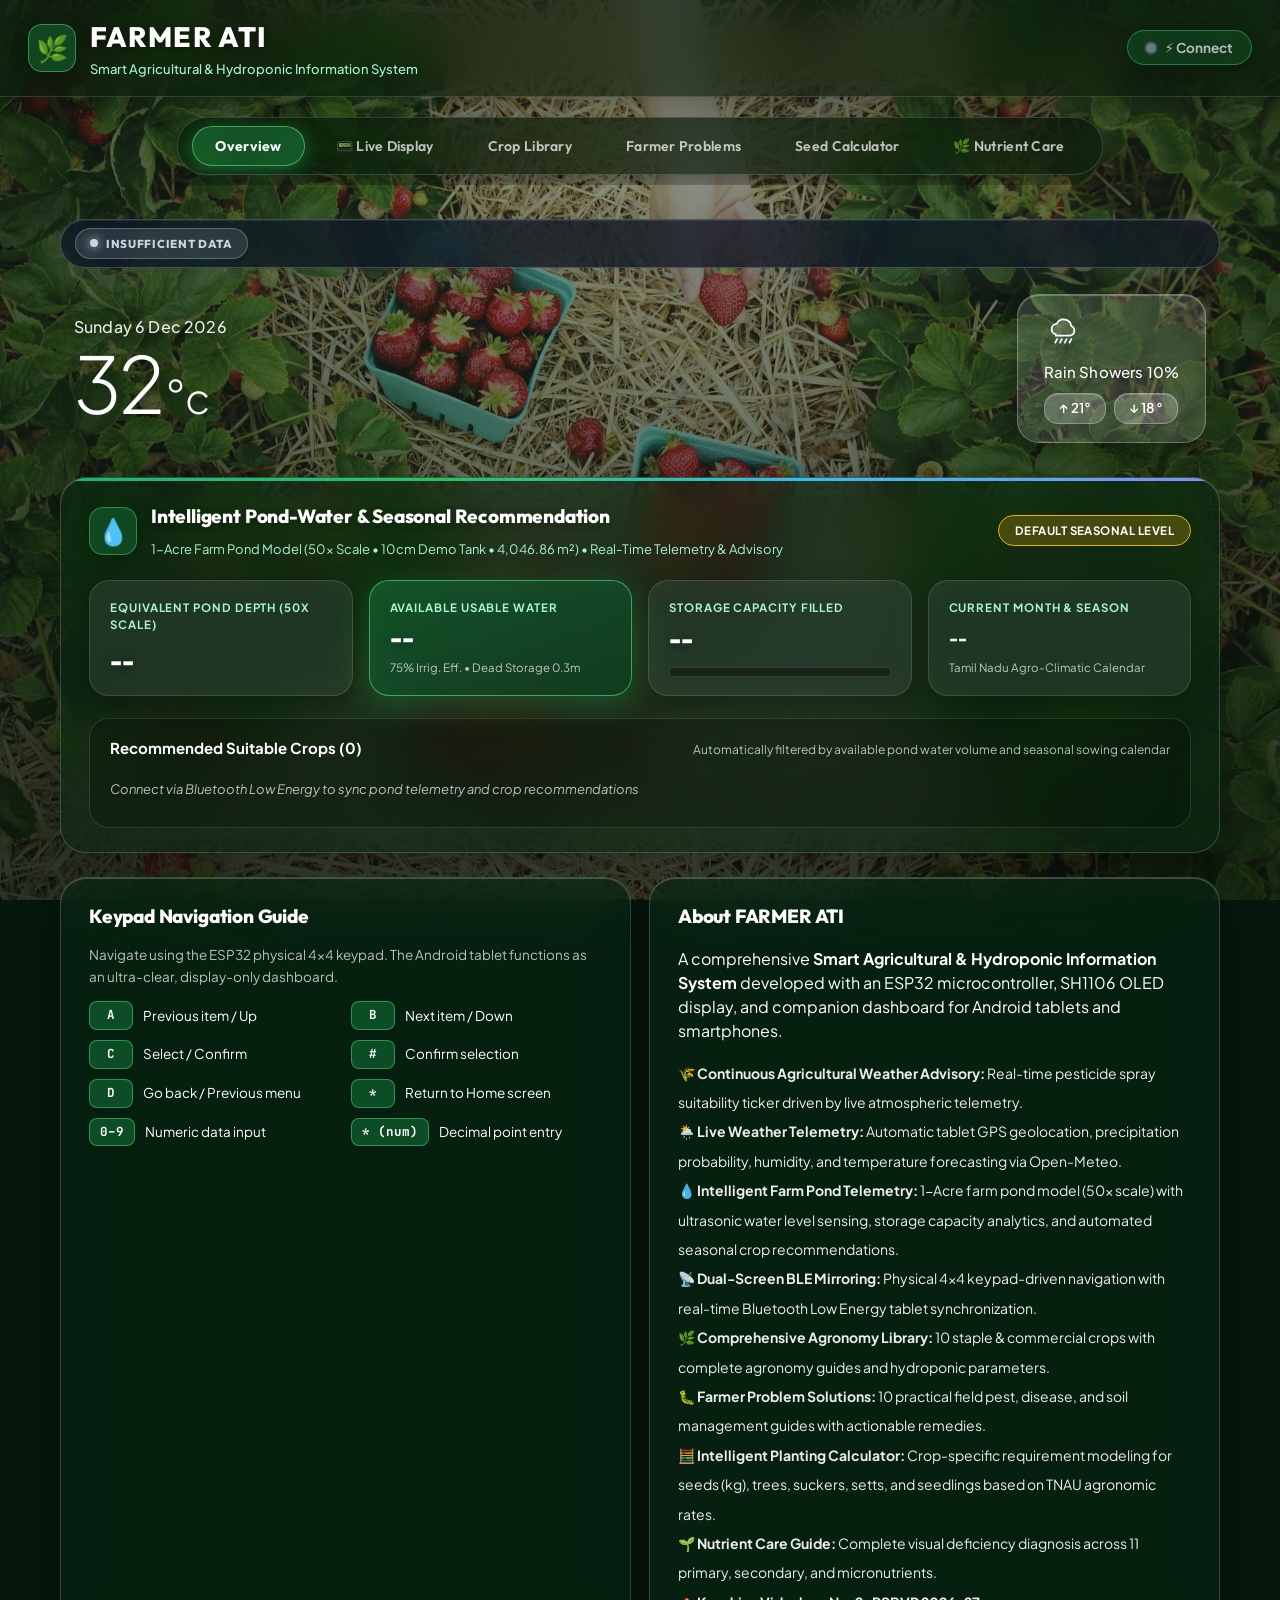
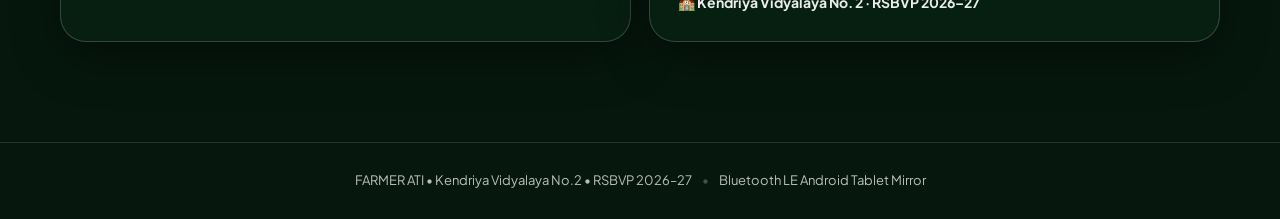
==== index.html @ 7e1e2688 "live display screen updated" ====
<!doctype html>
<html lang="en">
<head>
<meta charset="utf-8">
<meta name="viewport" content="width=device-width, initial-scale=1">
<meta name="theme-color" content="#0d2818">
<title>FARMER ATI – Smart Agricultural Information System</title>
<link rel="stylesheet" href="style.css">
<link rel="preconnect" href="https://fonts.googleapis.com">
<link rel="preconnect" href="https://fonts.gstatic.com" crossorigin>
<link href="https://fonts.googleapis.com/css2?family=Outfit:wght@500;600;700;800&family=Plus+Jakarta+Sans:wght@400;500;600;700;800&family=JetBrains+Mono:wght@400;500;600&display=swap" rel="stylesheet">
</head>
<body>

<!-- ══════════════════════════════════════════════
     TOP NAVIGATION BAR & BRANDING
═══════════════════════════════════════════════ -->
<header class="site-header">
  <div class="header-brand">
    <div class="header-logo" aria-hidden="true">🌿</div>
    <div class="header-titles">
      <h1>FARMER ATI</h1>
      <div class="header-subtitle">Smart Agricultural &amp; Hydroponic Information System</div>
    </div>
  </div>

  <div class="header-actions">
    <button class="header-connect-btn" id="connectButton" title="Connect to FARMER ATI via Bluetooth">
      <span class="status-dot dot-idle" id="connectionDot"></span>
      <span id="connectionStatus">⚡ Connect</span>
    </button>
    <button class="header-connect-btn btn-connected" id="disconnectButton" style="display:none" title="Connected to ESP32. Click to Disconnect">
      <span class="status-dot dot-connected"></span>
      <span class="connected-label">Connected</span>
    </button>
    <span id="connectionMessage" style="display:none"></span>
  </div>
</header>

<!-- ══════════════════════════════════════════════
     TAB SELECTION BAR (SMOOTH HORIZONTAL SCROLL DOCK)
═══════════════════════════════════════════════ -->
<nav class="tab-bar-scroller" id="tabBarScroller" aria-label="Main Navigation">
  <div class="tab-bar">
    <button class="tab-button active" data-tab="tab-overview">Overview</button>
    <button class="tab-button" data-tab="tab-live">📟 Live Display</button>
    <button class="tab-button" data-tab="tab-crops">Crop Library</button>
    <button class="tab-button" data-tab="tab-problems">Farmer Problems</button>
    <button class="tab-button" data-tab="tab-calculator">Seed Calculator</button>
    <button class="tab-button" data-tab="tab-nutrients">🌿 Nutrient Care</button>
  </div>
</nav>

<main class="main-shell">

<!-- ══════════════════════════════════════════════
     TAB 1 — OVERVIEW
═══════════════════════════════════════════════ -->
<section class="tab-page active" id="tab-overview">

  <!-- ══════════════════════════════════════════════
       AGRICULTURAL WEATHER ADVISORY SCROLLING TICKER
  ═══════════════════════════════════════════════ -->
  <div class="advisory-ticker-container status-suitable" id="advisoryTickerContainer" role="region" aria-label="Agricultural Weather Advisory">
    <div class="advisory-ticker-badge" id="advisoryTickerBadge">
      <span class="advisory-badge-dot"></span>
      <span class="advisory-badge-label" id="advisoryBadgeLabel">SUITABLE FOR SPRAYING</span>
    </div>
    <div class="advisory-ticker-track">
      <div class="advisory-ticker-text" id="advisoryTickerText">
        🟢 SUITABLE FOR SPRAYING — 🌱 FARMER ATI ADVISORY: Today's weather conditions are favourable for crop spraying. Check wind speed and ensure crop foliage is dry before application. Always follow recommended dosage and wear PPE.
      </div>
    </div>
  </div>

  <!-- ══════════════════════════════════════════════
       COMPACT LIVE WEATHER WIDGET (MATCHING REFERENCE)
  ═══════════════════════════════════════════════ -->
  <div class="weather-compact-container" id="weatherWidgetCard">
    <div class="weather-compact-left">
      <div class="weather-compact-date" id="weatherCompactDate">Saturday 4 Nov 2025</div>
      <div class="weather-compact-temp">
        <span id="weatherTemp">32</span><span class="temp-deg">°</span><span class="temp-c">c</span>
      </div>
    </div>

    <div class="weather-compact-right">
      <div class="weather-glass-bubble" title="Live Weather (Auto-syncs from tablet)">
        <div class="bubble-icon" id="weatherGraphic">
          <svg viewBox="0 0 64 64" width="38" height="38" fill="none" stroke="currentColor" stroke-width="3" stroke-linecap="round" stroke-linejoin="round">
            <path d="M20 36a9 9 0 0 1 1.5-17.8 13 13 0 0 1 24.5 3.6A8.5 8.5 0 0 1 44 38H20a9 9 0 0 1 0-2z" fill="rgba(255,255,255,0.12)" stroke="#ffffff"/>
            <line x1="22" y1="44" x2="19" y2="50" stroke="#ffffff" stroke-width="3"/>
            <line x1="30" y1="44" x2="27" y2="50" stroke="#ffffff" stroke-width="3"/>
            <line x1="38" y1="44" x2="35" y2="50" stroke="#ffffff" stroke-width="3"/>
            <line x1="46" y1="44" x2="43" y2="50" stroke="#ffffff" stroke-width="3"/>
          </svg>
        </div>
        <div class="bubble-condition">
          <span id="weatherCondition">Rain Showers</span> <span id="weatherRainProb">10%</span>
        </div>
        <div class="bubble-pills">
          <span class="pill-temp">↑ <span id="weatherTempMax">21°</span></span>
          <span class="pill-temp">↓ <span id="weatherTempMin">18°</span></span>
        </div>
      </div>
    </div>
  </div>

  <!-- ══════════════════════════════════════════════
       POND WATER & SEASONAL RECOMMENDATION TELEMETRY
  ═══════════════════════════════════════════════ -->
  <div class="card pond-telemetry-card" id="pondTelemetryCard">
    <div class="pond-header">
      <div class="pond-title-group">
        <div class="pond-icon-bubble">💧</div>
        <div>
          <h2 class="pond-title">Intelligent Pond-Water &amp; Seasonal Recommendation</h2>
          <div class="pond-subtitle">1-Acre Farm Pond Model (50x Scale &bull; 10cm Demo Tank &bull; 4,046.86 m&sup2;) &bull; Real-Time Telemetry &amp; Advisory</div>
        </div>
      </div>
      <div class="pond-mode-badge badge-default" id="pondModeBadge">Default Seasonal Level</div>
    </div>

    <!-- Main Pond Metric Grid -->
    <div class="pond-grid">
      <!-- Water Depth -->
      <div class="pond-card">
        <div class="pond-label">Equivalent Pond Depth (50x Scale)</div>
        <div class="pond-value" id="pondDepth">--</div>
      </div>

      <!-- Usable Water Volume -->
      <div class="pond-card highlight-card">
        <div class="pond-label">Available Usable Water</div>
        <div class="pond-value" id="pondLitres">--</div>
        <div class="pond-subtext" id="pondVolumeM3">75% Irrig. Eff. &bull; Dead Storage 0.3m</div>
      </div>

      <!-- Pond Storage Capacity Gauge -->
      <div class="pond-card">
        <div class="pond-label">Storage Capacity Filled</div>
        <div class="pond-value" id="pondPct">--</div>
        <div class="pond-progress-bar">
          <div class="pond-progress-fill" id="pondFillBar" style="width: 0%"></div>
        </div>
      </div>

      <!-- Month & Season -->
      <div class="pond-card">
        <div class="pond-label">Current Month &amp; Season</div>
        <div class="pond-value-text" id="pondMonthSeason">--</div>
        <div class="pond-subtext">Tamil Nadu Agro-Climatic Calendar</div>
      </div>
    </div>

    <!-- Recommended Crops List / Chips -->
    <div class="pond-rec-section">
      <div class="pond-rec-header">
        <div class="pond-rec-title">Recommended Suitable Crops (<span id="pondCropCount">0</span>)</div>
        <div class="pond-rec-hint">Automatically filtered by available pond water volume and seasonal sowing calendar</div>
      </div>
      <div class="pond-crop-chips" id="pondCropList">
        <span class="chip-empty">Connect via Bluetooth Low Energy to sync pond telemetry and crop recommendations</span>
      </div>
    </div>
  </div>


  <!-- Keypad & Project Info Grid -->
  <div class="info-grid">
    <div class="card">
      <h2>Keypad Navigation Guide</h2>
      <p class="muted">Navigate using the ESP32 physical 4×4 keypad. The Android tablet functions as an ultra-clear, display-only dashboard.</p>
      <div class="key-grid">
        <div class="key-item"><div class="key-badge">A</div><div>Previous item / Up</div></div>
        <div class="key-item"><div class="key-badge">B</div><div>Next item / Down</div></div>
        <div class="key-item"><div class="key-badge">C</div><div>Select / Confirm</div></div>
        <div class="key-item"><div class="key-badge">#</div><div>Confirm selection</div></div>
        <div class="key-item"><div class="key-badge">D</div><div>Go back / Previous menu</div></div>
        <div class="key-item"><div class="key-badge">*</div><div>Return to Home screen</div></div>
        <div class="key-item"><div class="key-badge">0–9</div><div>Numeric data input</div></div>
        <div class="key-item"><div class="key-badge">* (num)</div><div>Decimal point entry</div></div>
      </div>
    </div>

    <div class="card">
      <h2>About FARMER ATI</h2>
      <p>A comprehensive <strong>Smart Agricultural &amp; Hydroponic Information System</strong> developed with an ESP32 microcontroller, SH1106 OLED display, and companion dashboard for Android tablets and smartphones.</p>
      <ul class="about-list">
        <li>🌾 <strong>Continuous Agricultural Weather Advisory:</strong> Real-time pesticide spray suitability ticker driven by live atmospheric telemetry.</li>
        <li>🌦️ <strong>Live Weather Telemetry:</strong> Automatic tablet GPS geolocation, precipitation probability, humidity, and temperature forecasting via Open-Meteo.</li>
        <li>💧 <strong>Intelligent Farm Pond Telemetry:</strong> 1-Acre farm pond model (50× scale) with ultrasonic water level sensing, storage capacity analytics, and automated seasonal crop recommendations.</li>
        <li>📡 <strong>Dual-Screen BLE Mirroring:</strong> Physical 4×4 keypad-driven navigation with real-time Bluetooth Low Energy tablet synchronization.</li>
        <li>🌿 <strong>Comprehensive Agronomy Library:</strong> 10 staple &amp; commercial crops with complete agronomy guides and hydroponic parameters.</li>
        <li>🐛 <strong>Farmer Problem Solutions:</strong> 10 practical field pest, disease, and soil management guides with actionable remedies.</li>
        <li>🧮 <strong>Intelligent Planting Calculator:</strong> Crop-specific requirement modeling for seeds (kg), trees, suckers, setts, and seedlings based on TNAU agronomic rates.</li>
        <li>🌱 <strong>Nutrient Care Guide:</strong> Complete visual deficiency diagnosis across 11 primary, secondary, and micronutrients.</li>
        <li>🏫 <strong>Kendriya Vidyalaya No. 2 · RSBVP 2026–27</strong></li>
      </ul>
    </div>
  </div>

</section>

<!-- ══════════════════════════════════════════════
     TAB 2 — LIVE DISPLAY (8:10 KIOSK REDESIGN)
═══════════════════════════════════════════════ -->
<section class="tab-page" id="tab-live">

  <!-- Main Kiosk Presentation Centerpiece -->
  <div class="kiosk-stage">

    <!-- 10:8 Landscape Tablet Kiosk Container -->
    <div class="kiosk-frame" role="region" aria-label="FARMER ATI Live Display Kiosk">

      <!-- Kiosk Crown Header -->
      <div class="kiosk-crown">
        <div class="kiosk-brand">
          <span class="kiosk-brand-icon">🌿</span>
          <div class="kiosk-brand-text">
            <span class="kiosk-brand-title">FARMER ATI</span>
            <span class="kiosk-brand-tag">AGRICULTURAL KISAK</span>
          </div>
        </div>
        <div class="kiosk-live-badge">
          <span class="live-pulse-dot" aria-hidden="true"></span>
          <span>LIVE MIRROR</span>
        </div>
      </div>

      <!-- Kiosk Subheader with Screen Title & Sync Timestamp -->
      <div class="kiosk-meta-bar">
        <div class="kiosk-title-group">
          <span class="kiosk-label-small">CURRENT SCREEN</span>
          <h2 class="kiosk-screen-heading" id="liveScreenTitle">FARMER ATI</h2>
        </div>
        <div class="kiosk-sync-group">
          <span class="kiosk-label-small">LAST SYNC</span>
          <span class="kiosk-timestamp" id="liveScreenTime">—</span>
        </div>
      </div>

      <!-- Kiosk Display Canvas (Mirrors ESP32 OLED in Modern Web Typography) -->
      <div class="kiosk-screen-viewport">
        <div class="live-screen-frame" id="liveLines">
          <div class="live-empty">
            <div class="live-empty-card">
              <div class="live-empty-icon">📟</div>
              <div class="live-empty-title">Waiting for ESP32 Screen</div>
              <div class="live-empty-subtitle">Connect to FARMER ATI via Bluetooth to view live information.</div>
            </div>
          </div>
        </div>
      </div>

      <!-- Kiosk Baseboard Footer -->
      <div class="kiosk-baseboard">
        <div class="kiosk-base-hint">
          <span class="kiosk-keypad-icon">⌨</span> Physical 4×4 Keypad Controlled &bull; Tablet Display Only
        </div>
        <div class="kiosk-spec-chip">ESP32 &bull; SH1106</div>
      </div>

    </div>

  </div>

  <!-- Collapsible BLE Stream Diagnostics & Technical Information -->
  <div class="diagnostics-wrapper">
    <details class="diagnostics-drawer">
      <summary class="diagnostics-summary">
        <div class="diag-summary-left">
          <span class="diag-icon">🛠️</span>
          <span class="diag-title">BLE Packet Diagnostics &amp; Stream Inspector</span>
        </div>
        <div class="diag-summary-right">
          <span class="diag-pill">Packets: <strong id="debugPackets">0</strong></span>
          <span class="diag-pill">Completed: <strong id="debugMessages">0</strong></span>
          <span class="diag-pill diag-pill-warn">Dropped: <strong id="debugDropped">0</strong></span>
          <span class="diag-pill diag-pill-err">Errors: <strong id="debugErrors">0</strong></span>
          <span class="diag-toggle-arrow" aria-hidden="true">▾</span>
        </div>
      </summary>

      <div class="diagnostics-panel">

        <div class="diagnostics-grid">
          <!-- Raw Packet Hex -->
          <div class="diag-card">
            <div class="diag-card-title">Last Received Packet (Hex)</div>
            <code id="debugHex" class="debug-code">—</code>
          </div>

          <!-- Progress and Status -->
          <div class="diag-card">
            <div class="diag-card-title">Assembly Progress &amp; Parser Status</div>
            <div class="diag-status-row">
              <span class="diag-sublabel">Progress:</span>
              <span id="debugProgress" class="debug-progress-text">Waiting for data...</span>
            </div>
            <div class="diag-status-row">
              <span class="diag-sublabel">Status:</span>
              <span id="debugStatus" class="debug-ok">None</span>
            </div>
          </div>

          <!-- Reconstructed JSON Payload -->
          <div class="diag-card diag-card-full">
            <div class="diag-card-title">Reconstructed JSON Message</div>
            <pre id="debugJson" class="debug-pre">—</pre>
          </div>
        </div>

        <!-- Connection and Hardware Quick Reference -->
        <div class="diag-footer-grid">
          <div class="diag-mini-card">
            <div class="sidebar-status">
              <span class="status-dot dot-idle" id="connectionDot2"></span>
              <span id="connectionStatus2">Not connected</span>
            </div>
            <button class="btn btn-connect btn-full" id="connectButton2" onclick="document.getElementById('connectButton').click()">
              ⚡ Connect via BLE
            </button>
          </div>

          <div class="diag-mini-card">
            <div class="info-row"><span>BLE Device</span><strong>FARMER ATI</strong></div>
            <div class="info-row"><span>Service UUID</span><code>0xA000</code></div>
            <div class="info-row"><span>Characteristic</span><code>0xA001</code></div>
          </div>

          <div class="diag-mini-card">
            <div class="info-row"><span>Protocol Header</span><code>0xFA 0x72 (Framed)</code></div>
            <div class="info-row"><span>Last Sync Time</span><strong id="debugLastSync">—</strong></div>
            <div class="info-row"><span>MicroPython</span><strong>v1.28.0</strong></div>
          </div>
        </div>

      </div>
    </details>
  </div>

</section>

<!-- ══════════════════════════════════════════════
     TAB 3 — CROP LIBRARY
═══════════════════════════════════════════════ -->
<section class="tab-page" id="tab-crops">
  <div class="card">
    <h2>Crop Agronomy Library</h2>
    <p class="muted">All crops in the FARMER ATI agronomy database. The <span class="oled-badge">On OLED</span> badge marks the crop currently active on the ESP32.</p>
        <div class="library-filter-bar">
      <div class="filter-btn-group">
        <button class="filter-btn active" id="btnFilterAllCrops" data-filter="all">All Crops (<span id="countAllCrops">16</span>)</button>
        <button class="filter-btn" id="btnFilterRecCrops" data-filter="rec">🌱 Recommended Only (<span id="countRecCrops">0</span>)</button>
      </div>
      <div class="filter-search-box">
        <span class="search-icon">🔍</span>
        <input type="text" id="cropSearchInput" placeholder="Filter crops by name, season, soil..." class="crop-search-input">
      </div>
    </div>

    <div class="crop-grid" id="cropGrid"></div>
    <div class="crop-detail" id="cropDetail">
      <div class="muted">Select any crop above to view its detailed cultivation and management guide.</div>
    </div>
  </div>
</section>

<!-- ══════════════════════════════════════════════
     TAB 4 — FARMER PROBLEMS
═══════════════════════════════════════════════ -->
<section class="tab-page" id="tab-problems">
  <div class="card">
    <h2>Common Farmer Problems &amp; Practical Solutions</h2>
    <p class="muted">Expert guidance from the FARMER ATI agricultural database, mirroring the ESP32 diagnostic guide.</p>
        <div class="library-filter-bar">
      <div class="filter-btn-group">
        <button class="filter-btn active" id="btnFilterAllProblems" data-filter="all">All 10 Field Problems</button>
        <button class="filter-btn" id="btnFilterRecProblems" data-filter="rec">🐛 Problems for Recommended Crops</button>
      </div>
    </div>

    <div class="problem-grid" id="problemGrid"></div>
  </div>
</section>

<!-- ══════════════════════════════════════════════
     TAB 5 — SEED RATE CALCULATOR
═══════════════════════════════════════════════ -->
<section class="tab-page" id="tab-calculator">
  <div class="card calc-card">
    <div class="calc-header">
      <div>
        <h2>Crop Seed &amp; Planting Material Calculator</h2>
        <p class="muted">Intelligent, crop-specific calculator determining exact seed weight, seedlings, trees, or suckers based on TNAU/ICAR agricultural standards.</p>
      </div>
      <div class="calc-badge-pill" id="calcModeBadge">🌾 Seed Weight Mode</div>
    </div>

    <div class="calc-form">
      <!-- 1. Select Target Crop -->
      <div class="form-group">
        <label for="calcCrop">Select Target Crop</label>
        <select id="calcCrop" class="form-control">
          <option value="" disabled selected>Select crop…</option>
        </select>
      </div>

      <!-- Dynamic Context Banner showing calculation mode and standard spacing -->
      <div class="calc-crop-banner" id="calcCropBanner"></div>

      <!-- 2. Cultivation / Planting Method (Shown when relevant) -->
      <div class="form-group" id="calcMethodGroup" style="display:none;">
        <label for="calcMethod" id="calcMethodLabel">Cultivation / Planting Method</label>
        <select id="calcMethod" class="form-control"></select>
      </div>

      <!-- 3. Field Area (Acres) with Quick Preset Chips -->
      <div class="form-group">
        <div class="area-label-row">
          <label for="calcArea">Field Area (Acres)</label>
          <div class="area-quick-chips" id="areaChips">
            <button type="button" class="area-chip" data-area="0.25">¼ Acre</button>
            <button type="button" class="area-chip" data-area="0.5">½ Acre</button>
            <button type="button" class="area-chip active" data-area="1.0">1 Acre</button>
            <button type="button" class="area-chip" data-area="2.0">2 Acres</button>
            <button type="button" class="area-chip" data-area="5.0">5 Acres</button>
          </div>
        </div>
        <input id="calcArea" type="number" class="form-control" placeholder="1.0" value="1.0" min="0.01" step="0.01">
      </div>

      <!-- 4. Optional Advanced Setting for Custom Spacing / Rate -->
      <details class="calc-advanced-details" id="calcAdvancedDetails">
        <summary>⚙ Adjust Standard Spacing / Rate (Optional)</summary>
        <div class="calc-advanced-body">
          <label for="calcCustomRate" id="calcCustomRateLabel">Standard Rate / Density per Acre</label>
          <input id="calcCustomRate" type="number" class="form-control" min="0.01" step="0.01">
          <span class="calc-advanced-hint" id="calcCustomRateHint">Leave as default to use ICAR / TNAU recommended agronomic rates.</span>
        </div>
      </details>

      <button class="btn btn-connect calc-submit-btn" id="calcBtn">
        <span>🧮</span> Compute Requirement
      </button>
    </div>

    <!-- Results Section -->
    <div id="calcResult" class="calc-result"></div>
  </div>
</section>

<!-- ══════════════════════════════════════════════
     TAB 6 — NUTRIENT CARE & DEFICIENCY GUIDE
═══════════════════════════════════════════════ -->
<section class="tab-page" id="tab-nutrients">
  <div class="card">
    <div class="nutrient-page-header">
      <div>
        <h2>Crop Nutrient Care &amp; Deficiency Guide</h2>
        <p class="muted">Visual identification guide for plant nutrient deficiencies, leaf symptoms, and affected plant organs.</p>
      </div>
      <div class="golden-rule-pill">
        <span>💡 Balanced Nutrition = Healthy, Disease-Resilient Crop</span>
      </div>
    </div>

    <!-- One-by-One Vertical Scroll Nutrient Feed -->
    <div class="nutrient-feed" id="nutrientFeed"></div>

    <!-- Golden Rules Callout Box -->
    <div class="nutrient-rules-card">
      <div class="rules-card-icon">💡</div>
      <div class="rules-card-content">
        <h3>Remember — Golden Agronomic Rules for Farm Nutrition</h3>
        <ul class="rules-list">
          <li><strong>Balanced Nutrition = Healthy Plant:</strong> Nitrogen builds the vegetative frame, Phosphorus drives root and flower vigor, and Potassium guards against drought, pests, and disease.</li>
          <li><strong>Law of the Minimum (Liebig's Law):</strong> Plant growth is dictated by the scarcest nutrient (limiting factor). Adding excess Urea cannot compensate for a Zinc or Boron deficiency.</li>
          <li><strong>Too Little or Too Much is Harmful:</strong> Over-application of Nitrogen invites succulent stems and fungal pests; excessive Potassium can lock out Magnesium and Calcium.</li>
          <li><strong>Soil Testing &amp; Targeted Foliar Feeding:</strong> Conduct routine soil tests to know your baseline. When quick correction is required during peak vegetative or fruit development, foliar micronutrient sprays give rapid results.</li>
        </ul>
      </div>
    </div>
  </div>
</section>

</main>

<!-- ══════════════════════════════════════════════
     SITE FOOTER
═══════════════════════════════════════════════ -->
<footer class="site-footer">
  <div class="footer-content">
    <span>FARMER ATI &bull; Kendriya Vidyalaya No.2 &bull; RSBVP 2026–27</span>
    <span class="footer-divider">&bull;</span>
    <span>Bluetooth LE Android Tablet Mirror</span>
  </div>
</footer>

<script src="script.js"></script>
</body>
</html>
---- style.css ----
﻿/* ============================================================
   FARMER ATI — Modern AgroTech Glassmorphism Interface
   Lush Scenic Greenery Landscape & Translucent Frosted Glass
   ============================================================ */

:root {
  /* Lush Agricultural Forest & Emerald Palette */
  --forest-black:    #05150c;
  --forest-dark:     #092415;
  --forest-deep:     #0f3520;
  --forest-mid:      #174d2f;
  --forest-soft:     #226841;

  --emerald-bright:  #22c55e;
  --emerald-vibrant: #10b981;
  --emerald-glow:    #34d399;
  --emerald-mint:    #a7f3d0;
  --emerald-light:   #6ee7b7;
  --emerald-tint:    rgba(34, 197, 94, 0.16);

  /* Glassmorphism Surface Tokens */
  --glass-card:        rgba(10, 36, 22, 0.62);
  --glass-card-border: rgba(255, 255, 255, 0.18);
  --glass-card-shadow: 0 16px 48px rgba(0, 0, 0, 0.42), inset 0 1px 0 rgba(255, 255, 255, 0.22);

  --glass-inner:       rgba(255, 255, 255, 0.08);
  --glass-inner-border:rgba(255, 255, 255, 0.13);
  --glass-inner-hover: rgba(255, 255, 255, 0.14);

  --glass-rec-bg:      linear-gradient(145deg, rgba(34, 197, 94, 0.28) 0%, rgba(16, 85, 46, 0.42) 100%);
  --glass-rec-border:  rgba(74, 222, 128, 0.65);

  /* Typography Colors */
  --text-pure:         #ffffff;
  --text-body:         rgba(255, 255, 255, 0.92);
  --text-muted:        rgba(255, 255, 255, 0.72);
  --text-dim:          rgba(255, 255, 255, 0.52);
  --text-cream:        #fbf9f4;
  --text-gold:         #fbbf24;

  /* Elevations and Corners */
  --radius-xs:         8px;
  --radius-sm:         14px;
  --radius-md:         20px;
  --radius-lg:         26px;
  --radius-kiosk:      32px;
  --radius-pill:       50px;

  --kiosk-shadow:      0 24px 64px -12px rgba(0, 0, 0, 0.55), 0 8px 24px -6px rgba(0, 0, 0, 0.35);
  --card-shadow:       0 16px 48px rgba(0, 0, 0, 0.38), inset 0 1px 0 rgba(255, 255, 255, 0.18);
  --pop-shadow:        0 14px 36px rgba(0, 0, 0, 0.35);

  /* Fonts */
  --font-display:      'Outfit', 'Plus Jakarta Sans', system-ui, sans-serif;
  --font-sans:         'Plus Jakarta Sans', 'Inter', system-ui, -apple-system, sans-serif;
  --font-mono:         'JetBrains Mono', 'Courier New', monospace;
}

*, *::before, *::after {
  box-sizing: border-box;
}

html, body {
  margin: 0;
  padding: 0;
  min-height: 100vh;
  font-family: var(--font-sans);
  color: var(--text-body);
  background-color: #06180e;
  background-image:
    radial-gradient(circle at 50% 12%, rgba(10, 38, 22, 0.40) 0%, rgba(4, 16, 9, 0.82) 100%),
    url('bg_tea_terrace.jpg');
  background-size: cover;
  background-position: center top;
  background-attachment: fixed;
  background-repeat: no-repeat;
  line-height: 1.5;
  -webkit-font-smoothing: antialiased;
}

a {
  color: var(--emerald-mint);
  text-decoration: none;
}

/* ══════════════════════════════════════════════
   SITE HEADER & BRANDING (FROSTED GLASS)
═══════════════════════════════════════════════ */
.site-header {
  background: rgba(8, 26, 16, 0.65);
  backdrop-filter: blur(24px) saturate(180%);
  -webkit-backdrop-filter: blur(24px) saturate(180%);
  color: #ffffff;
  padding: 16px 28px;
  display: flex;
  align-items: center;
  justify-content: space-between;
  gap: 16px;
  border-bottom: 1px solid rgba(255, 255, 255, 0.14);
  box-shadow: 0 8px 32px rgba(0, 0, 0, 0.35);
  flex-wrap: wrap;
  position: sticky;
  top: 0;
  z-index: 100;
}

.header-brand {
  display: flex;
  align-items: center;
  gap: 14px;
}

.header-logo {
  width: 48px;
  height: 48px;
  border-radius: var(--radius-sm);
  background: rgba(34, 197, 94, 0.25);
  border: 1.5px solid rgba(74, 222, 128, 0.5);
  display: grid;
  place-items: center;
  font-size: 26px;
  box-shadow: 0 4px 16px rgba(0, 0, 0, 0.3);
  backdrop-filter: blur(10px);
  flex-shrink: 0;
}

.header-titles h1 {
  margin: 0;
  font-family: var(--font-display);
  font-size: clamp(22px, 3.2vw, 28px);
  font-weight: 800;
  letter-spacing: 0.04em;
  color: #ffffff;
  text-shadow: 0 2px 10px rgba(0, 0, 0, 0.4);
}

.header-subtitle {
  color: var(--emerald-mint);
  font-size: 13px;
  font-weight: 500;
  margin-top: 2px;
}

.header-actions {
  display: flex;
  align-items: center;
  gap: 12px;
}

.header-connect-btn {
  display: inline-flex;
  align-items: center;
  gap: 9px;
  background: rgba(34, 197, 94, 0.24);
  border: 1px solid rgba(74, 222, 128, 0.60);
  border-radius: var(--radius-pill);
  padding: 8px 18px;
  font-family: var(--font-sans);
  font-size: 13.5px;
  font-weight: 700;
  color: #ffffff;
  cursor: pointer;
  transition: all 0.22s cubic-bezier(0.16, 1, 0.3, 1);
  box-shadow: 0 4px 16px rgba(0, 0, 0, 0.28);
  user-select: none;
  white-space: nowrap;
  backdrop-filter: blur(12px);
  -webkit-backdrop-filter: blur(12px);
}

.header-connect-btn:hover {
  background: rgba(34, 197, 94, 0.38);
  border-color: rgba(74, 222, 128, 0.90);
  box-shadow: 0 6px 22px rgba(34, 197, 94, 0.40);
  transform: translateY(-1px);
}

.header-connect-btn:active {
  transform: translateY(0);
}

.header-connect-btn:disabled {
  opacity: 0.70;
  cursor: not-allowed;
  transform: none;
}

/* Connected State Button */
.header-connect-btn.btn-connected {
  background: rgba(8, 38, 20, 0.75);
  border-color: rgba(74, 222, 128, 0.50);
  color: #4ade80;
}

.header-connect-btn.btn-connected:hover {
  background: rgba(45, 15, 15, 0.85);
  border-color: rgba(248, 113, 113, 0.70);
  color: #fca5a5;
  box-shadow: 0 4px 18px rgba(239, 68, 68, 0.35);
}

.header-connect-btn.btn-connected:hover .connected-label::after {
  content: ' · Disconnect';
  font-size: 11.5px;
  opacity: 0.9;
}

.header-status {
  display: flex;
  align-items: center;
  gap: 10px;
  background: rgba(255, 255, 255, 0.10);
  border: 1px solid rgba(255, 255, 255, 0.20);
  border-radius: var(--radius-pill);
  padding: 8px 18px;
  font-size: 13px;
  font-weight: 600;
  color: #ffffff;
  backdrop-filter: blur(12px);
  white-space: nowrap;
}

/* Status Dot Indicator */
.status-dot {
  display: inline-block;
  width: 10px;
  height: 10px;
  border-radius: 50%;
  flex-shrink: 0;
}
.dot-idle        { background: #94a3b8; box-shadow: 0 0 0 2px rgba(148, 163, 184, 0.3); }
.dot-connecting  { background: #facc15; box-shadow: 0 0 12px #facc15; animation: dotPulse 1.2s infinite; }
.dot-connected   { background: var(--emerald-bright); box-shadow: 0 0 12px var(--emerald-bright); }
.dot-error       { background: #ef4444; box-shadow: 0 0 10px #ef4444; }

@keyframes dotPulse {
  0%, 100% { opacity: 1; transform: scale(1); }
  50%      { opacity: 0.4; transform: scale(0.9); }
}

/* ══════════════════════════════════════════════
   NAVIGATION TAB BAR (FLOATING GLASS PILL DOCK & SCROLLER)
═══════════════════════════════════════════════ */
.tab-bar-scroller {
  width: 100%;
  max-width: 100%;
  overflow-x: auto;
  overflow-y: hidden;
  -webkit-overflow-scrolling: touch;
  touch-action: pan-x pan-y;
  scroll-behavior: smooth;
  overscroll-behavior-x: contain;
  padding: 20px 16px 10px;
  text-align: center;
  white-space: nowrap;
  position: relative;
  z-index: 10;
  scrollbar-width: thin;
  scrollbar-color: rgba(74, 222, 128, 0.45) transparent;
}
.tab-bar-scroller::-webkit-scrollbar {
  height: 5px;
}
.tab-bar-scroller::-webkit-scrollbar-track {
  background: rgba(255, 255, 255, 0.05);
  border-radius: 4px;
  margin: 0 24px;
}
.tab-bar-scroller::-webkit-scrollbar-thumb {
  background: rgba(74, 222, 128, 0.45);
  border-radius: 4px;
}
.tab-bar-scroller::-webkit-scrollbar-thumb:hover {
  background: rgba(74, 222, 128, 0.75);
}

.tab-bar {
  display: inline-flex;
  align-items: center;
  gap: 8px;
  padding: 8px 14px;
  background: rgba(8, 26, 16, 0.68);
  backdrop-filter: blur(24px) saturate(180%);
  -webkit-backdrop-filter: blur(24px) saturate(180%);
  border: 1px solid rgba(255, 255, 255, 0.16);
  border-radius: var(--radius-pill);
  box-shadow: 0 12px 36px rgba(0, 0, 0, 0.42);
  vertical-align: middle;
  flex-shrink: 0;
}

.tab-button {
  border: 1px solid transparent;
  background: transparent;
  color: rgba(255, 255, 255, 0.72);
  border-radius: var(--radius-pill);
  padding: 10px 22px;
  font-family: var(--font-display);
  font-size: 14px;
  font-weight: 600;
  cursor: pointer;
  transition: all 0.22s cubic-bezier(0.16, 1, 0.3, 1);
  white-space: nowrap;
  letter-spacing: 0.02em;
  flex-shrink: 0;
  user-select: none;
  -webkit-user-select: none;
}

.tab-button:hover {
  background: rgba(255, 255, 255, 0.12);
  color: #ffffff;
}

.tab-button.active {
  background: rgba(34, 197, 94, 0.32);
  border: 1px solid rgba(74, 222, 128, 0.65);
  color: #ffffff;
  box-shadow: 0 4px 18px rgba(34, 197, 94, 0.4);
  font-weight: 700;
}
.tab-button.active::after { display: none; }

/* ══════════════════════════════════════════════
   MAIN CONTAINER
═══════════════════════════════════════════════ */
.main-shell {
  max-width: 1200px;
  margin: 0 auto;
  padding: 24px 20px 48px;
  position: relative;
  z-index: 1;
}

.tab-page {
  display: none;
  animation: pageFadeIn 0.25s ease-out;
}
.tab-page.active {
  display: block;
}

@keyframes pageFadeIn {
  from { opacity: 0; transform: translateY(6px); }
  to   { opacity: 1; transform: translateY(0); }
}

/* ══════════════════════════════════════════════
   CARDS & CONTAINERS (FROSTED GLASS)
═══════════════════════════════════════════════ */
.card {
  background: var(--glass-card);
  backdrop-filter: blur(24px) saturate(180%);
  -webkit-backdrop-filter: blur(24px) saturate(180%);
  border: 1px solid var(--glass-card-border);
  border-radius: var(--radius-lg);
  padding: 24px 28px;
  box-shadow: var(--glass-card-shadow);
  margin-bottom: 22px;
  position: relative;
  color: #ffffff;
}

.card h2 {
  margin: 0 0 10px;
  font-family: var(--font-display);
  font-size: 19px;
  font-weight: 800;
  color: #ffffff;
  letter-spacing: -0.01em;
}

.muted {
  color: var(--text-muted);
  font-size: 13.5px;
  line-height: 1.6;
}

/* ── BUTTONS ────────────────────────────────── */
.btn {
  display: inline-flex;
  align-items: center;
  justify-content: center;
  gap: 8px;
  padding: 12px 24px;
  border-radius: var(--radius-pill);
  border: none;
  font-family: var(--font-display);
  font-size: 14.5px;
  font-weight: 700;
  cursor: pointer;
  transition: all 0.2s ease;
  box-shadow: 0 4px 12px rgba(0, 0, 0, 0.2);
}
.btn:active   { transform: translateY(1px) scale(0.98); }
.btn:disabled { opacity: 0.55; cursor: not-allowed; }
.btn-full     { width: 100%; }

.btn-connect {
  background: linear-gradient(135deg, rgba(34, 197, 94, 0.88) 0%, rgba(16, 149, 70, 0.95) 100%);
  color: #ffffff;
  border: 1px solid rgba(255, 255, 255, 0.35);
  box-shadow: 0 6px 20px rgba(34, 197, 94, 0.4);
  backdrop-filter: blur(10px);
}
.btn-connect:hover {
  background: linear-gradient(135deg, rgba(74, 222, 128, 0.95) 0%, rgba(34, 197, 94, 1) 100%);
  box-shadow: 0 8px 26px rgba(34, 197, 94, 0.55);
  transform: translateY(-1px);
}

.btn-disconnect {
  background: linear-gradient(135deg, rgba(239, 68, 68, 0.88) 0%, rgba(185, 28, 28, 0.95) 100%);
  color: #ffffff;
  border: 1px solid rgba(255, 255, 255, 0.35);
  box-shadow: 0 6px 20px rgba(239, 68, 68, 0.35);
  backdrop-filter: blur(10px);
}
.btn-disconnect:hover {
  background: linear-gradient(135deg, rgba(248, 113, 113, 0.95) 0%, rgba(220, 38, 38, 1) 100%);
  box-shadow: 0 8px 24px rgba(239, 68, 68, 0.45);
  transform: translateY(-1px);
}

/* ══════════════════════════════════════════════
   TAB 1: OVERVIEW PAGE ELEMENTS
═══════════════════════════════════════════════ */
.connect-bar-wrapper {
  display: flex;
  justify-content: flex-end;
  align-items: center;
  margin-bottom: 14px;
}
.connect-bar-wrapper .btn {
  padding: 10px 22px;
  font-size: 13.5px;
  font-weight: 700;
  border-radius: var(--radius-pill);
  display: inline-flex;
  align-items: center;
  gap: 8px;
}

.stat-grid {
  display: grid;
  grid-template-columns: repeat(auto-fit, minmax(170px, 1fr));
  gap: 14px;
  margin-bottom: 20px;
}
.stat-card {
  background: var(--glass-inner);
  backdrop-filter: blur(14px);
  -webkit-backdrop-filter: blur(14px);
  border: 1px solid var(--glass-inner-border);
  border-radius: var(--radius-md);
  padding: 16px 18px;
  box-shadow: 0 8px 24px rgba(0, 0, 0, 0.25);
  transition: transform 0.2s ease;
  color: #ffffff;
}
.stat-card:hover { transform: translateY(-2px); }
.stat-label { font-size: 11px; font-weight: 700; color: var(--emerald-mint); text-transform: uppercase; letter-spacing: 0.08em; }
.stat-value { font-family: var(--font-display); font-size: 22px; font-weight: 800; color: #ffffff; margin-top: 6px; }

.info-grid {
  display: grid;
  grid-template-columns: 1fr 1fr;
  gap: 18px;
}

.key-grid {
  display: grid;
  grid-template-columns: 1fr 1fr;
  gap: 10px;
  margin-top: 14px;
}
.key-item {
  display: flex;
  align-items: center;
  gap: 10px;
  font-size: 13.5px;
  color: #ffffff;
}
.key-badge {
  background: rgba(34, 197, 94, 0.28);
  border: 1px solid rgba(74, 222, 128, 0.5);
  color: #ffffff;
  border-radius: 8px;
  padding: 4px 10px;
  font-family: var(--font-mono);
  font-size: 12.5px;
  font-weight: 700;
  min-width: 44px;
  text-align: center;
  box-shadow: 0 2px 4px rgba(0, 0, 0, 0.15);
  flex-shrink: 0;
}

.about-list {
  padding-left: 0;
  list-style: none;
  margin: 12px 0 0;
  font-size: 14px;
  line-height: 2.1;
  color: var(--text-body);
}

/* ══════════════════════════════════════════════
   TAB 2: REDESIGNED LIVE DISPLAY (10:8 KIOSK)
═══════════════════════════════════════════════ */
.kiosk-stage {
  display: flex;
  justify-content: center;
  align-items: center;
  width: 100%;
  padding: 6px 0 20px;
  position: relative;
  z-index: 2;
}

/* 10:8 Aspect Ratio Landscape Tablet Kiosk Container */
.kiosk-frame {
  width: 100%;
  max-width: 820px;
  aspect-ratio: 10 / 8;
  min-height: 520px;
  display: flex;
  flex-direction: column;
  background: rgba(8, 28, 16, 0.72);
  backdrop-filter: blur(28px) saturate(180%);
  -webkit-backdrop-filter: blur(28px) saturate(180%);
  border: 6px solid rgba(255, 255, 255, 0.18);
  border-radius: var(--radius-kiosk);
  box-shadow: var(--kiosk-shadow);
  overflow: hidden;
  position: relative;
  transition: all 0.3s cubic-bezier(0.16, 1, 0.3, 1);
}

/* Kiosk Top Crown Bezel */
.kiosk-crown {
  background: rgba(4, 16, 9, 0.85);
  color: var(--text-cream);
  padding: 14px 22px;
  display: flex;
  align-items: center;
  justify-content: space-between;
  border-bottom: 1px solid rgba(255, 255, 255, 0.14);
  flex-shrink: 0;
  z-index: 3;
}

.kiosk-brand {
  display: flex;
  align-items: center;
  gap: 12px;
}
.kiosk-brand-icon {
  font-size: 26px;
  filter: drop-shadow(0 2px 4px rgba(0, 0, 0, 0.3));
}
.kiosk-brand-text {
  display: flex;
  flex-direction: column;
}
.kiosk-brand-title {
  font-family: var(--font-display);
  font-size: 19px;
  font-weight: 800;
  letter-spacing: 0.06em;
  color: #ffffff;
  line-height: 1.15;
}
.kiosk-brand-tag {
  font-size: 10.5px;
  font-weight: 700;
  letter-spacing: 0.12em;
  color: var(--emerald-light);
  text-transform: uppercase;
}

.kiosk-live-badge {
  display: flex;
  align-items: center;
  gap: 8px;
  background: rgba(34, 197, 94, 0.25);
  border: 1px solid var(--emerald-bright);
  color: #ffffff;
  padding: 6px 14px;
  border-radius: 20px;
  font-size: 11.5px;
  font-weight: 800;
  letter-spacing: 0.08em;
  box-shadow: 0 0 14px rgba(34, 197, 94, 0.35);
}

.live-pulse-dot {
  width: 9px;
  height: 9px;
  border-radius: 50%;
  background: var(--emerald-bright);
  box-shadow: 0 0 8px var(--emerald-bright);
  animation: kioskPulse 1.4s infinite;
}

@keyframes kioskPulse {
  0%, 100% { opacity: 1; transform: scale(1); }
  50%      { opacity: 0.35; transform: scale(0.75); }
}

/* Kiosk Screen Metadata Ribbon */
.kiosk-meta-bar {
  background: rgba(0, 0, 0, 0.40);
  border-bottom: 1px solid rgba(255, 255, 255, 0.12);
  padding: 12px 24px;
  display: flex;
  justify-content: space-between;
  align-items: center;
  gap: 16px;
  flex-shrink: 0;
  z-index: 3;
}

.kiosk-title-group {
  display: flex;
  flex-direction: column;
  min-width: 0;
}
.kiosk-label-small {
  font-size: 10px;
  font-weight: 800;
  text-transform: uppercase;
  letter-spacing: 0.1em;
  color: var(--emerald-mint);
}
.kiosk-screen-heading {
  margin: 2px 0 0;
  font-family: var(--font-display);
  font-size: 20px;
  font-weight: 800;
  color: #ffffff;
  letter-spacing: -0.01em;
  white-space: nowrap;
  overflow: hidden;
  text-overflow: ellipsis;
}

.kiosk-sync-group {
  display: flex;
  flex-direction: column;
  align-items: flex-end;
  flex-shrink: 0;
}
.kiosk-timestamp {
  font-family: var(--font-mono);
  font-size: 12.5px;
  font-weight: 600;
  color: var(--emerald-mint);
  margin-top: 2px;
}

/* Kiosk Screen Viewport (Clean, High-Contrast OLED Display Canvas) */
.kiosk-screen-viewport {
  flex: 1;
  display: flex;
  flex-direction: column;
  overflow: hidden;
  position: relative;
  background: rgba(6, 20, 12, 0.65);
}

.live-screen-frame {
  flex: 1;
  padding: 24px 30px;
  overflow-y: auto;
  display: flex;
  flex-direction: column;
  gap: 12px;
  scrollbar-width: thin;
  scrollbar-color: var(--emerald-glow) rgba(0, 0, 0, 0.3);
}
.live-screen-frame::-webkit-scrollbar {
  width: 6px;
}
.live-screen-frame::-webkit-scrollbar-track {
  background: rgba(0, 0, 0, 0.3);
}
.live-screen-frame::-webkit-scrollbar-thumb {
  background: var(--forest-soft);
  border-radius: 4px;
}

/* Empty State (Waiting for ESP32 with Farmer Background) */
.live-empty {
  display: flex;
  flex-direction: column;
  align-items: center;
  justify-content: center;
  text-align: center;
  height: 100%;
  min-height: 420px;
  padding: 30px 24px;
  border: 2px dashed rgba(74, 222, 128, 0.40);
  border-radius: var(--radius-md);
  background: 
    linear-gradient(180deg, rgba(4, 18, 10, 0.35) 0%, rgba(4, 18, 10, 0.70) 100%),
    url('farmer_bg.jpg') center center / cover no-repeat;
  color: #ffffff;
  position: relative;
  overflow: hidden;
  box-shadow: inset 0 0 60px rgba(0, 0, 0, 0.55);
}

.live-empty-card {
  display: flex;
  flex-direction: column;
  align-items: center;
  background: rgba(8, 26, 16, 0.78);
  backdrop-filter: blur(16px);
  -webkit-backdrop-filter: blur(16px);
  border: 1px solid rgba(255, 255, 255, 0.24);
  border-radius: 22px;
  padding: 24px 34px;
  box-shadow: 0 16px 40px rgba(0, 0, 0, 0.55);
  max-width: 440px;
  z-index: 2;
  transition: transform 0.25s ease;
}

.live-empty-icon {
  font-size: 42px;
  margin-bottom: 10px;
  opacity: 0.95;
  filter: drop-shadow(0 2px 8px rgba(0, 0, 0, 0.45));
}

.live-empty-title {
  font-family: var(--font-display);
  font-size: 20px;
  font-weight: 800;
  color: #ffffff;
  margin-bottom: 6px;
  letter-spacing: 0.02em;
  text-shadow: 0 2px 10px rgba(0, 0, 0, 0.5);
}

.live-empty-subtitle {
  font-size: 14px;
  color: rgba(255, 255, 255, 0.85);
  max-width: 340px;
  line-height: 1.45;
  text-shadow: 0 1px 6px rgba(0, 0, 0, 0.6);
}

/* ── KIOSK LINES TYPOGRAPHY & CARDS ─────────────────── */
.live-line {
  font-family: var(--font-sans);
  font-size: 1.25rem;
  font-weight: 600;
  line-height: 1.45;
  color: #ffffff;
  background: rgba(255, 255, 255, 0.08);
  border: 1px solid rgba(255, 255, 255, 0.14);
  border-radius: var(--radius-sm);
  padding: 15px 22px;
  box-shadow: 0 4px 14px rgba(0, 0, 0, 0.25);
  transition: all 0.24s cubic-bezier(0.16, 1, 0.3, 1);
  display: flex;
  align-items: center;
  animation: kioskCardEnter 0.28s cubic-bezier(0.16, 1, 0.3, 1) both;
  overflow-wrap: anywhere;
}

/* Subtle staggered entry animation for smooth screen changes */
@keyframes kioskCardEnter {
  from {
    opacity: 0;
    transform: translateY(8px);
  }
  to {
    opacity: 1;
    transform: translateY(0);
  }
}

/* Top Screen Heading Line */
.live-line.live-heading {
  font-family: var(--font-display);
  font-size: 1.65rem; /* ~26px */
  font-weight: 800;
  color: var(--forest-black);
  background: transparent;
  border: none;
  border-bottom: 3px solid var(--emerald-bright);
  border-radius: 0;
  box-shadow: none;
  justify-content: center;
  text-align: center;
  padding: 8px 0 16px;
  margin-bottom: 8px;
  letter-spacing: -0.01em;
}

/* Currently Selected Menu Item */
.live-line.live-selected {
  font-size: 1.35rem; /* ~22px */
  font-weight: 800;
  color: #ffffff;
  background: linear-gradient(135deg, var(--forest-black) 0%, var(--forest-dark) 40%, var(--forest-mid) 100%);
  border: 2.5px solid var(--emerald-bright);
  border-radius: var(--radius-md);
  padding: 17px 24px;
  box-shadow: 0 10px 28px -4px rgba(7, 25, 15, 0.35), 0 0 18px rgba(34, 197, 94, 0.3);
  position: relative;
  transform: scale(1.015);
}

/* Modern Pill Accent on Selected Item */
.live-line.live-selected::after {
  content: 'SELECTED';
  margin-left: auto;
  font-size: 11px;
  font-weight: 800;
  letter-spacing: 0.1em;
  background: rgba(34, 197, 94, 0.24);
  border: 1px solid var(--emerald-bright);
  color: var(--emerald-light);
  padding: 4px 10px;
  border-radius: 20px;
  text-transform: uppercase;
  flex-shrink: 0;
}

/* Category or Parameter Label (e.g. "SEASON:", "SPACING:") */
.live-line.live-label {
  font-size: 1rem;
  font-weight: 800;
  text-transform: uppercase;
  letter-spacing: 0.08em;
  color: var(--forest-soft);
  background: var(--emerald-tint);
  border: 1.5px solid rgba(34, 197, 94, 0.3);
  border-radius: var(--radius-xs);
  padding: 8px 14px;
  margin-top: 6px;
  align-self: flex-start;
  box-shadow: none;
}

/* Kiosk Baseboard Footer */
.kiosk-baseboard {
  background: var(--forest-dark);
  color: rgba(251, 249, 244, 0.85);
  padding: 12px 22px;
  display: flex;
  align-items: center;
  justify-content: space-between;
  border-top: 2px solid rgba(34, 197, 94, 0.25);
  font-size: 12.5px;
  font-weight: 600;
  flex-shrink: 0;
  z-index: 3;
}
.kiosk-base-hint {
  display: flex;
  align-items: center;
  gap: 8px;
}
.kiosk-keypad-icon {
  font-size: 15px;
  color: var(--emerald-bright);
}
.kiosk-spec-chip {
  background: rgba(255, 255, 255, 0.1);
  padding: 3px 10px;
  border-radius: 12px;
  font-family: var(--font-mono);
  font-size: 11px;
  color: var(--emerald-light);
}

/* ══════════════════════════════════════════════
   COLLAPSIBLE BLE PACKET DIAGNOSTICS SECTION
═══════════════════════════════════════════════ */
.diagnostics-wrapper {
  max-width: 860px;
  margin: 12px auto 0;
  position: relative;
  z-index: 2;
}

.diagnostics-drawer {
  background: var(--glass-card);
  backdrop-filter: blur(24px) saturate(180%);
  -webkit-backdrop-filter: blur(24px) saturate(180%);
  border: 1px solid var(--glass-card-border);
  border-radius: var(--radius-lg);
  box-shadow: var(--glass-card-shadow);
  overflow: hidden;
  transition: all 0.25s ease;
  color: #ffffff;
}
.diagnostics-drawer[open] {
  border-color: rgba(74, 222, 128, 0.5);
  box-shadow: var(--pop-shadow);
}

.diagnostics-summary {
  list-style: none;
  padding: 16px 22px;
  display: flex;
  align-items: center;
  justify-content: space-between;
  cursor: pointer;
  background: rgba(0, 0, 0, 0.35);
  user-select: none;
  gap: 12px;
  flex-wrap: wrap;
}
.diagnostics-summary::-webkit-details-marker { display: none; }

.diag-summary-left {
  display: flex;
  align-items: center;
  gap: 10px;
}
.diag-icon { font-size: 18px; }
.diag-title {
  font-family: var(--font-display);
  font-size: 15px;
  font-weight: 700;
  color: #ffffff;
}

.diag-summary-right {
  display: flex;
  align-items: center;
  gap: 8px;
  flex-wrap: wrap;
}
.diag-pill {
  background: rgba(255, 255, 255, 0.10);
  border: 1px solid rgba(255, 255, 255, 0.18);
  color: #ffffff;
  font-size: 12px;
  padding: 4px 10px;
  border-radius: 14px;
}
.diag-pill strong { font-weight: 700; }
.diag-pill-warn strong { color: #facc15; }
.diag-pill-err strong  { color: #f87171; }

.diag-toggle-arrow {
  font-size: 14px;
  color: var(--text-muted);
  transition: transform 0.2s ease;
}
.diagnostics-drawer[open] .diag-toggle-arrow {
  transform: rotate(180deg);
}

.diagnostics-panel {
  padding: 20px;
  background: rgba(6, 20, 12, 0.88);
  border-top: 1px solid rgba(255, 255, 255, 0.14);
}

.diagnostics-grid {
  display: grid;
  grid-template-columns: 1fr 1fr;
  gap: 14px;
}
.diag-card-full {
  grid-column: 1 / -1;
}

.diag-card {
  background: var(--glass-inner);
  border: 1px solid var(--glass-inner-border);
  border-radius: var(--radius-sm);
  padding: 14px;
  color: #ffffff;
}
.diag-card-title {
  font-size: 11.5px;
  font-weight: 700;
  text-transform: uppercase;
  letter-spacing: 0.08em;
  color: var(--emerald-mint);
  margin-bottom: 8px;
}

.debug-code {
  display: block;
  background: rgba(0, 0, 0, 0.45);
  border: 1px solid rgba(255, 255, 255, 0.14);
  border-radius: var(--radius-xs);
  padding: 8px 12px;
  font-family: var(--font-mono);
  font-size: 12px;
  color: #6ee7b7;
  overflow-x: auto;
  word-break: break-all;
}

.debug-progress-text {
  font-family: var(--font-mono);
  font-size: 12.5px;
  font-weight: 600;
  color: #ffffff;
}

.diag-status-row {
  display: flex;
  align-items: center;
  gap: 8px;
  margin-top: 6px;
  font-size: 13px;
}
.diag-sublabel {
  color: var(--text-muted);
  font-weight: 600;
  min-width: 65px;
}

.debug-pre {
  background: rgba(0, 0, 0, 0.65);
  color: var(--emerald-bright);
  border: 1px solid rgba(255, 255, 255, 0.12);
  border-radius: var(--radius-xs);
  padding: 12px 14px;
  font-family: var(--font-mono);
  font-size: 12.5px;
  margin: 0;
  overflow-x: auto;
  white-space: pre-wrap;
  word-break: break-all;
  max-height: 120px;
}

.debug-ok {
  color: #34d399;
  font-weight: 700;
  font-family: var(--font-mono);
  font-size: 12.5px;
}
.debug-error {
  color: #f87171;
  font-weight: 700;
  font-family: var(--font-mono);
  font-size: 12.5px;
}

.diag-footer-grid {
  display: grid;
  grid-template-columns: repeat(auto-fit, minmax(220px, 1fr));
  gap: 14px;
  margin-top: 14px;
}

.diag-mini-card {
  background: var(--glass-inner);
  border: 1px solid var(--glass-inner-border);
  border-radius: var(--radius-sm);
  padding: 14px;
  color: #ffffff;
}

.sidebar-status {
  display: flex;
  align-items: center;
  gap: 8px;
  font-weight: 700;
  font-size: 14px;
  color: #ffffff;
  margin-bottom: 12px;
}

.info-row {
  display: flex;
  justify-content: space-between;
  align-items: center;
  font-size: 13px;
  padding: 6px 0;
  border-bottom: 1px solid rgba(255, 255, 255, 0.10);
}
.info-row:last-child { border-bottom: none; }
.info-row span { color: var(--text-muted); }
.info-row strong { color: #ffffff; }
.info-row code { font-family: var(--font-mono); font-size: 12px; color: var(--emerald-mint); }

/* ══════════════════════════════════════════════
   TAB 3: CROP LIBRARY (FROSTED GLASS)
═══════════════════════════════════════════════ */
.library-filter-bar {
  display: flex;
  align-items: center;
  justify-content: space-between;
  gap: 14px;
  flex-wrap: wrap;
  margin-top: 14px;
}
.filter-btn-group {
  display: inline-flex;
  background: rgba(0, 0, 0, 0.35);
  border: 1px solid rgba(255, 255, 255, 0.12);
  border-radius: var(--radius-pill);
  padding: 4px;
  gap: 4px;
}
.filter-btn {
  background: transparent;
  border: none;
  border-radius: var(--radius-pill);
  color: rgba(255, 255, 255, 0.72);
  font-family: var(--font-display);
  font-size: 13px;
  font-weight: 600;
  padding: 8px 18px;
  cursor: pointer;
  transition: all 0.2s ease;
}
.filter-btn:hover {
  color: #ffffff;
}
.filter-btn.active {
  background: rgba(34, 197, 94, 0.38);
  border: 1px solid rgba(74, 222, 128, 0.55);
  color: #ffffff;
  box-shadow: 0 2px 10px rgba(34, 197, 94, 0.35);
}
.filter-search-box {
  background: rgba(0, 0, 0, 0.35);
  border: 1px solid rgba(255, 255, 255, 0.14);
  border-radius: var(--radius-pill);
  padding: 6px 16px;
  display: flex;
  align-items: center;
  gap: 10px;
}
.crop-search-input {
  background: transparent;
  border: none;
  outline: none;
  color: #ffffff;
  font-family: var(--font-sans);
  font-size: 13.5px;
  width: 200px;
}
.crop-search-input::placeholder {
  color: rgba(255, 255, 255, 0.50);
}

.crop-grid {
  display: grid;
  grid-template-columns: repeat(auto-fill, minmax(150px, 1fr));
  gap: 12px;
  margin: 16px 0;
}

.crop-btn {
  background: var(--glass-inner);
  backdrop-filter: blur(14px);
  -webkit-backdrop-filter: blur(14px);
  border: 1px solid var(--glass-inner-border);
  border-radius: var(--radius-md);
  padding: 16px 14px;
  text-align: left;
  cursor: pointer;
  transition: all 0.2s ease;
  color: #ffffff;
}
.crop-btn:hover {
  background: var(--glass-inner-hover);
  border-color: rgba(74, 222, 128, 0.45);
  transform: translateY(-2px);
  box-shadow: 0 8px 24px rgba(0, 0, 0, 0.3);
}
.crop-btn.selected {
  border-color: #6ee7b7;
  box-shadow: 0 0 24px rgba(110, 231, 183, 0.45);
  background: rgba(34, 197, 94, 0.35);
}
.crop-btn.oled-active {
  border-color: var(--emerald-bright);
  background: rgba(34, 197, 94, 0.25);
  box-shadow: 0 0 16px rgba(34, 197, 94, 0.4);
}

.crop-name {
  display: block;
  font-family: var(--font-display);
  font-weight: 800;
  font-size: 15px;
  color: #ffffff;
}
.crop-hint {
  display: block;
  font-size: 11.5px;
  color: var(--text-muted);
  margin-top: 4px;
}

.oled-badge {
  display: inline-block;
  background: var(--emerald-bright);
  color: #062312;
  font-size: 11px;
  font-weight: 800;
  padding: 3px 10px;
  border-radius: 20px;
  letter-spacing: 0.04em;
}

.crop-detail {
  margin-top: 14px;
  padding: 22px;
  background: rgba(0, 0, 0, 0.28);
  border-radius: var(--radius-md);
  border: 1px solid rgba(255, 255, 255, 0.14);
  color: #ffffff;
}
.detail-crop-title {
  margin: 0 0 16px;
  font-family: var(--font-display);
  font-size: 22px;
  font-weight: 800;
  color: #ffffff;
}
.detail-section { margin-bottom: 16px; }
.detail-label {
  font-size: 11.5px;
  font-weight: 800;
  color: var(--emerald-mint);
  text-transform: uppercase;
  letter-spacing: 0.08em;
  margin-bottom: 6px;
}
.detail-section ul {
  margin: 0;
  padding-left: 20px;
  font-size: 14px;
  line-height: 1.85;
  color: var(--text-body);
}

/* ══════════════════════════════════════════════
   TAB 4: FARMER PROBLEMS (FROSTED GLASS)
═══════════════════════════════════════════════ */
.problem-grid {
  display: grid;
  grid-template-columns: repeat(auto-fill, minmax(240px, 1fr));
  gap: 16px;
  margin-top: 16px;
}

.problem-card {
  background: var(--glass-inner);
  backdrop-filter: blur(14px);
  -webkit-backdrop-filter: blur(14px);
  border: 1px solid var(--glass-inner-border);
  border-radius: var(--radius-md);
  padding: 18px;
  box-shadow: 0 8px 24px rgba(0, 0, 0, 0.25);
  transition: transform 0.2s ease;
  color: #ffffff;
}
.problem-card:hover {
  transform: translateY(-2px);
  border-color: rgba(74, 222, 128, 0.5);
  background: var(--glass-inner-hover);
  box-shadow: 0 12px 30px rgba(0, 0, 0, 0.35);
}
.problem-title {
  font-family: var(--font-display);
  font-weight: 800;
  font-size: 15.5px;
  color: #ffffff;
  margin-bottom: 10px;
  border-bottom: 1px solid rgba(255, 255, 255, 0.12);
  padding-bottom: 6px;
}
.problem-card ul {
  margin: 0;
  padding-left: 18px;
  font-size: 13px;
  line-height: 1.8;
  color: var(--text-muted);
}

/* ══════════════════════════════════════════════
   TAB 5: SEED & PLANTING MATERIAL CALCULATOR
═══════════════════════════════════════════════ */
.calc-card {
  max-width: 640px;
  margin: 0 auto;
}

.calc-header {
  display: flex;
  align-items: flex-start;
  justify-content: space-between;
  gap: 16px;
  flex-wrap: wrap;
  margin-bottom: 20px;
  padding-bottom: 16px;
  border-bottom: 1px solid rgba(255, 255, 255, 0.08);
}

.calc-header h2 {
  margin: 0 0 6px;
  font-family: var(--font-display);
  font-size: 22px;
  font-weight: 800;
  color: #ffffff;
}

.calc-badge-pill {
  background: rgba(34, 197, 94, 0.15);
  border: 1px solid rgba(34, 197, 94, 0.40);
  border-radius: var(--radius-pill);
  padding: 6px 14px;
  font-size: 12px;
  font-weight: 700;
  color: #86efac;
  white-space: nowrap;
}

.badge-weight     { background: rgba(34, 197, 94, 0.15); border-color: rgba(34, 197, 94, 0.40); color: #86efac; }
.badge-trees      { background: rgba(234, 179, 8, 0.16); border-color: rgba(234, 179, 8, 0.45); color: #fef08a; }
.badge-suckers    { background: rgba(249, 115, 22, 0.16); border-color: rgba(249, 115, 22, 0.45); color: #fed7aa; }
.badge-seedling   { background: rgba(14, 165, 233, 0.16); border-color: rgba(14, 165, 233, 0.45); color: #bae6fd; }

.calc-form {
  display: flex;
  flex-direction: column;
  gap: 16px;
  margin-bottom: 22px;
}

.calc-crop-banner {
  background: rgba(255, 255, 255, 0.04);
  border: 1px solid rgba(255, 255, 255, 0.10);
  border-radius: 10px;
  padding: 11px 14px;
  font-size: 13px;
  line-height: 1.5;
  color: rgba(255, 255, 255, 0.85);
}

.calc-crop-banner .banner-title {
  font-weight: 700;
  color: #ffffff;
  margin-bottom: 4px;
}

.calc-crop-banner .banner-details {
  color: var(--text-muted);
  font-size: 12.5px;
}

.calc-crop-banner .banner-details strong {
  color: #ffffff;
}

.area-label-row {
  display: flex;
  align-items: center;
  justify-content: space-between;
  gap: 10px;
  flex-wrap: wrap;
}

.area-quick-chips {
  display: flex;
  gap: 6px;
  flex-wrap: wrap;
}

.area-chip {
  background: rgba(255, 255, 255, 0.06);
  border: 1px solid rgba(255, 255, 255, 0.16);
  border-radius: 14px;
  padding: 4px 10px;
  font-size: 11.5px;
  font-weight: 600;
  color: rgba(255, 255, 255, 0.85);
  cursor: pointer;
  transition: all 0.2s ease;
}

.area-chip:hover {
  background: rgba(34, 197, 94, 0.20);
  border-color: rgba(34, 197, 94, 0.40);
  color: #ffffff;
}

.area-chip.active {
  background: var(--emerald-bright);
  border-color: var(--emerald-bright);
  color: #ffffff;
  box-shadow: 0 0 10px rgba(34, 197, 94, 0.35);
}

.calc-advanced-details {
  background: rgba(0, 0, 0, 0.20);
  border: 1px dashed rgba(255, 255, 255, 0.14);
  border-radius: 8px;
  padding: 8px 12px;
}

.calc-advanced-details summary {
  font-size: 12.5px;
  font-weight: 600;
  color: var(--text-muted);
  cursor: pointer;
  outline: none;
  user-select: none;
}

.calc-advanced-details summary:hover {
  color: #ffffff;
}

.calc-advanced-body {
  margin-top: 10px;
  display: flex;
  flex-direction: column;
  gap: 6px;
}

.calc-advanced-body label {
  font-size: 12.5px;
  color: rgba(255, 255, 255, 0.80);
}

.calc-advanced-hint {
  font-size: 11.5px;
  color: rgba(255, 255, 255, 0.50);
}

.calc-submit-btn {
  width: 100%;
  justify-content: center;
  padding: 13px 20px;
  font-size: 15px;
  font-weight: 700;
  margin-top: 6px;
}

/* ── Result Presentation Card ── */
.calc-result { margin-top: 12px; }

.calc-answer-card {
  background: rgba(0, 0, 0, 0.38);
  border: 1px solid rgba(34, 197, 94, 0.35);
  border-radius: var(--radius-md);
  padding: 22px;
  color: #ffffff;
  box-shadow: 0 10px 30px rgba(0, 0, 0, 0.35);
  display: flex;
  flex-direction: column;
  gap: 16px;
}

.calc-result-header {
  display: flex;
  align-items: center;
  gap: 14px;
  padding-bottom: 14px;
  border-bottom: 1px solid rgba(255, 255, 255, 0.10);
}

.calc-result-icon {
  font-size: 32px;
  line-height: 1;
}

.calc-result-title {
  margin: 0;
  font-family: var(--font-display);
  font-size: 17.5px;
  font-weight: 800;
  color: #ffffff;
  letter-spacing: 0.03em;
}

.calc-result-subtitle {
  font-size: 12.5px;
  color: var(--emerald-mint);
  font-weight: 600;
  margin-top: 2px;
}

.calc-highlight-box {
  padding: 16px 20px;
  text-align: center;
  background: linear-gradient(135deg, rgba(34, 197, 94, 0.18) 0%, rgba(16, 185, 129, 0.08) 100%);
  border: 1px solid rgba(34, 197, 94, 0.35);
  border-radius: 12px;
}

.highlight-label {
  font-size: 11.5px;
  font-weight: 700;
  text-transform: uppercase;
  letter-spacing: 0.08em;
  color: rgba(255, 255, 255, 0.70);
}

.highlight-number {
  font-family: var(--font-display);
  font-size: 34px;
  font-weight: 800;
  color: #4ade80;
  margin: 6px 0;
  line-height: 1.1;
}

.highlight-unit {
  font-size: 20px;
  font-weight: 600;
  color: #ffffff;
}

.highlight-caption {
  font-size: 11.5px;
  color: rgba(255, 255, 255, 0.50);
}

.calc-breakdown-grid {
  display: flex;
  flex-direction: column;
  gap: 0;
  border: 1px solid rgba(255, 255, 255, 0.09);
  border-radius: 10px;
  overflow: hidden;
  background: rgba(255, 255, 255, 0.02);
}

.calc-detail-row {
  display: flex;
  justify-content: space-between;
  align-items: center;
  padding: 10px 14px;
  font-size: 13.5px;
  border-bottom: 1px solid rgba(255, 255, 255, 0.07);
}

.calc-detail-row:last-child {
  border-bottom: none;
}

.calc-detail-row span {
  color: var(--text-muted);
}

.calc-detail-row strong {
  color: #ffffff;
  font-weight: 600;
  text-align: right;
}

.formula-row {
  background: rgba(34, 197, 94, 0.05);
}

.formula-row strong {
  color: var(--emerald-mint);
}

.calc-tip-box {
  padding: 12px 14px;
  background: rgba(234, 179, 8, 0.08);
  border: 1px solid rgba(234, 179, 8, 0.25);
  border-radius: 10px;
  display: flex;
  gap: 10px;
  align-items: flex-start;
}

.tip-icon {
  font-size: 18px;
  line-height: 1;
}

.tip-text {
  font-size: 12.5px;
  line-height: 1.5;
  color: rgba(255, 255, 255, 0.85);
}

.tip-text strong {
  color: #fef08a;
}

.form-group {
  display: flex;
  flex-direction: column;
  gap: 6px;
}

.form-group label {
  font-size: 13.5px;
  font-weight: 700;
  color: #ffffff;
}

.form-control {
  border: 1px solid rgba(255, 255, 255, 0.18);
  border-radius: var(--radius-sm);
  padding: 12px 16px;
  font-family: var(--font-sans);
  font-size: 15px;
  color: #ffffff;
  background: rgba(0, 0, 0, 0.40);
  outline: none;
  transition: border-color 0.2s, box-shadow 0.2s;
}

.form-control:focus {
  border-color: var(--emerald-bright);
  box-shadow: 0 0 0 3px rgba(34, 197, 94, 0.25);
}

.form-control option {
  background: #092415;
  color: #ffffff;
}

.calc-error {
  color: #ef4444;
  font-size: 14px;
  font-weight: 600;
  padding: 12px;
  background: rgba(239, 68, 68, 0.10);
  border: 1px solid rgba(239, 68, 68, 0.30);
  border-radius: 8px;
}

/* ══════════════════════════════════════════════
   TAB 6: NUTRIENT CARE & DEFICIENCY GUIDE
═══════════════════════════════════════════════ */

.nutrient-page-header {
  display: flex;
  align-items: center;
  justify-content: space-between;
  gap: 16px;
  flex-wrap: wrap;
  margin-bottom: 24px;
  padding-bottom: 20px;
  border-bottom: 1px solid rgba(255, 255, 255, 0.07);
}

.golden-rule-pill {
  background: rgba(234, 179, 8, 0.14);
  border: 1px solid rgba(234, 179, 8, 0.38);
  border-radius: var(--radius-pill);
  padding: 7px 16px;
  font-size: 12.5px;
  font-weight: 700;
  color: #fef08a;
}

/* ── Vertical feed of nutrient sections ── */
.nutrient-feed {
  display: flex;
  flex-direction: column;
  gap: 0;
  margin-bottom: 8px;
}

/* ── Individual nutrient section card ── */
.nutrient-card {
  display: grid;
  grid-template-columns: 290px 1fr;
  gap: 44px;
  padding: 38px 4px;
  border-bottom: 1px solid rgba(255, 255, 255, 0.07);
  align-items: center;
}

.nutrient-card:last-child {
  border-bottom: none;
  padding-bottom: 12px;
}

/* ── Left column ── */
.nutrient-media {
  /* intentionally empty — acts as column container */
}

.nutrient-image-frame {
  border-radius: 14px;
  overflow: hidden;
  border: 1px solid rgba(255, 255, 255, 0.11);
  box-shadow: 0 10px 36px rgba(0, 0, 0, 0.38);
  background: rgba(0, 0, 0, 0.30);
}

.nutrient-img {
  width: 100%;
  height: 230px;
  display: block;
  object-fit: cover;
  transition: transform 0.45s ease;
}

.nutrient-card:hover .nutrient-img {
  transform: scale(1.04);
}

/* ── Right column ── */
.nutrient-details {
  display: flex;
  flex-direction: column;
  gap: 22px;
}

/* Identity: coloured symbol + name + function subtitle */
.nutrient-identity {
  display: flex;
  align-items: flex-start;
  gap: 16px;
}

.nutrient-symbol {
  width: 52px;
  height: 52px;
  border-radius: 12px;
  display: grid;
  place-items: center;
  font-family: var(--font-display);
  font-weight: 800;
  font-size: 19px;
  color: #fff;
  flex-shrink: 0;
  box-shadow: 0 4px 16px rgba(0, 0, 0, 0.32);
  letter-spacing: -0.02em;
}

.nutrient-name-block {
  display: flex;
  flex-direction: column;
  gap: 4px;
  padding-top: 2px;
}

.nutrient-name {
  font-family: var(--font-display);
  font-size: 23px;
  font-weight: 800;
  color: #ffffff;
  margin: 0;
  line-height: 1.1;
}

.chem-paren {
  font-weight: 600;
  color: rgba(255, 255, 255, 0.65);
  font-size: 0.88em;
  margin-left: 4px;
}

.nutrient-function {
  font-size: 12.5px;
  font-weight: 700;
  color: var(--emerald-mint);
  text-transform: uppercase;
  letter-spacing: 0.065em;
  opacity: 0.9;
}

/* What Happens block */
.nutrient-info-block {
  display: flex;
  flex-direction: column;
  gap: 10px;
}

.info-heading {
  font-size: 11px;
  font-weight: 800;
  text-transform: uppercase;
  letter-spacing: 0.09em;
  color: rgba(255, 255, 255, 0.45);
}

.symptoms-list {
  margin: 0;
  padding-left: 18px;
  display: flex;
  flex-direction: column;
  gap: 7px;
}

.symptoms-list li {
  font-size: 14.5px;
  line-height: 1.6;
  color: rgba(255, 255, 255, 0.88);
}

/* Where It Shows block */
.nutrient-where-block {
  display: flex;
  flex-direction: column;
  gap: 8px;
}

.where-highlight {
  display: inline-flex;
  align-items: center;
  padding: 9px 16px;
  background: rgba(255, 255, 255, 0.045);
  border: 1px solid rgba(255, 255, 255, 0.12);
  border-radius: 9px;
  font-size: 14px;
  font-weight: 600;
  color: #ffffff;
  align-self: flex-start;
}

/* Chemical symbol background gradients by element */
.chem-n  { background: linear-gradient(135deg, #15803d 0%, #22c55e 100%); }
.chem-p  { background: linear-gradient(135deg, #6d28d9 0%, #a855f7 100%); }
.chem-k  { background: linear-gradient(135deg, #b91c1c 0%, #ef4444 100%); }
.chem-ca { background: linear-gradient(135deg, #0369a1 0%, #38bdf8 100%); }
.chem-mg { background: linear-gradient(135deg, #0f766e 0%, #2dd4bf 100%); }
.chem-s  { background: linear-gradient(135deg, #92400e 0%, #f59e0b 100%); }
.chem-fe { background: linear-gradient(135deg, #064e3b 0%, #10b981 100%); }
.chem-zn { background: linear-gradient(135deg, #1e40af 0%, #60a5fa 100%); }
.chem-b  { background: linear-gradient(135deg, #9a3412 0%, #fb923c 100%); }
.chem-mn { background: linear-gradient(135deg, #374151 0%, #9ca3af 100%); }
.chem-cu { background: linear-gradient(135deg, #0e7490 0%, #22d3ee 100%); }

/* ── Bottom golden rules card ── */
.nutrient-rules-card {
  margin-top: 30px;
  background: rgba(234, 179, 8, 0.06);
  border: 1px solid rgba(234, 179, 8, 0.28);
  border-radius: 16px;
  padding: 26px 30px;
  display: flex;
  gap: 20px;
  align-items: flex-start;
}

.rules-card-icon {
  font-size: 30px;
  flex-shrink: 0;
  line-height: 1;
  margin-top: 2px;
}

.rules-card-content h3 {
  margin: 0 0 10px;
  font-family: var(--font-display);
  font-size: 16.5px;
  font-weight: 800;
  color: #fef08a;
}

.rules-list {
  margin: 0;
  padding-left: 18px;
  font-size: 13.5px;
  line-height: 1.8;
  color: rgba(255, 255, 255, 0.82);
}

.rules-list li { margin-bottom: 4px; }
.rules-list strong { color: #ffffff; }

/* ── Responsive ── */
@media (max-width: 860px) {
  .nutrient-card {
    grid-template-columns: 1fr;
    gap: 22px;
    padding: 30px 0;
  }
  .nutrient-img {
    height: 210px;
  }
  .where-highlight {
    align-self: stretch;
  }
  .nutrient-rules-card {
    flex-direction: column;
    gap: 10px;
  }
}

@media (max-width: 480px) {
  .nutrient-name { font-size: 20px; }
  .nutrient-symbol { width: 44px; height: 44px; font-size: 16px; border-radius: 10px; }
  .nutrient-card { gap: 18px; padding: 24px 0; }
  .symptoms-list li { font-size: 13.5px; }
}
/* ══════════════════════════════════════════════
   SITE FOOTER
═══════════════════════════════════════════════ */
.site-footer {
  text-align: center;
  color: var(--text-muted);
  font-size: 13px;
  padding: 28px 20px;
  border-top: 1px solid rgba(255, 255, 255, 0.12);
  margin-top: 30px;
}
.footer-content {
  display: flex;
  justify-content: center;
  align-items: center;
  gap: 10px;
  flex-wrap: wrap;
}
.footer-divider {
  color: rgba(255, 255, 255, 0.25);
}

/* ══════════════════════════════════════════════
   RESPONSIVE LAYOUT OPTIMIZATIONS
═══════════════════════════════════════════════ */

/* Tablet Optimization (768px to 1024px) */
@media (max-width: 1024px) {
  .kiosk-frame {
    max-width: 740px;
    aspect-ratio: 10 / 8;
  }
}

/* Mobile & Small Tablet (< 768px) */
@media (max-width: 768px) {
  .info-grid {
    grid-template-columns: 1fr;
  }
  .connect-bar-wrapper {
    justify-content: flex-end;
  }
  .diagnostics-grid {
    grid-template-columns: 1fr;
  }
  .kiosk-frame {
    max-width: 100%;
    aspect-ratio: 10 / 8;
    min-height: 420px;
    border-width: 6px;
    border-radius: var(--radius-lg);
  }
  .live-line {
    font-size: 1.12rem;
    padding: 12px 16px;
  }
  .live-line.live-heading {
    font-size: 1.35rem;
  }
  .live-line.live-selected {
    font-size: 1.22rem;
    padding: 14px 18px;
  }
}

/* Tablet Optimization (<= 900px) */
@media (max-width: 900px) {
  .tab-bar-scroller {
    text-align: left;
    padding: 14px 12px 8px;
  }
  .tab-bar {
    padding: 6px 10px;
    gap: 6px;
  }
  .tab-button {
    padding: 9px 16px;
    font-size: 13.5px;
  }
}

/* Ultra Small Screens (< 480px) */
@media (max-width: 480px) {
  .site-header { padding: 12px 16px; }
  .tab-bar-scroller {
    text-align: left;
    padding: 12px 10px 6px;
  }
  .tab-bar {
    padding: 6px 8px;
    gap: 5px;
  }
  .tab-button {
    padding: 8px 12px;
    font-size: 12.5px;
  }
  .main-shell { padding: 14px 12px 32px; }
  .stat-grid { grid-template-columns: 1fr 1fr; }
  .crop-grid { grid-template-columns: repeat(2, 1fr); }
  .diagnostics-summary { padding: 12px 14px; }
}


/* ══════════════════════════════════════════════
   AGRICULTURAL WEATHER ADVISORY SCROLLING TICKER
═══════════════════════════════════════════════ */
.advisory-ticker-container {
  display: flex;
  align-items: center;
  gap: 14px;
  width: 100%;
  margin: 10px 0 16px 0;
  padding: 8px 14px;
  background: rgba(8, 26, 16, 0.72);
  backdrop-filter: blur(20px) saturate(180%);
  -webkit-backdrop-filter: blur(20px) saturate(180%);
  border: 1px solid rgba(74, 222, 128, 0.40);
  border-radius: var(--radius-pill);
  box-shadow: 0 8px 32px rgba(0, 0, 0, 0.42);
  overflow: hidden;
  position: relative;
  transition: all 0.35s cubic-bezier(0.16, 1, 0.3, 1);
  box-sizing: border-box;
}

/* Status variants */
.advisory-ticker-container.status-suitable {
  border-color: rgba(74, 222, 128, 0.50);
  box-shadow: 0 8px 28px rgba(34, 197, 94, 0.22), inset 0 1px 0 rgba(255, 255, 255, 0.12);
  background: rgba(8, 26, 16, 0.75);
}
.advisory-ticker-container.status-caution {
  border-color: rgba(251, 191, 36, 0.55);
  box-shadow: 0 8px 28px rgba(245, 158, 11, 0.22), inset 0 1px 0 rgba(255, 255, 255, 0.12);
  background: rgba(28, 22, 8, 0.75);
}
.advisory-ticker-container.status-warning {
  border-color: rgba(248, 113, 113, 0.60);
  box-shadow: 0 8px 28px rgba(239, 68, 68, 0.25), inset 0 1px 0 rgba(255, 255, 255, 0.12);
  background: rgba(32, 10, 10, 0.78);
}
.advisory-ticker-container.status-unknown {
  border-color: rgba(148, 163, 184, 0.35);
  box-shadow: 0 8px 28px rgba(100, 116, 139, 0.15), inset 0 1px 0 rgba(255, 255, 255, 0.08);
  background: rgba(15, 23, 42, 0.75);
}

/* Status Pill / Badge */
.advisory-ticker-badge {
  display: inline-flex;
  align-items: center;
  gap: 8px;
  padding: 6px 14px;
  border-radius: var(--radius-pill);
  font-family: var(--font-display);
  font-size: 11.5px;
  font-weight: 800;
  letter-spacing: 0.06em;
  text-transform: uppercase;
  white-space: nowrap;
  flex-shrink: 0;
  transition: all 0.3s ease;
}

.status-suitable .advisory-ticker-badge {
  background: rgba(34, 197, 94, 0.22);
  border: 1px solid rgba(74, 222, 128, 0.65);
  color: #4ade80;
}
.status-caution .advisory-ticker-badge {
  background: rgba(245, 158, 11, 0.22);
  border: 1px solid rgba(251, 191, 36, 0.65);
  color: #fbbf24;
}
.status-warning .advisory-ticker-badge {
  background: rgba(239, 68, 68, 0.22);
  border: 1px solid rgba(248, 113, 113, 0.65);
  color: #f87171;
}
.status-unknown .advisory-ticker-badge {
  background: rgba(148, 163, 184, 0.20);
  border: 1px solid rgba(148, 163, 184, 0.45);
  color: #cbd5e1;
}

.advisory-badge-dot {
  width: 8px;
  height: 8px;
  border-radius: 50%;
  background: currentColor;
  box-shadow: 0 0 10px currentColor;
  animation: badgeDotPulse 2s ease-in-out infinite;
}

@keyframes badgeDotPulse {
  0%, 100% { opacity: 1; }
  50% { opacity: 0.35; }
}

/* Marquee Track - Isolated compositor layout for pure 60fps/120fps motion */
.advisory-ticker-track {
  flex: 1;
  min-width: 0;
  overflow: hidden;
  position: relative;
  white-space: nowrap;
  contain: paint layout;
}

/* Continuous Marquee Text: Pure GPU accelerated linear scroll with zero micro-stutter */
.advisory-ticker-text {
  display: inline-block;
  white-space: nowrap;
  padding-left: 100%;
  animation: tickerMarquee 26s linear infinite;
  font-family: var(--font-sans);
  font-size: 13.5px;
  font-weight: 600;
  color: rgba(255, 255, 255, 0.95);
  letter-spacing: 0.02em;
  will-change: transform;
  transform: translate3d(0, 0, 0);
  -webkit-transform: translate3d(0, 0, 0);
  backface-visibility: hidden;
  -webkit-backface-visibility: hidden;
  transform-style: preserve-3d;
  -webkit-transform-style: preserve-3d;
}

@keyframes tickerMarquee {
  0% {
    transform: translate3d(0, 0, 0);
    -webkit-transform: translate3d(0, 0, 0);
  }
  100% {
    transform: translate3d(-100%, 0, 0);
    -webkit-transform: translate3d(-100%, 0, 0);
  }
}

/* Tablet & Mobile Responsiveness for Ticker */
@media (max-width: 768px) {
  .advisory-ticker-container {
    padding: 6px 10px;
    gap: 10px;
    margin: 8px 0 14px 0;
  }
  .advisory-ticker-badge {
    padding: 5px 10px;
    font-size: 10.5px;
  }
  .advisory-ticker-text {
    font-size: 12.5px;
  }
}

@media (max-width: 480px) {
  .advisory-ticker-container {
    padding: 5px 8px;
    gap: 8px;
    margin: 6px 0 12px 0;
  }
  .advisory-ticker-badge {
    padding: 4px 8px;
    font-size: 9.5px;
    gap: 6px;
  }
  .advisory-badge-dot {
    width: 6px;
    height: 6px;
  }
  .advisory-ticker-text {
    font-size: 11.5px;
  }
}

/* ══════════════════════════════════════════════
   COMPACT LIVE WEATHER WIDGET (MATCHING REFERENCE)
═══════════════════════════════════════════════ */
.weather-compact-container {
  display: flex;
  align-items: center;
  justify-content: space-between;
  gap: 24px;
  margin-bottom: 24px;
  padding: 10px 14px;
  color: #ffffff;
}

.weather-compact-left {
  display: flex;
  flex-direction: column;
  gap: 4px;
}

.weather-compact-date {
  font-family: var(--font-sans);
  font-size: 16px;
  font-weight: 500;
  color: rgba(255, 255, 255, 0.90);
  letter-spacing: 0.01em;
  text-shadow: 0 2px 8px rgba(0, 0, 0, 0.45);
}

.weather-compact-temp {
  font-family: var(--font-sans);
  font-size: 78px;
  font-weight: 300;
  line-height: 1;
  color: #ffffff;
  letter-spacing: -2px;
  display: inline-flex;
  align-items: baseline;
  text-shadow: 0 4px 16px rgba(0, 0, 0, 0.45);
}

.weather-compact-temp .temp-deg {
  font-size: 46px;
  font-weight: 300;
  vertical-align: top;
  margin-left: 2px;
}

.weather-compact-temp .temp-c {
  font-size: 42px;
  font-weight: 300;
  margin-left: 1px;
}

/* Right floating frosted glass capsule */
.weather-compact-right {
  display: flex;
  align-items: center;
}

.weather-glass-bubble {
  background: rgba(255, 255, 255, 0.12);
  border: 1px solid rgba(255, 255, 255, 0.28);
  border-radius: 22px;
  padding: 18px 26px;
  display: flex;
  flex-direction: column;
  gap: 10px;
  box-shadow: 0 10px 30px rgba(0, 0, 0, 0.22), inset 0 1px 1px rgba(255, 255, 255, 0.30);
  transition: transform 0.25s ease, background 0.25s ease, border-color 0.25s ease;
  user-select: none;
}

.weather-glass-bubble:hover {
  transform: translateY(-2px);
  background: rgba(255, 255, 255, 0.18);
  border-color: rgba(255, 255, 255, 0.40);
}

.bubble-icon {
  line-height: 1;
  display: inline-flex;
  color: #ffffff;
}

.bubble-icon svg {
  display: block;
  stroke: #ffffff;
}

.bubble-condition {
  font-family: var(--font-sans);
  font-size: 15px;
  font-weight: 500;
  color: #ffffff;
  letter-spacing: 0.01em;
  white-space: nowrap;
  text-shadow: 0 1px 4px rgba(0, 0, 0, 0.35);
}

.bubble-pills {
  display: flex;
  align-items: center;
  gap: 8px;
}

.pill-temp {
  background: rgba(255, 255, 255, 0.20);
  border: 1px solid rgba(255, 255, 255, 0.28);
  border-radius: 14px;
  padding: 4px 14px;
  font-size: 13.5px;
  font-weight: 600;
  color: #ffffff;
  display: inline-flex;
  align-items: center;
  gap: 3px;
  letter-spacing: 0.01em;
  box-shadow: inset 0 1px 0 rgba(255, 255, 255, 0.22);
}

/* Maintain Side-by-Side Weather on Phones (identical to Tablet layout) */
@media (max-width: 600px) {
  .weather-compact-container {
    flex-direction: row;
    justify-content: space-between;
    align-items: center;
    gap: 12px;
    padding: 4px 2px;
    margin-bottom: 18px;
  }
  .weather-compact-left {
    gap: 2px;
    flex-shrink: 0;
  }
  .weather-compact-date {
    font-size: 13px;
  }
  .weather-compact-temp {
    font-size: clamp(40px, 12vw, 54px);
    letter-spacing: -1.5px;
  }
  .weather-compact-temp .temp-deg {
    font-size: 30px;
  }
  .weather-compact-temp .temp-c {
    font-size: 26px;
  }
  .weather-glass-bubble {
    width: auto;
    padding: 12px 16px;
    gap: 6px;
    border-radius: 18px;
    flex-shrink: 0;
  }
  .bubble-icon svg {
    width: 28px;
    height: 28px;
  }
  .bubble-condition {
    font-size: 13px;
  }
  .bubble-pills {
    gap: 6px;
  }
  .pill-temp {
    padding: 3px 10px;
    font-size: 11.5px;
  }
}

/* ══════════════════════════════════════════════
   INTELLIGENT POND TELEMETRY & SEASONAL RECOMMENDATIONS
═══════════════════════════════════════════════ */

.pond-telemetry-card {
  background: var(--glass-card);
  backdrop-filter: blur(24px) saturate(180%);
  -webkit-backdrop-filter: blur(24px) saturate(180%);
  border: 1px solid var(--glass-card-border);
  border-radius: var(--radius-lg);
  box-shadow: var(--glass-card-shadow);
  margin-bottom: 24px;
  position: relative;
  overflow: hidden;
  color: #ffffff;
}

.pond-telemetry-card::before {
  content: "";
  position: absolute;
  top: 0;
  left: 0;
  right: 0;
  height: 3px;
  background: linear-gradient(90deg, #10b981, #22c55e, #38bdf8, #818cf8);
}

.pond-header {
  display: flex;
  align-items: center;
  justify-content: space-between;
  gap: 16px;
  margin-bottom: 20px;
  flex-wrap: wrap;
}

.pond-title-group {
  display: flex;
  align-items: center;
  gap: 14px;
}

.pond-icon-bubble {
  width: 48px;
  height: 48px;
  border-radius: var(--radius-sm);
  background: rgba(34, 197, 94, 0.22);
  border: 1px solid rgba(74, 222, 128, 0.45);
  display: grid;
  place-items: center;
  font-size: 26px;
  box-shadow: 0 4px 16px rgba(0, 0, 0, 0.25);
  backdrop-filter: blur(10px);
  flex-shrink: 0;
}

.pond-title {
  margin: 0;
  font-family: var(--font-display);
  font-size: 1.35rem;
  font-weight: 700;
  color: #ffffff;
  text-shadow: 0 2px 8px rgba(0, 0, 0, 0.3);
}

.pond-subtitle {
  font-size: 13px;
  color: var(--emerald-mint);
  margin-top: 3px;
}

.pond-mode-badge {
  padding: 6px 16px;
  border-radius: var(--radius-pill);
  font-size: 11.5px;
  font-weight: 700;
  letter-spacing: 0.04em;
  text-transform: uppercase;
  display: inline-flex;
  align-items: center;
  gap: 6px;
  transition: all 0.25s ease;
  backdrop-filter: blur(10px);
}

.badge-pond {
  background: rgba(16, 185, 129, 0.28);
  color: #ffffff;
  border: 1.5px solid #10b981;
  box-shadow: 0 0 16px rgba(16, 185, 129, 0.35);
}

.badge-default {
  background: rgba(234, 179, 8, 0.25);
  color: #ffffff;
  border: 1.5px solid #eab308;
}

/* Metric Grid */
.pond-grid {
  display: grid;
  grid-template-columns: repeat(auto-fit, minmax(220px, 1fr));
  gap: 16px;
  margin-bottom: 22px;
}

.pond-card {
  background: var(--glass-inner);
  backdrop-filter: blur(14px);
  -webkit-backdrop-filter: blur(14px);
  border: 1px solid var(--glass-inner-border);
  border-radius: var(--radius-md);
  padding: 18px 20px;
  display: flex;
  flex-direction: column;
  justify-content: space-between;
  box-shadow: 0 8px 24px rgba(0, 0, 0, 0.25);
  transition: transform 0.2s ease, box-shadow 0.2s ease;
  color: #ffffff;
}

.pond-card:hover {
  transform: translateY(-2px);
  background: var(--glass-inner-hover);
  border-color: rgba(74, 222, 128, 0.45);
  box-shadow: 0 12px 30px rgba(0, 0, 0, 0.35);
}

.pond-card.highlight-card {
  background: var(--glass-rec-bg);
  border-color: var(--glass-rec-border);
  box-shadow: 0 10px 32px rgba(34, 197, 94, 0.25);
}

.pond-label {
  font-size: 11.5px;
  font-weight: 700;
  text-transform: uppercase;
  letter-spacing: 0.08em;
  color: var(--emerald-mint);
  margin-bottom: 6px;
}

.pond-value {
  font-family: var(--font-display);
  font-size: 1.65rem;
  font-weight: 800;
  color: #ffffff;
  line-height: 1.2;
  text-shadow: 0 2px 10px rgba(0, 0, 0, 0.4);
}

.pond-value-text {
  font-family: var(--font-display);
  font-size: 1.22rem;
  font-weight: 700;
  color: #e6f7ec;
  line-height: 1.3;
}

.pond-subtext {
  font-size: 11.5px;
  color: var(--text-muted);
  margin-top: 6px;
}

/* Water Level Bar */
.pond-progress-bar {
  width: 100%;
  height: 10px;
  background: rgba(0, 0, 0, 0.40);
  border: 1px solid rgba(255, 255, 255, 0.12);
  border-radius: var(--radius-pill);
  overflow: hidden;
  margin-top: 10px;
}

.pond-progress-fill {
  height: 100%;
  background: linear-gradient(90deg, #10b981 0%, #34d399 50%, #6ee7b7 100%);
  box-shadow: 0 0 14px rgba(52, 211, 153, 0.6);
  border-radius: var(--radius-pill);
  transition: width 0.6s cubic-bezier(0.4, 0, 0.2, 1);
}

/* Recommended Crops Section */
.pond-rec-section {
  background: rgba(0, 0, 0, 0.22);
  border: 1px solid rgba(255, 255, 255, 0.12);
  border-radius: var(--radius-md);
  padding: 18px 20px;
}

.pond-rec-header {
  display: flex;
  align-items: baseline;
  justify-content: space-between;
  gap: 12px;
  margin-bottom: 12px;
  flex-wrap: wrap;
}

.pond-rec-title {
  font-weight: 700;
  font-size: 15px;
  color: #ffffff;
}

.pond-rec-hint {
  font-size: 12px;
  color: var(--text-muted);
}

.pond-crop-chips {
  display: flex;
  flex-wrap: wrap;
  gap: 10px;
  min-height: 38px;
  align-items: center;
}

.crop-chip {
  background: rgba(34, 197, 94, 0.22);
  border: 1px solid rgba(74, 222, 128, 0.50);
  color: #ffffff;
  padding: 8px 18px;
  border-radius: var(--radius-pill);
  font-size: 13.5px;
  font-weight: 600;
  display: inline-flex;
  align-items: center;
  gap: 8px;
  cursor: pointer;
  box-shadow: 0 4px 14px rgba(0, 0, 0, 0.25);
  backdrop-filter: blur(10px);
  transition: all 0.2s ease;
}

.crop-chip:hover {
  transform: translateY(-2px);
  box-shadow: 0 6px 20px rgba(34, 197, 94, 0.4);
  background: rgba(34, 197, 94, 0.40);
  border-color: #6ee7b7;
}

.crop-chip .chip-water {
  font-size: 11px;
  background: rgba(0, 0, 0, 0.35);
  padding: 2px 8px;
  border-radius: var(--radius-pill);
  color: var(--emerald-mint);
}

.chip-empty {
  color: var(--text-muted);
  font-size: 13px;
  font-style: italic;
}

/* Crop Card Recommended Ribbon */
.crop-btn.is-recommended {
  border: 1.5px solid var(--glass-rec-border);
  background: var(--glass-rec-bg);
  box-shadow: 0 8px 24px rgba(34, 197, 94, 0.25);
}

.crop-water-pill {
  font-size: 11px;
  color: var(--emerald-mint);
  font-weight: 600;
  margin-top: 3px;
  display: block;
}
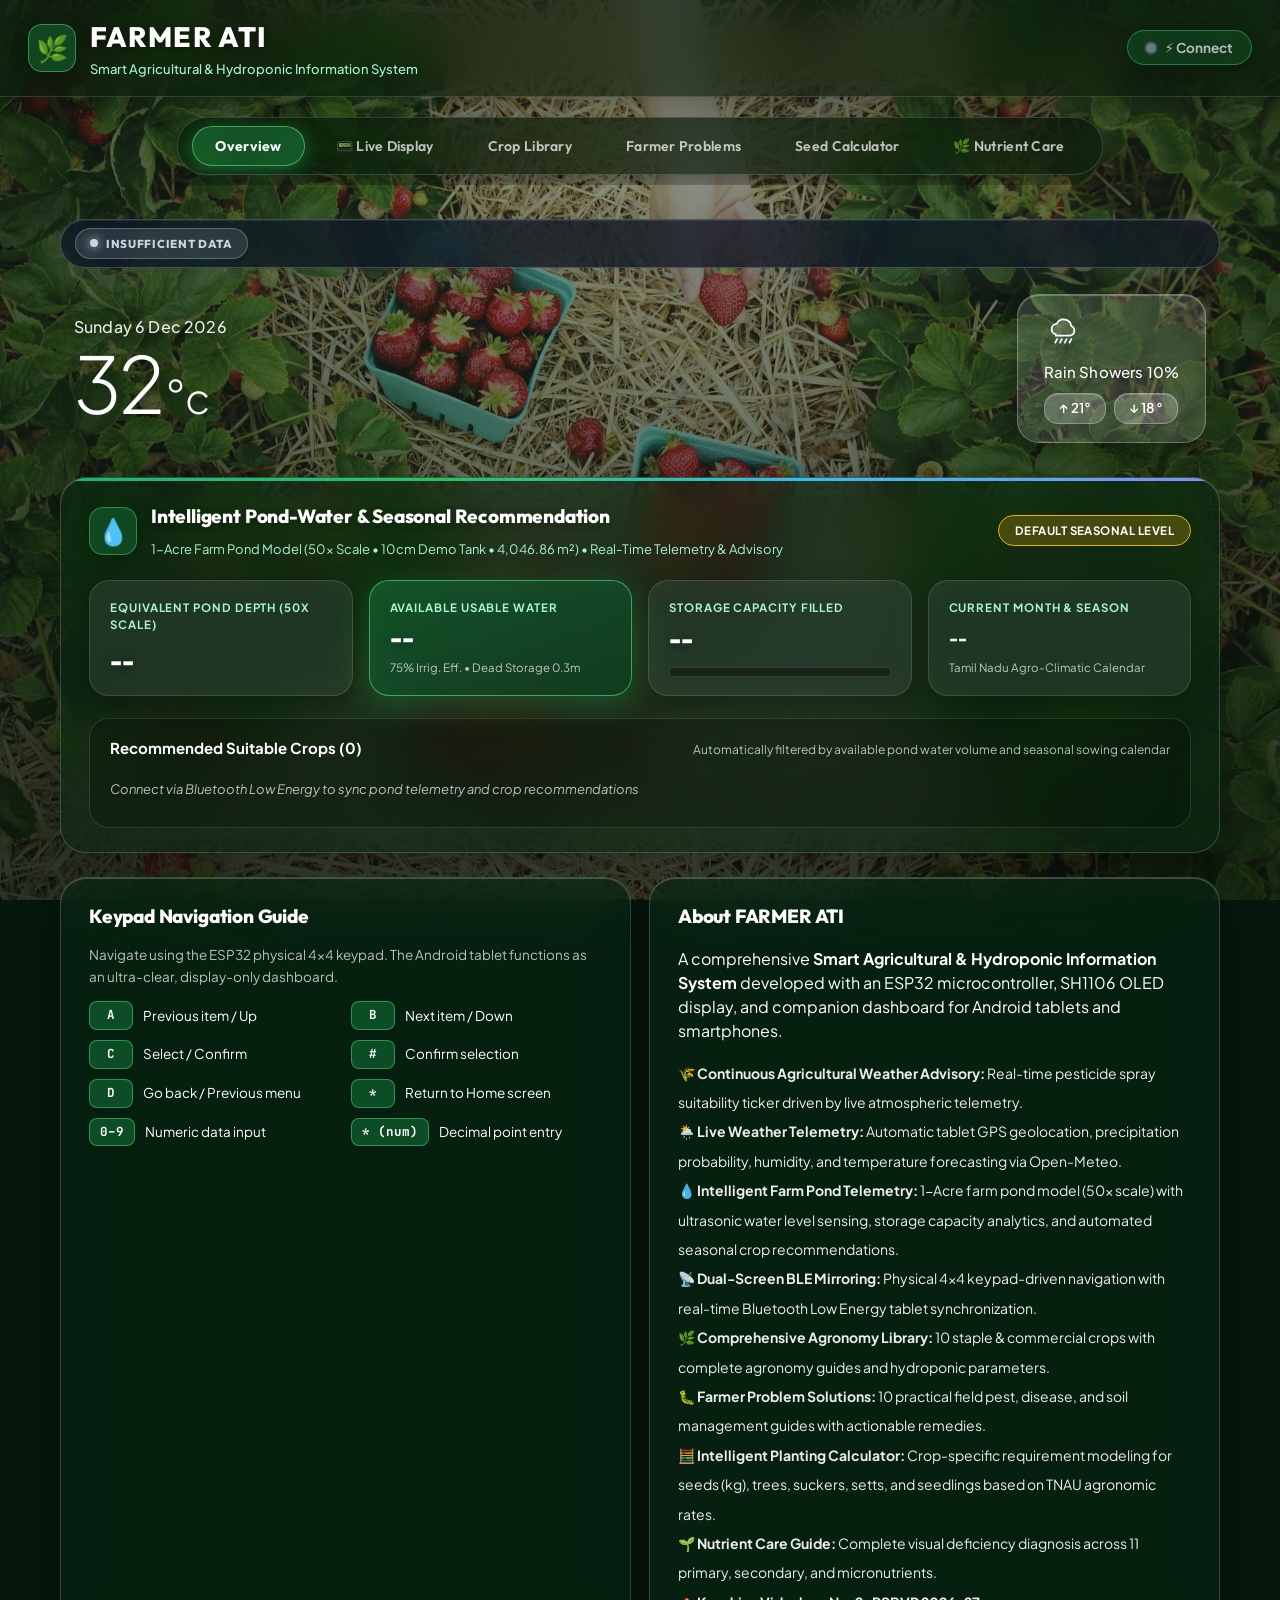
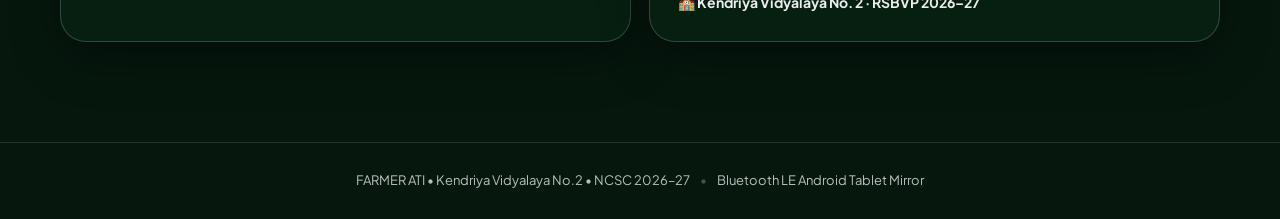
==== commit 9bf86df2: "Updated UI of live Display" ====
--- a/index.html
+++ b/index.html
@@ -256,7 +256,7 @@
       <!-- Kiosk Baseboard Footer -->
       <div class="kiosk-baseboard">
         <div class="kiosk-base-hint">
-          <span class="kiosk-keypad-icon">⌨</span> Physical 4×4 Keypad Controlled &bull; Tablet Display Only
+          <span class="kiosk-keypad-icon">⌨</span> Physical 4×4 Keypad Controlled &bull; Tablet Display
         </div>
         <div class="kiosk-spec-chip">ESP32 &bull; SH1106</div>
       </div>
@@ -492,7 +492,7 @@
 ═══════════════════════════════════════════════ -->
 <footer class="site-footer">
   <div class="footer-content">
-    <span>FARMER ATI &bull; Kendriya Vidyalaya No.2 &bull; RSBVP 2026–27</span>
+    <span>FARMER ATI &bull; Kendriya Vidyalaya No.2 &bull; NCSC 2026–27</span>
     <span class="footer-divider">&bull;</span>
     <span>Bluetooth LE Android Tablet Mirror</span>
   </div>
--- a/style.css
+++ b/style.css
@@ -518,12 +518,11 @@
   z-index: 2;
 }
 
-/* 10:8 Aspect Ratio Landscape Tablet Kiosk Container */
+/* Generous High-Visibility Tablet/Desktop Kiosk Container */
 .kiosk-frame {
   width: 100%;
-  max-width: 820px;
-  aspect-ratio: 10 / 8;
-  min-height: 520px;
+  max-width: 1060px;
+  min-height: 580px;
   display: flex;
   flex-direction: column;
   background: rgba(8, 28, 16, 0.72);
@@ -659,25 +658,78 @@
   margin-top: 2px;
 }
 
-/* Kiosk Screen Viewport (Clean, High-Contrast OLED Display Canvas) */
+/* ── AUTHENTIC PHYSICAL OLED SCREEN DISPLAY (SH1106 128x64 MIRROR) ── */
 .kiosk-screen-viewport {
   flex: 1;
   display: flex;
   flex-direction: column;
   overflow: hidden;
   position: relative;
-  background: rgba(6, 20, 12, 0.65);
+  background: #000000;
+  border-top: 2px solid rgba(0, 240, 255, 0.25);
+  border-bottom: 2px solid rgba(0, 240, 255, 0.25);
+  box-shadow: inset 0 0 60px rgba(0, 0, 0, 0.95);
+  min-height: 480px;
+}
+
+/* Subtle OLED scanline grid matching physical hardware */
+.kiosk-screen-viewport::after {
+  content: '';
+  position: absolute;
+  inset: 0;
+  pointer-events: none;
+  background: linear-gradient(rgba(0, 240, 255, 0.015) 50%, transparent 50%);
+  background-size: 100% 4px;
+  z-index: 1;
+  opacity: 0.65;
 }
 
 .live-screen-frame {
   flex: 1;
-  padding: 24px 30px;
+  padding: 24px 20px;
   overflow-y: auto;
   display: flex;
   flex-direction: column;
-  gap: 12px;
+  justify-content: center;
+  align-items: center;
+  min-height: 480px;
+  background: 
+    linear-gradient(180deg, rgba(4, 18, 10, 0.25) 0%, rgba(0, 0, 0, 0.35) 50%, rgba(0, 0, 0, 0.65) 100%),
+    url('farmer_bg.jpg') center 26% / cover no-repeat;
+  font-family: 'JetBrains Mono', 'Consolas', 'Courier New', monospace;
   scrollbar-width: thin;
-  scrollbar-color: var(--emerald-glow) rgba(0, 0, 0, 0.3);
+  scrollbar-color: #00f0ff rgba(0, 0, 0, 0.5);
+  position: relative;
+  z-index: 2;
+  box-shadow: inset 0 0 60px rgba(0, 0, 0, 0.75);
+}
+
+/* OLED Hardware Terminal Display Box (Centered on Screen) */
+.oled-display-box {
+  width: 100%;
+  max-width: 520px;
+  min-height: 290px;
+  margin: auto;
+  display: flex;
+  flex-direction: column;
+  gap: 10px;
+  padding: 22px 26px;
+  background: rgba(0, 5, 8, 0.94);
+  backdrop-filter: blur(16px);
+  -webkit-backdrop-filter: blur(16px);
+  border: 2px solid rgba(0, 240, 255, 0.65);
+  border-radius: 14px;
+  box-shadow: 0 0 32px rgba(0, 240, 255, 0.22), 0 10px 40px rgba(0, 0, 0, 0.8), inset 0 0 20px rgba(0, 240, 255, 0.05);
+  box-sizing: border-box;
+  position: relative;
+  z-index: 3;
+}
+
+.oled-display-box.oled-box-splash {
+  border: 2px solid rgba(0, 240, 255, 0.65);
+  background: rgba(0, 5, 8, 0.94);
+  box-shadow: 0 0 32px rgba(0, 240, 255, 0.22), 0 10px 40px rgba(0, 0, 0, 0.8), inset 0 0 20px rgba(0, 240, 255, 0.05);
+  max-width: 520px;
 }
 .live-screen-frame::-webkit-scrollbar {
   width: 6px;
@@ -697,30 +749,29 @@
   align-items: center;
   justify-content: center;
   text-align: center;
-  height: 100%;
-  min-height: 420px;
-  padding: 30px 24px;
-  border: 2px dashed rgba(74, 222, 128, 0.40);
+  flex: 1;
+  width: 100%;
+  min-height: 440px;
+  box-sizing: border-box;
+  padding: 20px 24px;
+  border: 2px dashed rgba(74, 222, 128, 0.45);
   border-radius: var(--radius-md);
-  background: 
-    linear-gradient(180deg, rgba(4, 18, 10, 0.35) 0%, rgba(4, 18, 10, 0.70) 100%),
-    url('farmer_bg.jpg') center center / cover no-repeat;
+  background: transparent;
   color: #ffffff;
   position: relative;
   overflow: hidden;
-  box-shadow: inset 0 0 60px rgba(0, 0, 0, 0.55);
 }
 
 .live-empty-card {
   display: flex;
   flex-direction: column;
   align-items: center;
-  background: rgba(8, 26, 16, 0.78);
+  background: rgba(8, 26, 16, 0.85);
   backdrop-filter: blur(16px);
   -webkit-backdrop-filter: blur(16px);
   border: 1px solid rgba(255, 255, 255, 0.24);
-  border-radius: 22px;
-  padding: 24px 34px;
+  border-radius: 20px;
+  padding: 20px 32px;
   box-shadow: 0 16px 40px rgba(0, 0, 0, 0.55);
   max-width: 440px;
   z-index: 2;
@@ -752,98 +803,132 @@
   text-shadow: 0 1px 6px rgba(0, 0, 0, 0.6);
 }
 
-/* ── KIOSK LINES TYPOGRAPHY & CARDS ─────────────────── */
+/* ── AUTHENTIC PHYSICAL OLED SCREEN LINES ─────────────────── */
 .live-line {
-  font-family: var(--font-sans);
-  font-size: 1.25rem;
-  font-weight: 600;
-  line-height: 1.45;
-  color: #ffffff;
-  background: rgba(255, 255, 255, 0.08);
-  border: 1px solid rgba(255, 255, 255, 0.14);
-  border-radius: var(--radius-sm);
-  padding: 15px 22px;
-  box-shadow: 0 4px 14px rgba(0, 0, 0, 0.25);
-  transition: all 0.24s cubic-bezier(0.16, 1, 0.3, 1);
-  display: flex;
-  align-items: center;
-  animation: kioskCardEnter 0.28s cubic-bezier(0.16, 1, 0.3, 1) both;
-  overflow-wrap: anywhere;
-}
-
-/* Subtle staggered entry animation for smooth screen changes */
-@keyframes kioskCardEnter {
-  from {
-    opacity: 0;
-    transform: translateY(8px);
-  }
-  to {
-    opacity: 1;
-    transform: translateY(0);
-  }
-}
-
-/* Top Screen Heading Line */
-.live-line.live-heading {
-  font-family: var(--font-display);
-  font-size: 1.65rem; /* ~26px */
-  font-weight: 800;
-  color: var(--forest-black);
+  font-family: 'JetBrains Mono', 'Consolas', 'Courier New', monospace;
+  font-size: 1.7rem;
+  font-weight: 700;
+  line-height: 1.55;
+  letter-spacing: 0.05em;
+  color: #00f0ff;
+  text-shadow: 0 0 8px rgba(0, 240, 255, 0.85), 0 0 18px rgba(0, 240, 255, 0.5);
   background: transparent;
   border: none;
-  border-bottom: 3px solid var(--emerald-bright);
+  border-radius: 6px;
+  padding: 6px 14px;
+  margin: 0;
+  white-space: pre-wrap;
+  word-break: break-word;
+  display: flex;
+  align-items: center;
+  box-shadow: none;
+}
+
+/* Huge Startup Splash Screen ("FARMER" / "ATI" matching physical OLED photo) */
+.live-line.live-splash {
+  font-family: 'JetBrains Mono', 'Consolas', 'Courier New', monospace;
+  font-size: 3.5rem;
+  font-weight: 900;
+  letter-spacing: 0.18em;
+  color: #00f0ff;
+  text-shadow: 0 0 14px rgba(0, 240, 255, 0.95), 0 0 36px rgba(0, 240, 255, 0.75);
+  justify-content: center;
+  text-align: center;
+  padding: 22px 0;
+  margin: 12px 0;
+}
+
+/* Screen Title Header Line */
+.live-line.live-heading {
+  font-family: 'JetBrains Mono', 'Consolas', 'Courier New', monospace;
+  font-size: 2.1rem;
+  font-weight: 900;
+  letter-spacing: 0.1em;
+  color: #00f0ff;
+  text-shadow: 0 0 10px rgba(0, 240, 255, 0.95), 0 0 24px rgba(0, 240, 255, 0.6);
+  background: transparent;
+  border: none;
+  border-bottom: 2px dashed rgba(0, 240, 255, 0.5);
   border-radius: 0;
   box-shadow: none;
   justify-content: center;
   text-align: center;
-  padding: 8px 0 16px;
+  padding: 4px 0 12px;
   margin-bottom: 8px;
-  letter-spacing: -0.01em;
-}
-
-/* Currently Selected Menu Item */
+}
+
+/* Screen Subheading Line (e.g. "POND LEVEL" centered) */
+.live-line.live-subheading {
+  font-family: 'JetBrains Mono', 'Consolas', 'Courier New', monospace;
+  font-size: 1.7rem;
+  font-weight: 800;
+  letter-spacing: 0.08em;
+  color: #00f0ff;
+  text-shadow: 0 0 8px rgba(0, 240, 255, 0.9), 0 0 20px rgba(0, 240, 255, 0.55);
+  background: transparent;
+  border: none;
+  border-radius: 0;
+  box-shadow: none;
+  justify-content: center;
+  text-align: center;
+  padding: 2px 0 8px;
+  margin-bottom: 6px;
+}
+
+/* True Inverted Video Bar for Selected Item (Hardware OLED Standard) */
 .live-line.live-selected {
-  font-size: 1.35rem; /* ~22px */
-  font-weight: 800;
-  color: #ffffff;
-  background: linear-gradient(135deg, var(--forest-black) 0%, var(--forest-dark) 40%, var(--forest-mid) 100%);
-  border: 2.5px solid var(--emerald-bright);
-  border-radius: var(--radius-md);
-  padding: 17px 24px;
-  box-shadow: 0 10px 28px -4px rgba(7, 25, 15, 0.35), 0 0 18px rgba(34, 197, 94, 0.3);
-  position: relative;
-  transform: scale(1.015);
-}
-
-/* Modern Pill Accent on Selected Item */
+  font-family: 'JetBrains Mono', 'Consolas', 'Courier New', monospace;
+  font-size: 1.7rem;
+  font-weight: 900;
+  letter-spacing: 0.05em;
+  color: #000000 !important;
+  background: #00f0ff !important;
+  text-shadow: none !important;
+  box-shadow: 0 0 20px rgba(0, 240, 255, 0.85);
+  border-radius: 6px;
+  padding: 8px 16px;
+}
+
 .live-line.live-selected::after {
-  content: 'SELECTED';
-  margin-left: auto;
-  font-size: 11px;
-  font-weight: 800;
-  letter-spacing: 0.1em;
-  background: rgba(34, 197, 94, 0.24);
-  border: 1px solid var(--emerald-bright);
-  color: var(--emerald-light);
-  padding: 4px 10px;
-  border-radius: 20px;
-  text-transform: uppercase;
-  flex-shrink: 0;
+  display: none !important;
+}
+
+/* OLED Navigation Footer (e.g. "D BACK" on left boundary, "* HOME" on right boundary) */
+.live-line.live-footer {
+  font-family: 'JetBrains Mono', 'Consolas', 'Courier New', monospace;
+  font-size: 1.55rem;
+  font-weight: 700;
+  letter-spacing: 0.06em;
+  color: #00f0ff;
+  text-shadow: 0 0 8px rgba(0, 240, 255, 0.85), 0 0 18px rgba(0, 240, 255, 0.5);
+  background: transparent;
+  display: flex;
+  justify-content: space-between;
+  align-items: center;
+  width: 100%;
+  box-sizing: border-box;
+  margin-top: auto;
+  padding: 10px 4px 2px;
 }
 
 /* Category or Parameter Label (e.g. "SEASON:", "SPACING:") */
 .live-line.live-label {
-  font-size: 1rem;
+  font-family: 'JetBrains Mono', 'Consolas', 'Courier New', monospace;
+  font-size: 1.45rem;
   font-weight: 800;
-  text-transform: uppercase;
   letter-spacing: 0.08em;
-  color: var(--forest-soft);
-  background: var(--emerald-tint);
-  border: 1.5px solid rgba(34, 197, 94, 0.3);
-  border-radius: var(--radius-xs);
-  padding: 8px 14px;
+  color: #38bdf8;
+  text-shadow: 0 0 8px rgba(56, 189, 248, 0.75);
+  background: transparent;
+  border: none;
+  border-left: 4px solid #00f0ff;
+  border-radius: 0;
+  padding: 4px 12px;
   margin-top: 6px;
-  align-self: flex-start;
+  box-shadow: none;
+}
+  padding: 2px 10px;
+  margin-top: 8px;
   box-shadow: none;
 }
 
@@ -1694,16 +1779,20 @@
 .nutrient-image-frame {
   border-radius: 14px;
   overflow: hidden;
-  border: 1px solid rgba(255, 255, 255, 0.11);
+  border: 1px solid rgba(255, 255, 255, 0.14);
   box-shadow: 0 10px 36px rgba(0, 0, 0, 0.38);
-  background: rgba(0, 0, 0, 0.30);
+  background: #06150c;
+  display: flex;
+  align-items: center;
+  justify-content: center;
 }
 
 .nutrient-img {
   width: 100%;
-  height: 230px;
+  height: auto;
+  aspect-ratio: 760 / 656;
   display: block;
-  object-fit: cover;
+  object-fit: contain;
   transition: transform 0.45s ease;
 }
 
@@ -1873,15 +1962,33 @@
 .rules-list strong { color: #ffffff; }
 
 /* ── Responsive ── */
-@media (max-width: 860px) {
+@media (max-width: 900px) and (min-width: 561px) {
+  .nutrient-card {
+    grid-template-columns: 240px 1fr;
+    gap: 24px;
+    padding: 28px 0;
+  }
+  .nutrient-name {
+    font-size: 21px;
+  }
+  .nutrient-symbol {
+    width: 48px;
+    height: 48px;
+    font-size: 17px;
+  }
+  .symptoms-list li {
+    font-size: 14px;
+  }
+}
+
+@media (max-width: 560px) {
   .nutrient-card {
     grid-template-columns: 1fr;
-    gap: 22px;
-    padding: 30px 0;
-  }
-  .nutrient-img {
-    height: 210px;
-  }
+    gap: 18px;
+    padding: 22px 0;
+  }
+  .nutrient-name { font-size: 20px; }
+  .nutrient-symbol { width: 44px; height: 44px; font-size: 16px; border-radius: 10px; }
   .where-highlight {
     align-self: stretch;
   }
@@ -1889,12 +1996,6 @@
     flex-direction: column;
     gap: 10px;
   }
-}
-
-@media (max-width: 480px) {
-  .nutrient-name { font-size: 20px; }
-  .nutrient-symbol { width: 44px; height: 44px; font-size: 16px; border-radius: 10px; }
-  .nutrient-card { gap: 18px; padding: 24px 0; }
   .symptoms-list li { font-size: 13.5px; }
 }
 /* ══════════════════════════════════════════════
@@ -1926,8 +2027,8 @@
 /* Tablet Optimization (768px to 1024px) */
 @media (max-width: 1024px) {
   .kiosk-frame {
-    max-width: 740px;
-    aspect-ratio: 10 / 8;
+    max-width: 100%;
+    min-height: 540px;
   }
 }
 
@@ -1944,21 +2045,51 @@
   }
   .kiosk-frame {
     max-width: 100%;
-    aspect-ratio: 10 / 8;
-    min-height: 420px;
+    min-height: 480px;
     border-width: 6px;
     border-radius: var(--radius-lg);
   }
+  .live-screen-frame {
+    padding: 16px 12px;
+    min-height: 440px;
+    background-position: center 26%;
+  }
+  .oled-display-box {
+    max-width: 95%;
+    width: 100%;
+    padding: 20px 22px;
+    border-width: 2px;
+    gap: 10px;
+  }
+  .live-empty {
+    min-height: 440px;
+    padding: 14px 16px 14px;
+    background-position: center 26%;
+  }
   .live-line {
-    font-size: 1.12rem;
-    padding: 12px 16px;
+    font-size: 1.45rem;
+    padding: 5px 10px;
+  }
+  .live-line.live-splash {
+    font-size: 2.8rem;
   }
   .live-line.live-heading {
+    font-size: 1.75rem;
+    padding-bottom: 8px;
+    margin-bottom: 8px;
+  }
+  .live-line.live-subheading {
+    font-size: 1.45rem;
+    padding-bottom: 4px;
+    margin-bottom: 6px;
+  }
+  .live-line.live-footer {
     font-size: 1.35rem;
+    padding-top: 8px;
   }
   .live-line.live-selected {
-    font-size: 1.22rem;
-    padding: 14px 18px;
+    font-size: 1.45rem;
+    padding: 6px 12px;
   }
 }
 
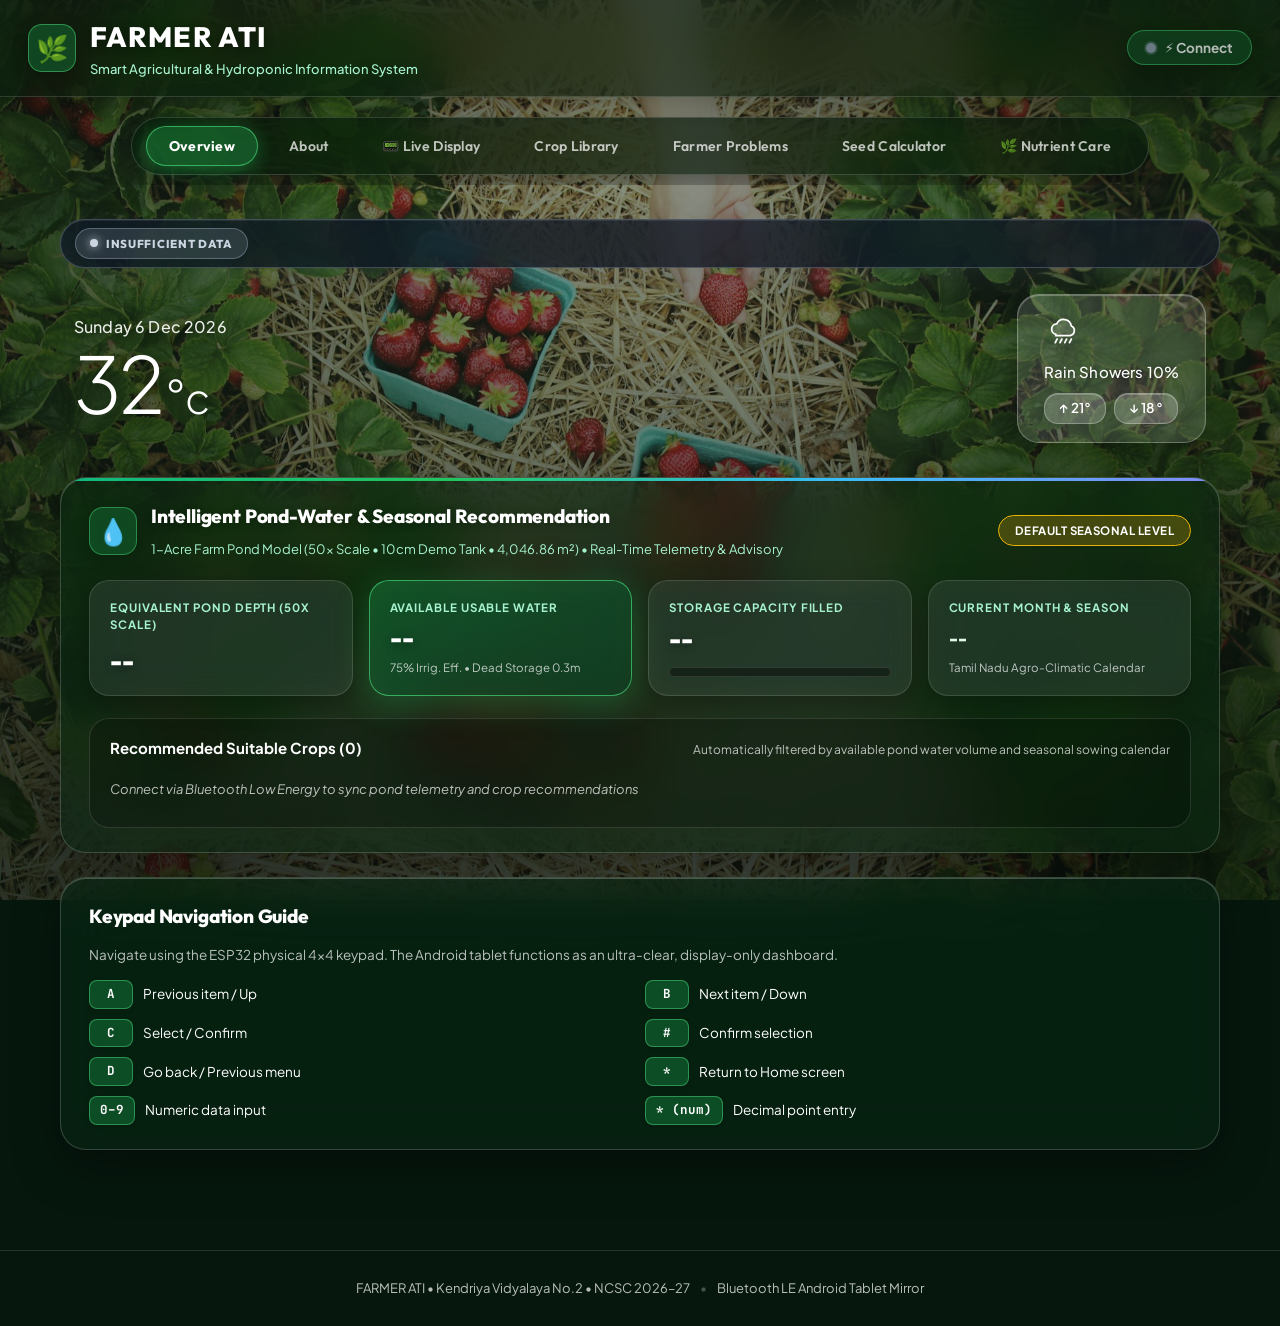
==== commit a4e839cb: "Allignement changed for live display" ====
--- a/index.html
+++ b/index.html
@@ -43,6 +43,7 @@
 <nav class="tab-bar-scroller" id="tabBarScroller" aria-label="Main Navigation">
   <div class="tab-bar">
     <button class="tab-button active" data-tab="tab-overview">Overview</button>
+    <button class="tab-button" data-tab="tab-about">About</button>
     <button class="tab-button" data-tab="tab-live">📟 Live Display</button>
     <button class="tab-button" data-tab="tab-crops">Crop Library</button>
     <button class="tab-button" data-tab="tab-problems">Farmer Problems</button>
@@ -166,26 +167,39 @@
   </div>
 
 
-  <!-- Keypad & Project Info Grid -->
-  <div class="info-grid">
-    <div class="card">
-      <h2>Keypad Navigation Guide</h2>
-      <p class="muted">Navigate using the ESP32 physical 4×4 keypad. The Android tablet functions as an ultra-clear, display-only dashboard.</p>
-      <div class="key-grid">
-        <div class="key-item"><div class="key-badge">A</div><div>Previous item / Up</div></div>
-        <div class="key-item"><div class="key-badge">B</div><div>Next item / Down</div></div>
-        <div class="key-item"><div class="key-badge">C</div><div>Select / Confirm</div></div>
-        <div class="key-item"><div class="key-badge">#</div><div>Confirm selection</div></div>
-        <div class="key-item"><div class="key-badge">D</div><div>Go back / Previous menu</div></div>
-        <div class="key-item"><div class="key-badge">*</div><div>Return to Home screen</div></div>
-        <div class="key-item"><div class="key-badge">0–9</div><div>Numeric data input</div></div>
-        <div class="key-item"><div class="key-badge">* (num)</div><div>Decimal point entry</div></div>
-      </div>
-    </div>
-
-    <div class="card">
+  <!-- Keypad Navigation Guide -->
+  <div class="card">
+    <h2>Keypad Navigation Guide</h2>
+    <p class="muted">Navigate using the ESP32 physical 4×4 keypad. The Android tablet functions as an ultra-clear, display-only dashboard.</p>
+    <div class="key-grid">
+      <div class="key-item"><div class="key-badge">A</div><div>Previous item / Up</div></div>
+      <div class="key-item"><div class="key-badge">B</div><div>Next item / Down</div></div>
+      <div class="key-item"><div class="key-badge">C</div><div>Select / Confirm</div></div>
+      <div class="key-item"><div class="key-badge">#</div><div>Confirm selection</div></div>
+      <div class="key-item"><div class="key-badge">D</div><div>Go back / Previous menu</div></div>
+      <div class="key-item"><div class="key-badge">*</div><div>Return to Home screen</div></div>
+      <div class="key-item"><div class="key-badge">0–9</div><div>Numeric data input</div></div>
+      <div class="key-item"><div class="key-badge">* (num)</div><div>Decimal point entry</div></div>
+    </div>
+  </div>
+
+</section>
+
+<!-- ══════════════════════════════════════════════
+     TAB 2 — ABOUT FARMER ATI
+═══════════════════════════════════════════════ -->
+<section class="tab-page" id="tab-about">
+  <div class="card about-page-card">
+    <div class="about-hero">
+      <div class="about-badge">🌿 Agricultural Telemetry &amp; Decision Support</div>
       <h2>About FARMER ATI</h2>
-      <p>A comprehensive <strong>Smart Agricultural &amp; Hydroponic Information System</strong> developed with an ESP32 microcontroller, SH1106 OLED display, and companion dashboard for Android tablets and smartphones.</p>
+      <p class="about-lead">A comprehensive <strong>Smart Agricultural &amp; Hydroponic Information System</strong> developed with an ESP32 microcontroller, SH1106 OLED display, and companion dashboard for Android tablets and smartphones.</p>
+    </div>
+
+    <div class="about-section-divider"></div>
+
+    <div class="about-content-body">
+      <h3>Key System Capabilities &amp; Features</h3>
       <ul class="about-list">
         <li>🌾 <strong>Continuous Agricultural Weather Advisory:</strong> Real-time pesticide spray suitability ticker driven by live atmospheric telemetry.</li>
         <li>🌦️ <strong>Live Weather Telemetry:</strong> Automatic tablet GPS geolocation, precipitation probability, humidity, and temperature forecasting via Open-Meteo.</li>
@@ -195,11 +209,16 @@
         <li>🐛 <strong>Farmer Problem Solutions:</strong> 10 practical field pest, disease, and soil management guides with actionable remedies.</li>
         <li>🧮 <strong>Intelligent Planting Calculator:</strong> Crop-specific requirement modeling for seeds (kg), trees, suckers, setts, and seedlings based on TNAU agronomic rates.</li>
         <li>🌱 <strong>Nutrient Care Guide:</strong> Complete visual deficiency diagnosis across 11 primary, secondary, and micronutrients.</li>
-        <li>🏫 <strong>Kendriya Vidyalaya No. 2 · RSBVP 2026–27</strong></li>
       </ul>
     </div>
-  </div>
-
+
+    <div class="about-footer-card">
+      <div class="about-school-badge">🏫 Kendriya Vidyalaya No. 2 · RSBVP 2026–27</div>
+      <div class="about-guide-text">
+        <span>Project Guides / Teachers: <strong>Sumathi</strong> &bull; <strong>Lakshmi</strong></span>
+      </div>
+    </div>
+  </div>
 </section>
 
 <!-- ══════════════════════════════════════════════
--- a/style.css
+++ b/style.css
@@ -505,6 +505,57 @@
   color: var(--text-body);
 }
 
+/* Dedicated About Tab Styling */
+.about-page-card {
+  max-width: 960px;
+  margin: 0 auto;
+}
+.about-hero {
+  margin-bottom: 20px;
+}
+.about-badge {
+  display: inline-block;
+  background: rgba(74, 222, 128, 0.15);
+  color: var(--emerald-mint);
+  border: 1px solid rgba(74, 222, 128, 0.35);
+  border-radius: 20px;
+  padding: 4px 14px;
+  font-size: 13px;
+  font-weight: 700;
+  margin-bottom: 12px;
+}
+.about-lead {
+  font-size: 16px;
+  line-height: 1.65;
+  color: var(--text-body);
+}
+.about-section-divider {
+  height: 1px;
+  background: linear-gradient(90deg, rgba(74, 222, 128, 0.35), transparent);
+  margin: 20px 0;
+}
+.about-footer-card {
+  margin-top: 26px;
+  padding: 16px 20px;
+  background: rgba(4, 24, 12, 0.65);
+  border: 1px solid rgba(74, 222, 128, 0.3);
+  border-radius: var(--radius-sm);
+  display: flex;
+  flex-wrap: wrap;
+  justify-content: space-between;
+  align-items: center;
+  gap: 12px;
+}
+.about-school-badge {
+  font-weight: 800;
+  color: #86efac;
+  font-size: 14.5px;
+}
+.about-guide-text {
+  font-size: 14px;
+  color: rgba(255, 255, 255, 0.85);
+}
+
 /* ══════════════════════════════════════════════
    TAB 2: REDESIGNED LIVE DISPLAY (10:8 KIOSK)
 ═══════════════════════════════════════════════ */
@@ -666,19 +717,19 @@
   overflow: hidden;
   position: relative;
   background: #000000;
-  border-top: 2px solid rgba(0, 240, 255, 0.25);
-  border-bottom: 2px solid rgba(0, 240, 255, 0.25);
+  border-top: 2px solid rgba(74, 222, 128, 0.35);
+  border-bottom: 2px solid rgba(74, 222, 128, 0.35);
   box-shadow: inset 0 0 60px rgba(0, 0, 0, 0.95);
   min-height: 480px;
 }
 
-/* Subtle OLED scanline grid matching physical hardware */
+/* Subtle OLED scanline grid matching physical hardware with greenery luminescence */
 .kiosk-screen-viewport::after {
   content: '';
   position: absolute;
   inset: 0;
   pointer-events: none;
-  background: linear-gradient(rgba(0, 240, 255, 0.015) 50%, transparent 50%);
+  background: linear-gradient(rgba(74, 222, 128, 0.02) 50%, transparent 50%);
   background-size: 100% 4px;
   z-index: 1;
   opacity: 0.65;
@@ -694,17 +745,17 @@
   align-items: center;
   min-height: 480px;
   background: 
-    linear-gradient(180deg, rgba(4, 18, 10, 0.25) 0%, rgba(0, 0, 0, 0.35) 50%, rgba(0, 0, 0, 0.65) 100%),
+    linear-gradient(180deg, rgba(4, 24, 12, 0.30) 0%, rgba(2, 16, 8, 0.45) 50%, rgba(0, 8, 4, 0.75) 100%),
     url('farmer_bg.jpg') center 26% / cover no-repeat;
   font-family: 'JetBrains Mono', 'Consolas', 'Courier New', monospace;
   scrollbar-width: thin;
-  scrollbar-color: #00f0ff rgba(0, 0, 0, 0.5);
+  scrollbar-color: #22c55e rgba(0, 0, 0, 0.5);
   position: relative;
   z-index: 2;
   box-shadow: inset 0 0 60px rgba(0, 0, 0, 0.75);
 }
 
-/* OLED Hardware Terminal Display Box (Centered on Screen) */
+/* Greenery OLED Terminal Display Box (Centered on Screen) */
 .oled-display-box {
   width: 100%;
   max-width: 520px;
@@ -714,21 +765,21 @@
   flex-direction: column;
   gap: 10px;
   padding: 22px 26px;
-  background: rgba(0, 5, 8, 0.94);
+  background: rgba(3, 20, 10, 0.94);
   backdrop-filter: blur(16px);
   -webkit-backdrop-filter: blur(16px);
-  border: 2px solid rgba(0, 240, 255, 0.65);
+  border: 2px solid rgba(74, 222, 128, 0.65);
   border-radius: 14px;
-  box-shadow: 0 0 32px rgba(0, 240, 255, 0.22), 0 10px 40px rgba(0, 0, 0, 0.8), inset 0 0 20px rgba(0, 240, 255, 0.05);
+  box-shadow: 0 0 32px rgba(74, 222, 128, 0.25), 0 10px 40px rgba(0, 0, 0, 0.85), inset 0 0 20px rgba(74, 222, 128, 0.08);
   box-sizing: border-box;
   position: relative;
   z-index: 3;
 }
 
 .oled-display-box.oled-box-splash {
-  border: 2px solid rgba(0, 240, 255, 0.65);
-  background: rgba(0, 5, 8, 0.94);
-  box-shadow: 0 0 32px rgba(0, 240, 255, 0.22), 0 10px 40px rgba(0, 0, 0, 0.8), inset 0 0 20px rgba(0, 240, 255, 0.05);
+  border: 2px solid rgba(74, 222, 128, 0.65);
+  background: rgba(3, 20, 10, 0.94);
+  box-shadow: 0 0 32px rgba(74, 222, 128, 0.25), 0 10px 40px rgba(0, 0, 0, 0.85), inset 0 0 20px rgba(74, 222, 128, 0.08);
   max-width: 520px;
 }
 .live-screen-frame::-webkit-scrollbar {
@@ -803,15 +854,15 @@
   text-shadow: 0 1px 6px rgba(0, 0, 0, 0.6);
 }
 
-/* ── AUTHENTIC PHYSICAL OLED SCREEN LINES ─────────────────── */
+/* ── AUTHENTIC PHYSICAL OLED SCREEN LINES (GREENERY AGRICULTURAL UI) ── */
 .live-line {
   font-family: 'JetBrains Mono', 'Consolas', 'Courier New', monospace;
   font-size: 1.7rem;
   font-weight: 700;
   line-height: 1.55;
   letter-spacing: 0.05em;
-  color: #00f0ff;
-  text-shadow: 0 0 8px rgba(0, 240, 255, 0.85), 0 0 18px rgba(0, 240, 255, 0.5);
+  color: #4ade80;
+  text-shadow: 0 0 8px rgba(74, 222, 128, 0.85), 0 0 18px rgba(34, 197, 94, 0.5);
   background: transparent;
   border: none;
   border-radius: 6px;
@@ -830,8 +881,8 @@
   font-size: 3.5rem;
   font-weight: 900;
   letter-spacing: 0.18em;
-  color: #00f0ff;
-  text-shadow: 0 0 14px rgba(0, 240, 255, 0.95), 0 0 36px rgba(0, 240, 255, 0.75);
+  color: #86efac;
+  text-shadow: 0 0 14px rgba(74, 222, 128, 0.95), 0 0 36px rgba(34, 197, 94, 0.75);
   justify-content: center;
   text-align: center;
   padding: 22px 0;
@@ -844,11 +895,11 @@
   font-size: 2.1rem;
   font-weight: 900;
   letter-spacing: 0.1em;
-  color: #00f0ff;
-  text-shadow: 0 0 10px rgba(0, 240, 255, 0.95), 0 0 24px rgba(0, 240, 255, 0.6);
+  color: #86efac;
+  text-shadow: 0 0 10px rgba(134, 239, 172, 0.95), 0 0 24px rgba(74, 222, 128, 0.6);
   background: transparent;
   border: none;
-  border-bottom: 2px dashed rgba(0, 240, 255, 0.5);
+  border-bottom: 2px dashed rgba(74, 222, 128, 0.55);
   border-radius: 0;
   box-shadow: none;
   justify-content: center;
@@ -863,8 +914,8 @@
   font-size: 1.7rem;
   font-weight: 800;
   letter-spacing: 0.08em;
-  color: #00f0ff;
-  text-shadow: 0 0 8px rgba(0, 240, 255, 0.9), 0 0 20px rgba(0, 240, 255, 0.55);
+  color: #4ade80;
+  text-shadow: 0 0 8px rgba(74, 222, 128, 0.9), 0 0 20px rgba(34, 197, 94, 0.55);
   background: transparent;
   border: none;
   border-radius: 0;
@@ -875,16 +926,16 @@
   margin-bottom: 6px;
 }
 
-/* True Inverted Video Bar for Selected Item (Hardware OLED Standard) */
+/* True Inverted Video Bar for Selected Item (Greenery OLED Standard) */
 .live-line.live-selected {
   font-family: 'JetBrains Mono', 'Consolas', 'Courier New', monospace;
   font-size: 1.7rem;
   font-weight: 900;
   letter-spacing: 0.05em;
-  color: #000000 !important;
-  background: #00f0ff !important;
+  color: #021a0a !important;
+  background: #22c55e !important;
   text-shadow: none !important;
-  box-shadow: 0 0 20px rgba(0, 240, 255, 0.85);
+  box-shadow: 0 0 22px rgba(34, 197, 94, 0.85);
   border-radius: 6px;
   padding: 8px 16px;
 }
@@ -899,8 +950,8 @@
   font-size: 1.55rem;
   font-weight: 700;
   letter-spacing: 0.06em;
-  color: #00f0ff;
-  text-shadow: 0 0 8px rgba(0, 240, 255, 0.85), 0 0 18px rgba(0, 240, 255, 0.5);
+  color: #86efac;
+  text-shadow: 0 0 8px rgba(134, 239, 172, 0.85), 0 0 18px rgba(74, 222, 128, 0.5);
   background: transparent;
   display: flex;
   justify-content: space-between;
@@ -917,18 +968,14 @@
   font-size: 1.45rem;
   font-weight: 800;
   letter-spacing: 0.08em;
-  color: #38bdf8;
-  text-shadow: 0 0 8px rgba(56, 189, 248, 0.75);
+  color: #a7f3d0;
+  text-shadow: 0 0 8px rgba(167, 243, 208, 0.75);
   background: transparent;
   border: none;
-  border-left: 4px solid #00f0ff;
+  border-left: 4px solid #22c55e;
   border-radius: 0;
   padding: 4px 12px;
   margin-top: 6px;
-  box-shadow: none;
-}
-  padding: 2px 10px;
-  margin-top: 8px;
   box-shadow: none;
 }
 
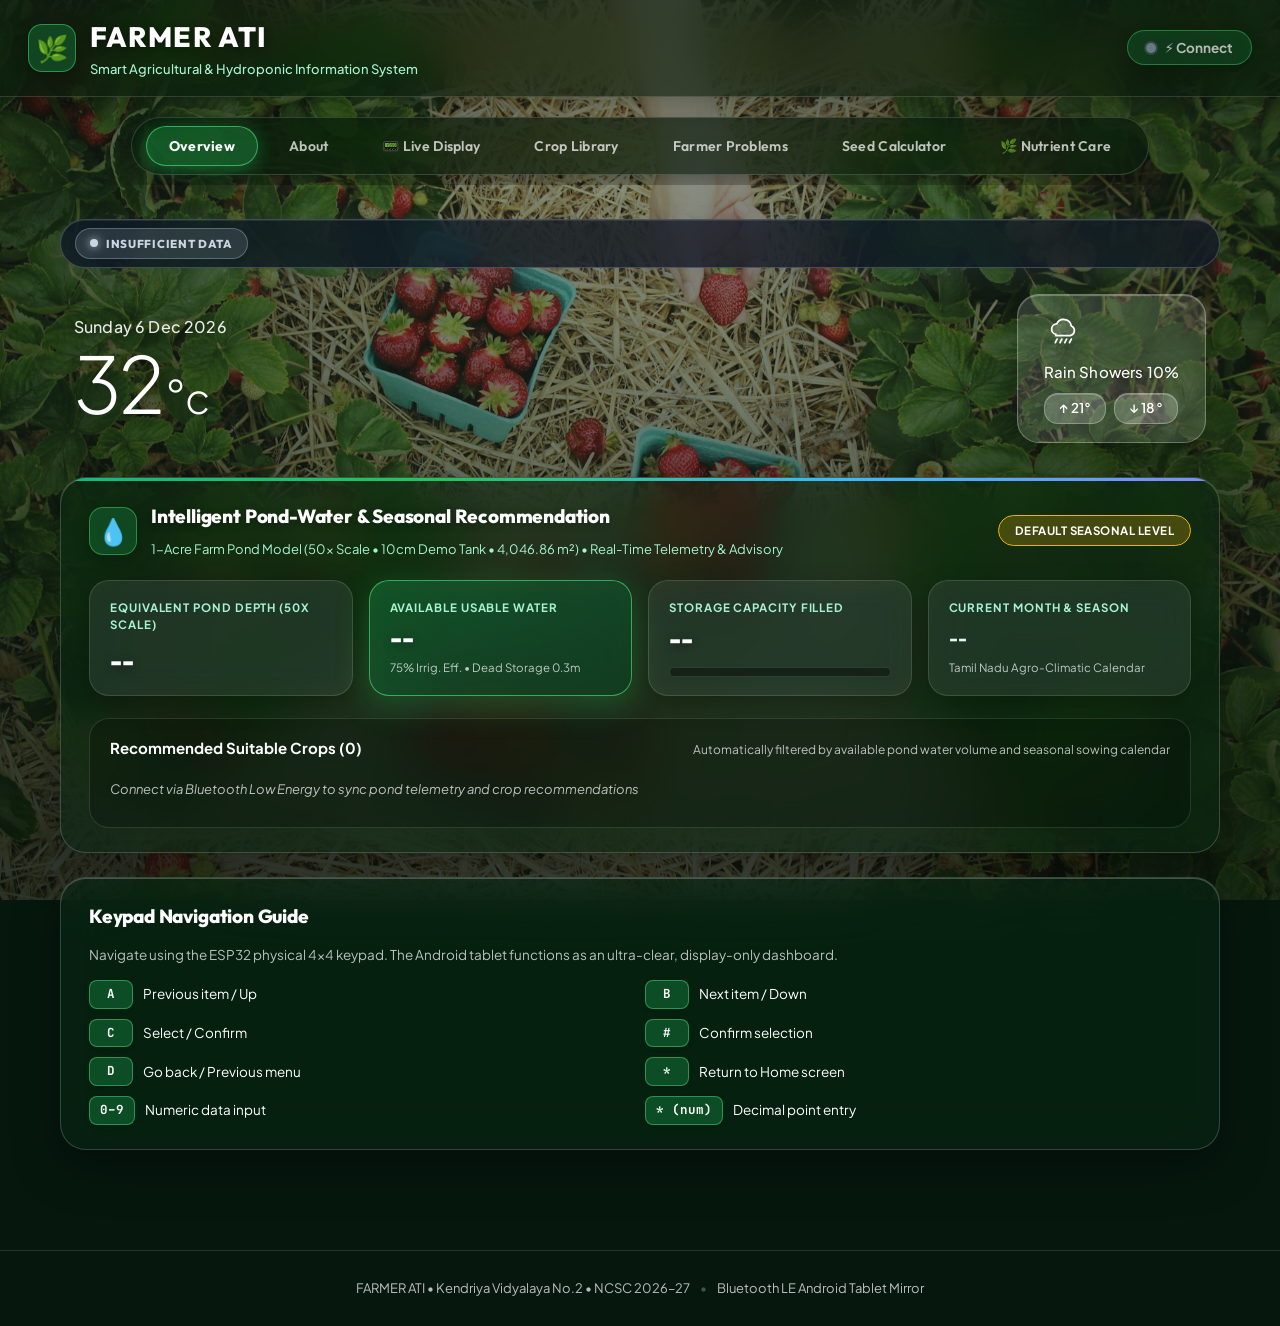
==== commit 229604d3: "added Officer approvel" ====
--- a/index.html
+++ b/index.html
@@ -213,7 +213,7 @@
     </div>
 
     <div class="about-footer-card">
-      <div class="about-school-badge">🏫 Kendriya Vidyalaya No. 2 · RSBVP 2026–27</div>
+      <div class="about-school-badge">🏫 Kendriya Vidyalaya No. 2 · NCSC 2026–27</div>
       <div class="about-guide-text">
         <span>Project Guides / Teachers: <strong>Sumathi</strong> &bull; <strong>Lakshmi</strong></span>
       </div>
@@ -372,6 +372,7 @@
       <div class="filter-btn-group">
         <button class="filter-btn active" id="btnFilterAllCrops" data-filter="all">All Crops (<span id="countAllCrops">16</span>)</button>
         <button class="filter-btn" id="btnFilterRecCrops" data-filter="rec">🌱 Recommended Only (<span id="countRecCrops">0</span>)</button>
+        <button class="filter-btn btn-officer-portal" id="btnOpenOfficerPortal" title="Open Agricultural Officer Recommendation Authorization Dashboard">👮‍♂️ Officer Portal <span class="officer-badge-count" id="officerPendingCount">0</span></button>
       </div>
       <div class="filter-search-box">
         <span class="search-icon">🔍</span>
@@ -509,6 +510,97 @@
 <!-- ══════════════════════════════════════════════
      SITE FOOTER
 ═══════════════════════════════════════════════ -->
+<!-- ══════════════════════════════════════════════
+     MODAL: OFFICER APPROVAL CERTIFICATE / DETAILS
+═══════════════════════════════════════════════ -->
+<div class="modal-overlay" id="cropApprovalModal" style="display:none;" aria-hidden="true">
+  <div class="modal-card cert-card">
+    <div class="modal-header">
+      <div class="cert-header-title">
+        <span class="cert-emblem">🏛️</span>
+        <div>
+          <h3>Agricultural Officer Authorization</h3>
+          <p class="cert-dept">Dept. of Agriculture &amp; Farmers Welfare &bull; TNAU Verification</p>
+        </div>
+      </div>
+      <button class="modal-close-btn" id="btnCloseCertModal" aria-label="Close modal">&times;</button>
+    </div>
+    <div class="modal-body" id="certModalBody">
+      <!-- Dynamically filled by renderCropApprovalCert -->
+    </div>
+  </div>
+</div>
+
+<!-- ══════════════════════════════════════════════
+     MODAL: OFFICER AUTHORIZATION PORTAL DASHBOARD
+═══════════════════════════════════════════════ -->
+<div class="modal-overlay" id="officerDashboardModal" style="display:none;" aria-hidden="true">
+  <div class="modal-card portal-card">
+    <div class="modal-header">
+      <div class="cert-header-title">
+        <span class="cert-emblem">👮‍♂️</span>
+        <div>
+          <h3>Officer Crop Recommendation Authorization Portal</h3>
+          <p class="cert-dept">Review &amp; Authorize Algorithm Crop Recommendations for Soil &amp; Water Conditions</p>
+        </div>
+      </div>
+      <button class="modal-close-btn" id="btnClosePortalModal" aria-label="Close portal">&times;</button>
+    </div>
+
+    <div class="modal-body">
+      <!-- Active Officer Credentials / Sign-off Bar -->
+      <div class="officer-identity-bar">
+        <div class="officer-field">
+          <label>Reviewing Officer Name</label>
+          <input type="text" id="inputOfficerName" value="Dr. R. Sundaram, Ph.D." class="officer-input">
+        </div>
+        <div class="officer-field">
+          <label>Designation / Post</label>
+          <input type="text" id="inputOfficerRole" value="Senior Agricultural Extension Officer (AEO)" class="officer-input">
+        </div>
+        <div class="officer-field">
+          <label>Department / Authority</label>
+          <input type="text" id="inputOfficerDept" value="Dept. of Agriculture &amp; Farmers Welfare, Tamil Nadu" class="officer-input">
+        </div>
+      </div>
+
+      <!-- Field Conditions & Telemetry Context -->
+      <div class="officer-telemetry-banner">
+        <div class="telemetry-item">
+          <span class="t-label">Soil Conditions</span>
+          <strong class="t-val" id="portalSoilCondition">Clay Loam (pH 6.8 &bull; Medium N, High K)</strong>
+        </div>
+        <div class="telemetry-item">
+          <span class="t-label">Pond Storage Status</span>
+          <strong class="t-val" id="portalPondCondition">Active Pond Storage &bull; 75% Irrigation Efficiency</strong>
+        </div>
+        <div class="telemetry-item">
+          <span class="t-label">Current Season</span>
+          <strong class="t-val" id="portalSeason">Samba / Thaladi (Tamil Nadu)</strong>
+        </div>
+      </div>
+
+      <!-- Portal Filter & Batch Actions Bar -->
+      <div class="portal-filter-bar">
+        <div class="filter-btn-group">
+          <button class="filter-btn active" id="portalFilterRec" data-portal-filter="rec">🌱 Recommended Crops (<span id="portalCountRec">0</span>)</button>
+          <button class="filter-btn" id="portalFilterAll" data-portal-filter="all">All Crops (<span id="portalCountAll">16</span>)</button>
+          <button class="filter-btn" id="portalFilterPending" data-portal-filter="pending">⏳ Pending Review (<span id="portalCountPending">0</span>)</button>
+        </div>
+        <div class="portal-quick-actions">
+          <button class="btn-portal-action approve-all" id="btnApproveAllRec">✓ Approve All Recommended</button>
+          <button class="btn-portal-action reset-all" id="btnResetApprovals">↺ Reset to Default</button>
+        </div>
+      </div>
+
+      <!-- Crops review list -->
+      <div class="portal-crop-list" id="portalCropList">
+        <!-- Rendered dynamically -->
+      </div>
+    </div>
+  </div>
+</div>
+
 <footer class="site-footer">
   <div class="footer-content">
     <span>FARMER ATI &bull; Kendriya Vidyalaya No.2 &bull; NCSC 2026–27</span>
--- a/style.css
+++ b/style.css
@@ -1291,12 +1291,13 @@
 }
 
 .crop-btn {
+  position: relative;
   background: var(--glass-inner);
   backdrop-filter: blur(14px);
   -webkit-backdrop-filter: blur(14px);
   border: 1px solid var(--glass-inner-border);
   border-radius: var(--radius-md);
-  padding: 16px 14px;
+  padding: 16px 52px 16px 14px;
   text-align: left;
   cursor: pointer;
   transition: all 0.2s ease;
@@ -1320,7 +1321,9 @@
 }
 
 .crop-name {
-  display: block;
+  display: inline-flex;
+  align-items: center;
+  gap: 5px;
   font-family: var(--font-display);
   font-weight: 800;
   font-size: 15px;
@@ -2794,3 +2797,682 @@
   margin-top: 3px;
   display: block;
 }
+
+/* ══════════════════════════════════════════════
+   OFFICER APPROVAL SYSTEM & AUTHORIZATION BADGES
+═══════════════════════════════════════════════ */
+
+/* Badge positioned precisely where user circled in photo */
+.crop-approval-badge {
+  position: absolute;
+  right: 12px;
+  top: 50%;
+  transform: translateY(-50%);
+  display: flex;
+  align-items: center;
+  justify-content: center;
+  cursor: pointer;
+  z-index: 5;
+  transition: all 0.22s cubic-bezier(0.16, 1, 0.3, 1);
+  user-select: none;
+}
+
+/* Approved Green Tick Mark Badge (Matching Circled Photo) */
+.crop-approval-badge.approved {
+  width: 34px;
+  height: 34px;
+  border-radius: 50%;
+  background: linear-gradient(135deg, rgba(34, 197, 94, 0.40), rgba(16, 185, 129, 0.70));
+  border: 2px solid #34d399;
+  color: #ffffff;
+  box-shadow: 0 0 16px rgba(52, 211, 153, 0.7), inset 0 0 8px rgba(255, 255, 255, 0.25);
+}
+
+.crop-approval-badge.approved .badge-check {
+  font-size: 18px;
+  font-weight: 900;
+  line-height: 1;
+  color: #ffffff;
+  text-shadow: 0 0 8px rgba(16, 185, 129, 0.9);
+}
+
+.crop-approval-badge.approved:hover {
+  transform: translateY(-50%) scale(1.16);
+  box-shadow: 0 0 24px rgba(52, 211, 153, 0.95);
+  background: linear-gradient(135deg, rgba(34, 197, 94, 0.6), rgba(16, 185, 129, 0.9));
+}
+
+/* Pending Approval Badge */
+.crop-approval-badge.pending {
+  width: 32px;
+  height: 32px;
+  border-radius: 50%;
+  background: rgba(245, 158, 11, 0.18);
+  border: 1.5px dashed rgba(245, 158, 11, 0.75);
+  color: #fbbf24;
+  font-size: 14px;
+  display: flex;
+  align-items: center;
+  justify-content: center;
+}
+
+.crop-approval-badge.pending:hover {
+  transform: translateY(-50%) scale(1.08);
+  background: rgba(245, 158, 11, 0.3);
+  border-color: #f59e0b;
+}
+
+/* Rejected Badge */
+.crop-approval-badge.rejected {
+  width: 32px;
+  height: 32px;
+  border-radius: 50%;
+  background: rgba(239, 68, 68, 0.25);
+  border: 1.5px solid #ef4444;
+  color: #fca5a5;
+  font-size: 15px;
+  font-weight: 900;
+}
+
+.crop-approval-badge.rejected:hover {
+  transform: translateY(-50%) scale(1.12);
+  background: rgba(239, 68, 68, 0.45);
+  box-shadow: 0 0 16px rgba(239, 68, 68, 0.6);
+}
+
+/* Inline Green Tick Mark beside Crop Name */
+.approved-inline-tick {
+  display: inline-flex;
+  align-items: center;
+  justify-content: center;
+  width: 17px;
+  height: 17px;
+  border-radius: 50%;
+  background: rgba(16, 185, 129, 0.28);
+  border: 1px solid #34d399;
+  color: #34d399;
+  font-size: 11px;
+  font-weight: 900;
+  margin-left: 6px;
+  vertical-align: middle;
+  box-shadow: 0 0 8px rgba(52, 211, 153, 0.6);
+}
+
+/* Crop Hint Status Colors */
+.crop-hint.status-approved {
+  color: #34d399;
+  font-weight: 700;
+}
+.crop-hint.status-pending {
+  color: #fbbf24;
+  font-weight: 600;
+}
+.crop-hint.status-rejected {
+  color: #f87171;
+  font-weight: 600;
+}
+
+/* Officer Portal Filter Button */
+.btn-officer-portal {
+  background: linear-gradient(135deg, rgba(16, 185, 129, 0.25), rgba(5, 150, 105, 0.38)) !important;
+  border-color: rgba(52, 211, 153, 0.55) !important;
+  color: #ffffff !important;
+  font-weight: 700;
+  display: inline-flex;
+  align-items: center;
+  gap: 6px;
+}
+.btn-officer-portal:hover {
+  background: linear-gradient(135deg, rgba(16, 185, 129, 0.45), rgba(5, 150, 105, 0.65)) !important;
+  box-shadow: 0 0 18px rgba(52, 211, 153, 0.45);
+}
+.officer-badge-count {
+  background: rgba(245, 158, 11, 0.95);
+  color: #1a0f01;
+  font-size: 10px;
+  font-weight: 900;
+  padding: 1px 7px;
+  border-radius: 12px;
+  margin-left: 3px;
+}
+
+/* Overview tab chip tick */
+.crop-chip .chip-tick {
+  color: #34d399;
+  font-weight: 900;
+  margin-left: 4px;
+  text-shadow: 0 0 6px rgba(52, 211, 153, 0.8);
+}
+.crop-chip .chip-pending {
+  color: #fbbf24;
+  font-size: 11px;
+  margin-left: 3px;
+}
+.crop-chip.chip-approved {
+  border-color: rgba(52, 211, 153, 0.6);
+  background: rgba(16, 185, 129, 0.25);
+}
+
+/* Crop Detail Authorization Banner */
+.crop-auth-banner {
+  padding: 16px 18px;
+  border-radius: var(--radius-md);
+  margin-bottom: 20px;
+  display: flex;
+  align-items: center;
+  justify-content: space-between;
+  flex-wrap: wrap;
+  gap: 12px;
+  transition: all 0.2s ease;
+}
+.crop-auth-banner.approved {
+  background: linear-gradient(135deg, rgba(16, 185, 129, 0.18), rgba(5, 150, 105, 0.28));
+  border: 1.5px solid rgba(52, 211, 153, 0.5);
+  box-shadow: 0 4px 20px rgba(16, 185, 129, 0.15);
+}
+.crop-auth-banner.pending {
+  background: linear-gradient(135deg, rgba(245, 158, 11, 0.12), rgba(217, 119, 6, 0.2));
+  border: 1.5px dashed rgba(245, 158, 11, 0.55);
+}
+.crop-auth-banner.rejected {
+  background: linear-gradient(135deg, rgba(239, 68, 68, 0.15), rgba(185, 28, 28, 0.25));
+  border: 1.5px solid rgba(239, 68, 68, 0.5);
+}
+
+.auth-banner-left {
+  display: flex;
+  align-items: center;
+  gap: 12px;
+}
+.auth-seal {
+  width: 36px;
+  height: 36px;
+  border-radius: 50%;
+  display: flex;
+  align-items: center;
+  justify-content: center;
+  font-size: 18px;
+  font-weight: 900;
+  flex-shrink: 0;
+}
+.crop-auth-banner.approved .auth-seal {
+  background: #10b981;
+  color: #ffffff;
+  box-shadow: 0 0 12px rgba(16, 185, 129, 0.7);
+}
+.crop-auth-banner.pending .auth-seal {
+  background: #f59e0b;
+  color: #1a0f01;
+}
+.crop-auth-banner.rejected .auth-seal {
+  background: #ef4444;
+  color: #ffffff;
+}
+
+.auth-title {
+  font-family: var(--font-display);
+  font-weight: 800;
+  font-size: 14.5px;
+  color: #ffffff;
+}
+.auth-sub {
+  font-size: 12px;
+  color: rgba(255, 255, 255, 0.75);
+  margin-top: 2px;
+}
+
+.btn-view-certificate {
+  background: rgba(255, 255, 255, 0.14);
+  border: 1px solid rgba(255, 255, 255, 0.28);
+  color: #ffffff;
+  font-family: var(--font-sans);
+  font-size: 12.5px;
+  font-weight: 700;
+  padding: 8px 14px;
+  border-radius: var(--radius-pill);
+  cursor: pointer;
+  transition: all 0.2s ease;
+}
+.btn-view-certificate:hover {
+  background: #10b981;
+  border-color: #34d399;
+  color: #042410;
+  box-shadow: 0 0 14px rgba(52, 211, 153, 0.5);
+}
+
+/* ══════════════════════════════════════════════
+   MODAL WINDOWS & CERTIFICATE STYLES
+═══════════════════════════════════════════════ */
+
+.modal-overlay {
+  position: fixed;
+  inset: 0;
+  background: rgba(4, 15, 8, 0.85);
+  backdrop-filter: blur(16px);
+  -webkit-backdrop-filter: blur(16px);
+  z-index: 9999;
+  display: flex;
+  align-items: center;
+  justify-content: center;
+  padding: 20px;
+  overflow-y: auto;
+}
+
+.modal-card {
+  background: linear-gradient(150deg, rgba(14, 38, 22, 0.98), rgba(6, 20, 11, 0.99));
+  border: 1px solid rgba(74, 222, 128, 0.35);
+  box-shadow: 0 24px 60px rgba(0, 0, 0, 0.85), 0 0 40px rgba(34, 197, 94, 0.2);
+  border-radius: var(--radius-lg);
+  color: #ffffff;
+  width: 100%;
+  max-width: 660px;
+  max-height: 90vh;
+  display: flex;
+  flex-direction: column;
+  overflow: hidden;
+  animation: modalFadeIn 0.25s cubic-bezier(0.16, 1, 0.3, 1);
+}
+
+.portal-card {
+  max-width: 860px;
+}
+
+@keyframes modalFadeIn {
+  0% { transform: scale(0.94); opacity: 0; }
+  100% { transform: scale(1); opacity: 1; }
+}
+
+.modal-header {
+  display: flex;
+  justify-content: space-between;
+  align-items: center;
+  padding: 18px 24px;
+  border-bottom: 1px solid rgba(255, 255, 255, 0.12);
+  background: rgba(0, 0, 0, 0.3);
+}
+
+.cert-header-title {
+  display: flex;
+  align-items: center;
+  gap: 12px;
+}
+.cert-emblem {
+  font-size: 28px;
+}
+.cert-header-title h3 {
+  margin: 0;
+  font-family: var(--font-display);
+  font-size: 18px;
+  font-weight: 800;
+  color: #ffffff;
+}
+.cert-dept {
+  margin: 2px 0 0;
+  font-size: 12px;
+  color: var(--emerald-mint);
+  letter-spacing: 0.02em;
+}
+
+.modal-close-btn {
+  background: transparent;
+  border: none;
+  font-size: 28px;
+  line-height: 1;
+  color: rgba(255, 255, 255, 0.6);
+  cursor: pointer;
+  padding: 2px 8px;
+  border-radius: 8px;
+  transition: all 0.15s ease;
+}
+.modal-close-btn:hover {
+  color: #ffffff;
+  background: rgba(255, 255, 255, 0.15);
+}
+
+.modal-body {
+  padding: 22px 24px;
+  overflow-y: auto;
+}
+
+/* Certificate Inner Layout */
+.cert-status-banner {
+  padding: 14px 18px;
+  border-radius: var(--radius-md);
+  margin-bottom: 20px;
+  display: flex;
+  align-items: center;
+  gap: 12px;
+}
+.cert-status-banner.approved {
+  background: linear-gradient(135deg, rgba(16, 185, 129, 0.25), rgba(5, 150, 105, 0.4));
+  border: 1.5px solid #34d399;
+}
+.cert-status-banner.pending {
+  background: linear-gradient(135deg, rgba(245, 158, 11, 0.2), rgba(217, 119, 6, 0.35));
+  border: 1.5px dashed #f59e0b;
+}
+.cert-status-banner.rejected {
+  background: linear-gradient(135deg, rgba(239, 68, 68, 0.2), rgba(185, 28, 28, 0.35));
+  border: 1.5px solid #ef4444;
+}
+
+.cert-banner-icon {
+  font-size: 24px;
+}
+.cert-banner-text strong {
+  display: block;
+  font-family: var(--font-display);
+  font-size: 15px;
+  color: #ffffff;
+}
+.cert-banner-text span {
+  font-size: 12px;
+  color: rgba(255, 255, 255, 0.8);
+}
+
+.cert-grid {
+  display: grid;
+  grid-template-columns: repeat(2, 1fr);
+  gap: 12px;
+  margin-bottom: 20px;
+}
+@media (max-width: 580px) {
+  .cert-grid { grid-template-columns: 1fr; }
+}
+
+.cert-field {
+  background: rgba(0, 0, 0, 0.25);
+  border: 1px solid rgba(255, 255, 255, 0.1);
+  border-radius: var(--radius-sm);
+  padding: 10px 14px;
+}
+.cert-field-label {
+  font-size: 11px;
+  text-transform: uppercase;
+  letter-spacing: 0.05em;
+  color: var(--emerald-mint);
+  font-weight: 700;
+  margin-bottom: 4px;
+}
+.cert-field-value {
+  font-size: 13.5px;
+  color: #ffffff;
+  font-weight: 600;
+}
+
+.cert-remarks-box {
+  background: rgba(0, 0, 0, 0.35);
+  border-left: 3px solid #34d399;
+  border-radius: var(--radius-sm);
+  padding: 12px 16px;
+  margin-bottom: 22px;
+}
+.cert-remarks-box.pending {
+  border-left-color: #f59e0b;
+}
+.cert-remarks-box.rejected {
+  border-left-color: #ef4444;
+}
+
+.cert-actions {
+  display: flex;
+  align-items: center;
+  justify-content: flex-end;
+  gap: 10px;
+  padding-top: 16px;
+  border-top: 1px solid rgba(255, 255, 255, 0.12);
+}
+
+/* Officer Portal Interior Layout */
+.officer-identity-bar {
+  display: grid;
+  grid-template-columns: repeat(3, 1fr);
+  gap: 12px;
+  background: rgba(0, 0, 0, 0.35);
+  border: 1px solid rgba(255, 255, 255, 0.12);
+  border-radius: var(--radius-md);
+  padding: 14px;
+  margin-bottom: 16px;
+}
+@media (max-width: 720px) {
+  .officer-identity-bar { grid-template-columns: 1fr; }
+}
+.officer-field label {
+  display: block;
+  font-size: 11px;
+  color: var(--emerald-mint);
+  font-weight: 700;
+  text-transform: uppercase;
+  margin-bottom: 4px;
+}
+.officer-input {
+  width: 100%;
+  background: rgba(255, 255, 255, 0.08);
+  border: 1px solid rgba(255, 255, 255, 0.2);
+  border-radius: var(--radius-sm);
+  color: #ffffff;
+  font-family: var(--font-sans);
+  font-size: 12.5px;
+  padding: 6px 10px;
+  outline: none;
+  box-sizing: border-box;
+}
+.officer-input:focus {
+  border-color: #34d399;
+  background: rgba(255, 255, 255, 0.12);
+}
+
+.officer-telemetry-banner {
+  display: grid;
+  grid-template-columns: repeat(3, 1fr);
+  gap: 10px;
+  background: linear-gradient(135deg, rgba(34, 197, 94, 0.12), rgba(16, 185, 129, 0.18));
+  border: 1px solid rgba(52, 211, 153, 0.3);
+  border-radius: var(--radius-md);
+  padding: 12px 16px;
+  margin-bottom: 18px;
+}
+@media (max-width: 640px) {
+  .officer-telemetry-banner { grid-template-columns: 1fr; }
+}
+.telemetry-item .t-label {
+  display: block;
+  font-size: 11px;
+  color: var(--emerald-mint);
+  font-weight: 700;
+  text-transform: uppercase;
+  letter-spacing: 0.04em;
+}
+.telemetry-item .t-val {
+  display: block;
+  font-size: 13px;
+  color: #ffffff;
+  margin-top: 2px;
+}
+
+.portal-filter-bar {
+  display: flex;
+  justify-content: space-between;
+  align-items: center;
+  flex-wrap: wrap;
+  gap: 12px;
+  margin-bottom: 16px;
+}
+.portal-quick-actions {
+  display: flex;
+  gap: 8px;
+}
+.btn-portal-action {
+  font-family: var(--font-sans);
+  font-size: 12px;
+  font-weight: 700;
+  padding: 7px 12px;
+  border-radius: var(--radius-pill);
+  cursor: pointer;
+  transition: all 0.2s ease;
+  border: none;
+}
+.btn-portal-action.approve-all {
+  background: #10b981;
+  color: #042410;
+}
+.btn-portal-action.approve-all:hover {
+  background: #34d399;
+  box-shadow: 0 0 14px rgba(52, 211, 153, 0.6);
+}
+.btn-portal-action.reset-all {
+  background: rgba(255, 255, 255, 0.12);
+  color: #ffffff;
+}
+.btn-portal-action.reset-all:hover {
+  background: rgba(255, 255, 255, 0.2);
+}
+
+.portal-crop-list {
+  display: flex;
+  flex-direction: column;
+  gap: 10px;
+  max-height: 480px;
+  overflow-y: auto;
+  padding-right: 4px;
+}
+
+.portal-crop-card {
+  background: rgba(0, 0, 0, 0.35);
+  border: 1px solid rgba(255, 255, 255, 0.12);
+  border-radius: var(--radius-md);
+  padding: 14px 16px;
+  transition: all 0.18s ease;
+}
+.portal-crop-card.approved {
+  border-color: rgba(52, 211, 153, 0.45);
+  background: rgba(16, 185, 129, 0.1);
+}
+.portal-crop-card.pending {
+  border-color: rgba(245, 158, 11, 0.45);
+}
+.portal-crop-card.rejected {
+  border-color: rgba(239, 68, 68, 0.45);
+}
+
+.portal-card-top {
+  display: flex;
+  justify-content: space-between;
+  align-items: center;
+  flex-wrap: wrap;
+  gap: 10px;
+  margin-bottom: 8px;
+}
+.portal-crop-info {
+  display: flex;
+  align-items: center;
+  gap: 10px;
+}
+.portal-crop-name {
+  font-family: var(--font-display);
+  font-size: 15px;
+  font-weight: 800;
+  color: #ffffff;
+}
+.portal-crop-tag {
+  font-size: 11px;
+  padding: 2px 8px;
+  border-radius: var(--radius-pill);
+  background: rgba(34, 197, 94, 0.2);
+  color: #6ee7b7;
+  border: 1px solid rgba(34, 197, 94, 0.35);
+}
+
+.portal-status-badge {
+  font-size: 11.5px;
+  font-weight: 800;
+  padding: 3px 10px;
+  border-radius: var(--radius-pill);
+  display: inline-flex;
+  align-items: center;
+  gap: 4px;
+}
+.portal-status-badge.approved {
+  background: rgba(16, 185, 129, 0.25);
+  border: 1px solid #34d399;
+  color: #34d399;
+}
+.portal-status-badge.pending {
+  background: rgba(245, 158, 11, 0.2);
+  border: 1px dashed #f59e0b;
+  color: #fbbf24;
+}
+.portal-status-badge.rejected {
+  background: rgba(239, 68, 68, 0.2);
+  border: 1px solid #ef4444;
+  color: #fca5a5;
+}
+
+.portal-card-meta {
+  font-size: 12px;
+  color: rgba(255, 255, 255, 0.7);
+  margin-bottom: 8px;
+}
+
+.portal-card-controls {
+  display: flex;
+  justify-content: space-between;
+  align-items: center;
+  flex-wrap: wrap;
+  gap: 10px;
+}
+.portal-remarks-input {
+  flex: 1;
+  min-width: 200px;
+  background: rgba(0, 0, 0, 0.4);
+  border: 1px solid rgba(255, 255, 255, 0.16);
+  border-radius: var(--radius-sm);
+  color: #ffffff;
+  font-family: var(--font-sans);
+  font-size: 12px;
+  padding: 6px 10px;
+}
+.portal-remarks-input:focus {
+  border-color: #34d399;
+  outline: none;
+}
+.portal-btn-group {
+  display: flex;
+  gap: 6px;
+}
+.btn-crop-act {
+  font-family: var(--font-sans);
+  font-size: 11.5px;
+  font-weight: 700;
+  padding: 6px 12px;
+  border-radius: var(--radius-sm);
+  border: none;
+  cursor: pointer;
+  transition: all 0.15s ease;
+}
+.btn-crop-act.act-approve {
+  background: #10b981;
+  color: #042410;
+}
+.btn-crop-act.act-approve:hover {
+  background: #34d399;
+  box-shadow: 0 0 10px rgba(52, 211, 153, 0.6);
+}
+.btn-crop-act.act-reject {
+  background: rgba(239, 68, 68, 0.25);
+  border: 1px solid #ef4444;
+  color: #fca5a5;
+}
+.btn-crop-act.act-reject:hover {
+  background: #ef4444;
+  color: #ffffff;
+}
+.btn-crop-act.act-pending {
+  background: rgba(245, 158, 11, 0.2);
+  border: 1px dashed #f59e0b;
+  color: #fbbf24;
+}
+.btn-crop-act.act-pending:hover {
+  background: #f59e0b;
+  color: #1a0f01;
+}
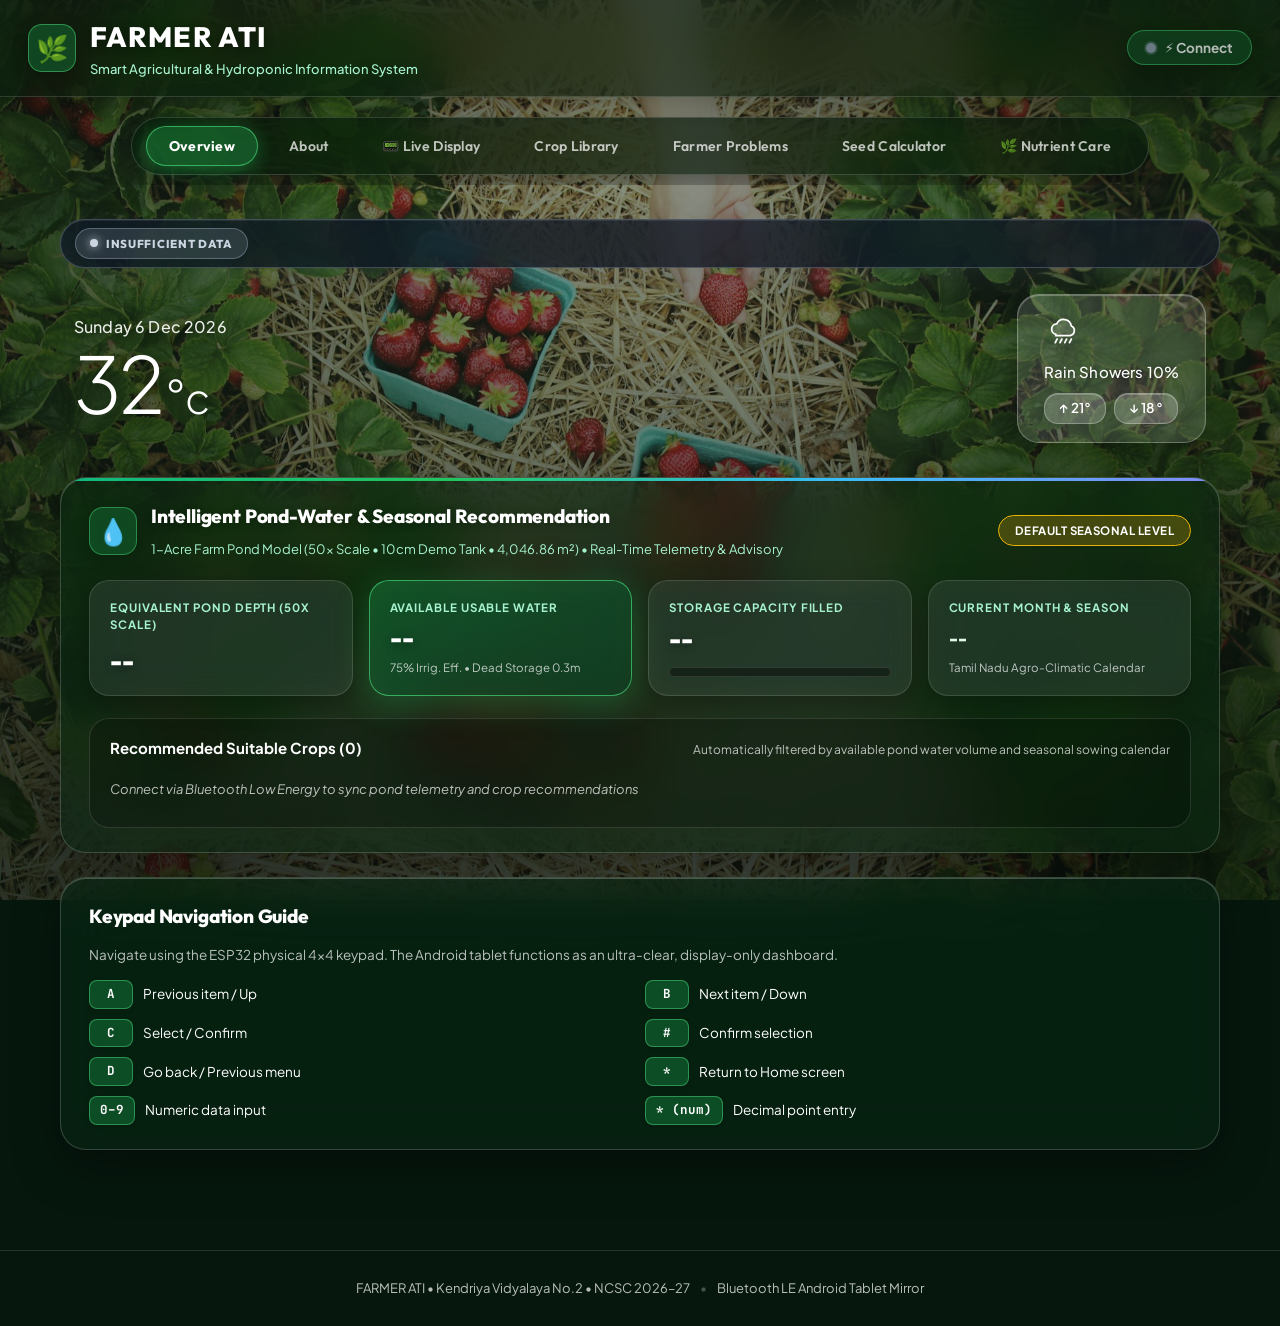
==== commit 481487b4: "Changed officer portal" ====
--- a/index.html
+++ b/index.html
@@ -609,6 +609,6 @@
   </div>
 </footer>
 
-<script src="script.js"></script>
+<script src="script.js?v=20261125_2"></script>
 </body>
 </html>
--- a/style.css
+++ b/style.css
@@ -2844,34 +2844,37 @@
 
 /* Pending Approval Badge */
 .crop-approval-badge.pending {
-  width: 32px;
-  height: 32px;
+  width: 34px;
+  height: 34px;
   border-radius: 50%;
   background: rgba(245, 158, 11, 0.18);
   border: 1.5px dashed rgba(245, 158, 11, 0.75);
   color: #fbbf24;
-  font-size: 14px;
+  font-size: 15px;
   display: flex;
   align-items: center;
   justify-content: center;
 }
 
 .crop-approval-badge.pending:hover {
-  transform: translateY(-50%) scale(1.08);
+  transform: translateY(-50%) scale(1.12);
   background: rgba(245, 158, 11, 0.3);
   border-color: #f59e0b;
 }
 
 /* Rejected Badge */
 .crop-approval-badge.rejected {
-  width: 32px;
-  height: 32px;
+  width: 34px;
+  height: 34px;
   border-radius: 50%;
   background: rgba(239, 68, 68, 0.25);
   border: 1.5px solid #ef4444;
   color: #fca5a5;
-  font-size: 15px;
+  font-size: 16px;
   font-weight: 900;
+  display: flex;
+  align-items: center;
+  justify-content: center;
 }
 
 .crop-approval-badge.rejected:hover {
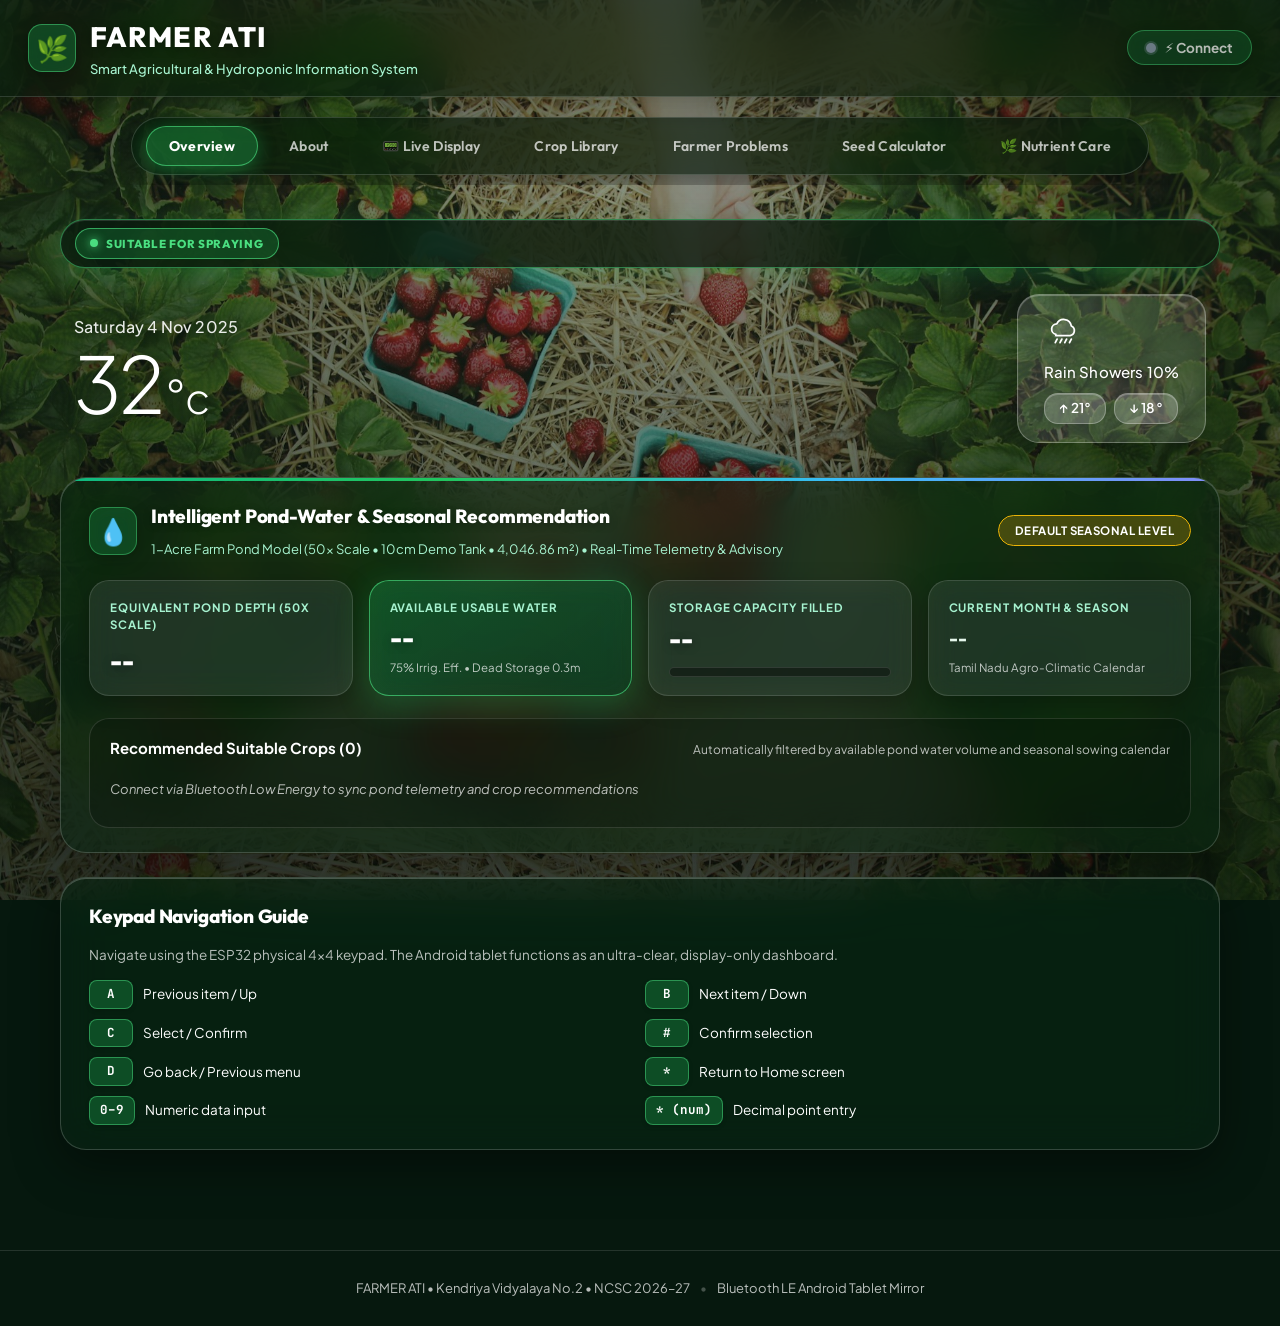
==== commit 42689c20: "Added soil testing results checker" ====
--- a/index.html
+++ b/index.html
@@ -370,9 +370,8 @@
     <p class="muted">All crops in the FARMER ATI agronomy database. The <span class="oled-badge">On OLED</span> badge marks the crop currently active on the ESP32.</p>
         <div class="library-filter-bar">
       <div class="filter-btn-group">
-        <button class="filter-btn active" id="btnFilterAllCrops" data-filter="all">All Crops (<span id="countAllCrops">16</span>)</button>
+        <button class="filter-btn active" id="btnFilterAllCrops" data-filter="all">All Crops (<span id="countAllCrops">17</span>)</button>
         <button class="filter-btn" id="btnFilterRecCrops" data-filter="rec">🌱 Recommended Only (<span id="countRecCrops">0</span>)</button>
-        <button class="filter-btn btn-officer-portal" id="btnOpenOfficerPortal" title="Open Agricultural Officer Recommendation Authorization Dashboard">👮‍♂️ Officer Portal <span class="officer-badge-count" id="officerPendingCount">0</span></button>
       </div>
       <div class="filter-search-box">
         <span class="search-icon">🔍</span>
@@ -511,92 +510,22 @@
      SITE FOOTER
 ═══════════════════════════════════════════════ -->
 <!-- ══════════════════════════════════════════════
-     MODAL: OFFICER APPROVAL CERTIFICATE / DETAILS
-═══════════════════════════════════════════════ -->
-<div class="modal-overlay" id="cropApprovalModal" style="display:none;" aria-hidden="true">
-  <div class="modal-card cert-card">
+     MODAL: CROP SOIL SUITABILITY VERIFICATION
+═══════════════════════════════════════════════ -->
+<div class="modal-overlay" id="soilSuitabilityModal" style="display:none;" aria-hidden="true">
+  <div class="modal-card soil-modal-card">
     <div class="modal-header">
-      <div class="cert-header-title">
-        <span class="cert-emblem">🏛️</span>
+      <div class="soil-header-title">
+        <span class="soil-header-icon" id="soilModalCropIcon">🌾</span>
         <div>
-          <h3>Agricultural Officer Authorization</h3>
-          <p class="cert-dept">Dept. of Agriculture &amp; Farmers Welfare &bull; TNAU Verification</p>
-        </div>
-      </div>
-      <button class="modal-close-btn" id="btnCloseCertModal" aria-label="Close modal">&times;</button>
-    </div>
-    <div class="modal-body" id="certModalBody">
-      <!-- Dynamically filled by renderCropApprovalCert -->
-    </div>
-  </div>
-</div>
-
-<!-- ══════════════════════════════════════════════
-     MODAL: OFFICER AUTHORIZATION PORTAL DASHBOARD
-═══════════════════════════════════════════════ -->
-<div class="modal-overlay" id="officerDashboardModal" style="display:none;" aria-hidden="true">
-  <div class="modal-card portal-card">
-    <div class="modal-header">
-      <div class="cert-header-title">
-        <span class="cert-emblem">👮‍♂️</span>
-        <div>
-          <h3>Officer Crop Recommendation Authorization Portal</h3>
-          <p class="cert-dept">Review &amp; Authorize Algorithm Crop Recommendations for Soil &amp; Water Conditions</p>
-        </div>
-      </div>
-      <button class="modal-close-btn" id="btnClosePortalModal" aria-label="Close portal">&times;</button>
-    </div>
-
-    <div class="modal-body">
-      <!-- Active Officer Credentials / Sign-off Bar -->
-      <div class="officer-identity-bar">
-        <div class="officer-field">
-          <label>Reviewing Officer Name</label>
-          <input type="text" id="inputOfficerName" value="Dr. R. Sundaram, Ph.D." class="officer-input">
-        </div>
-        <div class="officer-field">
-          <label>Designation / Post</label>
-          <input type="text" id="inputOfficerRole" value="Senior Agricultural Extension Officer (AEO)" class="officer-input">
-        </div>
-        <div class="officer-field">
-          <label>Department / Authority</label>
-          <input type="text" id="inputOfficerDept" value="Dept. of Agriculture &amp; Farmers Welfare, Tamil Nadu" class="officer-input">
-        </div>
-      </div>
-
-      <!-- Field Conditions & Telemetry Context -->
-      <div class="officer-telemetry-banner">
-        <div class="telemetry-item">
-          <span class="t-label">Soil Conditions</span>
-          <strong class="t-val" id="portalSoilCondition">Clay Loam (pH 6.8 &bull; Medium N, High K)</strong>
-        </div>
-        <div class="telemetry-item">
-          <span class="t-label">Pond Storage Status</span>
-          <strong class="t-val" id="portalPondCondition">Active Pond Storage &bull; 75% Irrigation Efficiency</strong>
-        </div>
-        <div class="telemetry-item">
-          <span class="t-label">Current Season</span>
-          <strong class="t-val" id="portalSeason">Samba / Thaladi (Tamil Nadu)</strong>
-        </div>
-      </div>
-
-      <!-- Portal Filter & Batch Actions Bar -->
-      <div class="portal-filter-bar">
-        <div class="filter-btn-group">
-          <button class="filter-btn active" id="portalFilterRec" data-portal-filter="rec">🌱 Recommended Crops (<span id="portalCountRec">0</span>)</button>
-          <button class="filter-btn" id="portalFilterAll" data-portal-filter="all">All Crops (<span id="portalCountAll">16</span>)</button>
-          <button class="filter-btn" id="portalFilterPending" data-portal-filter="pending">⏳ Pending Review (<span id="portalCountPending">0</span>)</button>
-        </div>
-        <div class="portal-quick-actions">
-          <button class="btn-portal-action approve-all" id="btnApproveAllRec">✓ Approve All Recommended</button>
-          <button class="btn-portal-action reset-all" id="btnResetApprovals">↺ Reset to Default</button>
-        </div>
-      </div>
-
-      <!-- Crops review list -->
-      <div class="portal-crop-list" id="portalCropList">
-        <!-- Rendered dynamically -->
-      </div>
+          <h3 id="soilModalTitle">Check Soil Suitability</h3>
+          <p class="soil-header-subtitle">Government Soil Health Card &bull; TNAU Agronomic Comparison</p>
+        </div>
+      </div>
+      <button class="modal-close-btn" id="btnCloseSoilModal" aria-label="Close modal">&times;</button>
+    </div>
+    <div class="modal-body" id="soilModalBody">
+      <!-- Dynamically filled: View 1 (Check & Compare), View 2 (Confirmation), or View 3 (Improvement) -->
     </div>
   </div>
 </div>
@@ -609,6 +538,7 @@
   </div>
 </footer>
 
-<script src="script.js?v=20261125_2"></script>
+<script src="soil_data.js?v=20261126"></script>
+<script src="script.js?v=20261126"></script>
 </body>
 </html>
--- a/style.css
+++ b/style.css
@@ -2799,7 +2799,7 @@
 }
 
 /* ══════════════════════════════════════════════
-   OFFICER APPROVAL SYSTEM & AUTHORIZATION BADGES
+   CROP SOIL SUITABILITY SYSTEM & VERIFICATION BADGES
 ═══════════════════════════════════════════════ */
 
 /* Badge positioned precisely where user circled in photo */
@@ -2915,30 +2915,6 @@
   font-weight: 600;
 }
 
-/* Officer Portal Filter Button */
-.btn-officer-portal {
-  background: linear-gradient(135deg, rgba(16, 185, 129, 0.25), rgba(5, 150, 105, 0.38)) !important;
-  border-color: rgba(52, 211, 153, 0.55) !important;
-  color: #ffffff !important;
-  font-weight: 700;
-  display: inline-flex;
-  align-items: center;
-  gap: 6px;
-}
-.btn-officer-portal:hover {
-  background: linear-gradient(135deg, rgba(16, 185, 129, 0.45), rgba(5, 150, 105, 0.65)) !important;
-  box-shadow: 0 0 18px rgba(52, 211, 153, 0.45);
-}
-.officer-badge-count {
-  background: rgba(245, 158, 11, 0.95);
-  color: #1a0f01;
-  font-size: 10px;
-  font-weight: 900;
-  padding: 1px 7px;
-  border-radius: 12px;
-  margin-left: 3px;
-}
-
 /* Overview tab chip tick */
 .crop-chip .chip-tick {
   color: #34d399;
@@ -2956,8 +2932,10 @@
   background: rgba(16, 185, 129, 0.25);
 }
 
-/* Crop Detail Authorization Banner */
-.crop-auth-banner {
+/* ══════════════════════════════════════════════
+   CROP DETAIL: SOIL SUITABILITY STATUS BANNER
+═══════════════════════════════════════════════ */
+.crop-soil-status-banner {
   padding: 16px 18px;
   border-radius: var(--radius-md);
   margin-bottom: 20px;
@@ -2968,26 +2946,22 @@
   gap: 12px;
   transition: all 0.2s ease;
 }
-.crop-auth-banner.approved {
+.crop-soil-status-banner.suitable {
   background: linear-gradient(135deg, rgba(16, 185, 129, 0.18), rgba(5, 150, 105, 0.28));
   border: 1.5px solid rgba(52, 211, 153, 0.5);
   box-shadow: 0 4px 20px rgba(16, 185, 129, 0.15);
 }
-.crop-auth-banner.pending {
+.crop-soil-status-banner.pending {
   background: linear-gradient(135deg, rgba(245, 158, 11, 0.12), rgba(217, 119, 6, 0.2));
   border: 1.5px dashed rgba(245, 158, 11, 0.55);
 }
-.crop-auth-banner.rejected {
-  background: linear-gradient(135deg, rgba(239, 68, 68, 0.15), rgba(185, 28, 28, 0.25));
-  border: 1.5px solid rgba(239, 68, 68, 0.5);
-}
-
-.auth-banner-left {
+
+.soil-banner-content {
   display: flex;
   align-items: center;
   gap: 12px;
 }
-.auth-seal {
+.soil-banner-icon {
   width: 36px;
   height: 36px;
   border-radius: 50%;
@@ -2998,33 +2972,29 @@
   font-weight: 900;
   flex-shrink: 0;
 }
-.crop-auth-banner.approved .auth-seal {
+.crop-soil-status-banner.suitable .soil-banner-icon {
   background: #10b981;
   color: #ffffff;
   box-shadow: 0 0 12px rgba(16, 185, 129, 0.7);
 }
-.crop-auth-banner.pending .auth-seal {
+.crop-soil-status-banner.pending .soil-banner-icon {
   background: #f59e0b;
   color: #1a0f01;
 }
-.crop-auth-banner.rejected .auth-seal {
-  background: #ef4444;
-  color: #ffffff;
-}
-
-.auth-title {
+
+.soil-banner-title {
   font-family: var(--font-display);
   font-weight: 800;
   font-size: 14.5px;
   color: #ffffff;
 }
-.auth-sub {
+.soil-banner-sub {
   font-size: 12px;
   color: rgba(255, 255, 255, 0.75);
   margin-top: 2px;
 }
 
-.btn-view-certificate {
+.btn-soil-view-guide {
   background: rgba(255, 255, 255, 0.14);
   border: 1px solid rgba(255, 255, 255, 0.28);
   color: #ffffff;
@@ -3036,7 +3006,7 @@
   cursor: pointer;
   transition: all 0.2s ease;
 }
-.btn-view-certificate:hover {
+.btn-soil-view-guide:hover {
   background: #10b981;
   border-color: #34d399;
   color: #042410;
@@ -3226,256 +3196,413 @@
   border-top: 1px solid rgba(255, 255, 255, 0.12);
 }
 
-/* Officer Portal Interior Layout */
-.officer-identity-bar {
+/* ══════════════════════════════════════════════
+   SOIL SUITABILITY MODAL STYLES
+═══════════════════════════════════════════════ */
+.soil-modal-card {
+  max-width: 780px;
+}
+
+.soil-header-title {
+  display: flex;
+  align-items: center;
+  gap: 12px;
+}
+.soil-header-icon {
+  font-size: 30px;
+  filter: drop-shadow(0 2px 8px rgba(0,0,0,0.4));
+}
+.soil-header-title h3 {
+  margin: 0;
+  font-family: var(--font-display);
+  font-size: 18px;
+  font-weight: 800;
+  color: #ffffff;
+}
+.soil-header-subtitle {
+  margin: 2px 0 0;
+  font-size: 12px;
+  color: var(--emerald-mint);
+  letter-spacing: 0.02em;
+}
+
+/* Section A: Importance Banner */
+.soil-importance-banner {
+  background: linear-gradient(135deg, rgba(34, 197, 94, 0.15), rgba(16, 185, 129, 0.22));
+  border: 1px solid rgba(52, 211, 153, 0.35);
+  border-radius: var(--radius-md);
+  padding: 14px 18px;
+  margin-bottom: 20px;
+  display: flex;
+  align-items: flex-start;
+  gap: 12px;
+}
+.soil-importance-icon {
+  font-size: 24px;
+  line-height: 1;
+  margin-top: 2px;
+}
+.soil-importance-text h4 {
+  margin: 0 0 4px 0;
+  font-size: 13.5px;
+  font-weight: 800;
+  color: #a7f3d0;
+  font-family: var(--font-display);
+}
+.soil-importance-text p {
+  margin: 0;
+  font-size: 12.5px;
+  color: rgba(255, 255, 255, 0.9);
+  line-height: 1.45;
+}
+
+/* Section B: Soil Requirements Table */
+.soil-table-section {
+  margin-bottom: 20px;
+}
+.soil-section-title {
+  font-family: var(--font-display);
+  font-size: 14.5px;
+  font-weight: 800;
+  color: #ffffff;
+  margin-bottom: 10px;
+  display: flex;
+  align-items: center;
+  gap: 8px;
+}
+.soil-table-wrap {
+  width: 100%;
+  overflow-x: auto;
+  border: 1px solid rgba(52, 211, 153, 0.3);
+  border-radius: var(--radius-md);
+  background: rgba(0, 0, 0, 0.35);
+  box-shadow: inset 0 2px 8px rgba(0, 0, 0, 0.3);
+}
+.soil-table {
+  width: 100%;
+  border-collapse: collapse;
+  text-align: left;
+  font-size: 12.5px;
+}
+.soil-table th {
+  background: rgba(16, 185, 129, 0.2);
+  color: #6ee7b7;
+  font-family: var(--font-display);
+  font-weight: 800;
+  padding: 11px 14px;
+  border-bottom: 1.5px solid rgba(52, 211, 153, 0.4);
+  font-size: 12px;
+  text-transform: uppercase;
+  letter-spacing: 0.04em;
+}
+.soil-table td {
+  padding: 10px 14px;
+  border-bottom: 1px solid rgba(255, 255, 255, 0.08);
+  color: rgba(255, 255, 255, 0.9);
+  vertical-align: top;
+  line-height: 1.4;
+}
+.soil-table tr:last-child td {
+  border-bottom: none;
+}
+.soil-table tr:nth-child(even) td {
+  background: rgba(255, 255, 255, 0.02);
+}
+.soil-table-param {
+  font-weight: 700;
+  color: #ffffff;
+  white-space: nowrap;
+  width: 28%;
+}
+.soil-table-param .param-icon {
+  margin-right: 6px;
+}
+.soil-table-note {
+  margin-top: 8px;
+  font-size: 11.5px;
+  color: rgba(255, 255, 255, 0.65);
+  font-style: italic;
+  line-height: 1.4;
+}
+
+/* Section C: Government Soil Health Card Guide Box */
+.soil-card-guide-box {
+  background: rgba(0, 0, 0, 0.4);
+  border: 1px solid rgba(245, 158, 11, 0.35);
+  border-left: 4px solid #f59e0b;
+  border-radius: var(--radius-sm);
+  padding: 14px 16px;
+  margin-bottom: 22px;
+}
+.soil-guide-header {
+  display: flex;
+  align-items: center;
+  gap: 8px;
+  margin-bottom: 8px;
+}
+.soil-guide-header strong {
+  font-family: var(--font-display);
+  font-size: 13.5px;
+  color: #fde68a;
+}
+.soil-guide-list {
+  margin: 0;
+  padding-left: 20px;
+  font-size: 12px;
+  color: rgba(255, 255, 255, 0.85);
+  line-height: 1.5;
+}
+.soil-guide-list li {
+  margin-bottom: 4px;
+}
+
+/* Section D: Decision Action Bar */
+.soil-decision-bar {
+  display: flex;
+  gap: 14px;
+  padding-top: 16px;
+  border-top: 1px solid rgba(255, 255, 255, 0.12);
+}
+@media (max-width: 580px) {
+  .soil-decision-bar {
+    flex-direction: column;
+  }
+}
+.btn-soil-match {
+  flex: 1;
+  background: linear-gradient(135deg, #10b981, #059669);
+  color: #ffffff;
+  font-family: var(--font-sans);
+  font-size: 14px;
+  font-weight: 800;
+  padding: 12px 20px;
+  border-radius: var(--radius-pill);
+  border: none;
+  cursor: pointer;
+  box-shadow: 0 4px 16px rgba(16, 185, 129, 0.4);
+  transition: all 0.2s cubic-bezier(0.16, 1, 0.3, 1);
+  text-align: center;
+}
+.btn-soil-match:hover {
+  background: linear-gradient(135deg, #34d399, #10b981);
+  transform: translateY(-2px);
+  box-shadow: 0 6px 22px rgba(52, 211, 153, 0.6);
+}
+.btn-soil-nomatch {
+  flex: 1;
+  background: linear-gradient(135deg, rgba(239, 68, 68, 0.2), rgba(185, 28, 28, 0.35));
+  border: 1.5px solid #ef4444;
+  color: #fca5a5;
+  font-family: var(--font-sans);
+  font-size: 14px;
+  font-weight: 800;
+  padding: 12px 20px;
+  border-radius: var(--radius-pill);
+  cursor: pointer;
+  transition: all 0.2s cubic-bezier(0.16, 1, 0.3, 1);
+  text-align: center;
+}
+.btn-soil-nomatch:hover {
+  background: rgba(239, 68, 68, 0.35);
+  color: #ffffff;
+  border-color: #f87171;
+  transform: translateY(-2px);
+  box-shadow: 0 6px 20px rgba(239, 68, 68, 0.4);
+}
+
+/* ══════════════════════════════════════════════
+   VIEW 2: CONFIRMATION / SUCCESS VIEW
+═══════════════════════════════════════════════ */
+.soil-success-view {
+  text-align: center;
+  padding: 10px 8px 16px;
+}
+.soil-success-icon-wrap {
+  width: 68px;
+  height: 68px;
+  border-radius: 50%;
+  background: linear-gradient(135deg, #10b981, #059669);
+  color: #ffffff;
+  display: flex;
+  align-items: center;
+  justify-content: center;
+  font-size: 34px;
+  font-weight: 900;
+  margin: 0 auto 18px;
+  box-shadow: 0 0 28px rgba(16, 185, 129, 0.8), inset 0 0 10px rgba(255, 255, 255, 0.3);
+  animation: pulseScale 1.8s infinite;
+}
+@keyframes pulseScale {
+  0%, 100% { transform: scale(1); }
+  50% { transform: scale(1.06); }
+}
+.soil-success-title {
+  font-family: var(--font-display);
+  font-size: 20px;
+  font-weight: 800;
+  color: #ffffff;
+  margin: 0 0 12px;
+}
+.soil-success-message {
+  font-size: 14px;
+  color: rgba(255, 255, 255, 0.9);
+  line-height: 1.6;
+  max-width: 600px;
+  margin: 0 auto 20px;
+  background: rgba(16, 185, 129, 0.12);
+  border: 1px solid rgba(52, 211, 153, 0.3);
+  border-radius: var(--radius-md);
+  padding: 14px 18px;
+  text-align: left;
+}
+.soil-success-summary-grid {
   display: grid;
   grid-template-columns: repeat(3, 1fr);
-  gap: 12px;
-  background: rgba(0, 0, 0, 0.35);
-  border: 1px solid rgba(255, 255, 255, 0.12);
-  border-radius: var(--radius-md);
-  padding: 14px;
-  margin-bottom: 16px;
-}
-@media (max-width: 720px) {
-  .officer-identity-bar { grid-template-columns: 1fr; }
-}
-.officer-field label {
-  display: block;
+  gap: 10px;
+  margin-bottom: 24px;
+  text-align: left;
+}
+@media (max-width: 600px) {
+  .soil-success-summary-grid { grid-template-columns: 1fr; }
+}
+.soil-success-pill {
+  background: rgba(0, 0, 0, 0.3);
+  border: 1px solid rgba(255, 255, 255, 0.1);
+  border-radius: var(--radius-sm);
+  padding: 8px 12px;
+}
+.soil-success-pill-lbl {
   font-size: 11px;
   color: var(--emerald-mint);
   font-weight: 700;
   text-transform: uppercase;
-  margin-bottom: 4px;
-}
-.officer-input {
-  width: 100%;
-  background: rgba(255, 255, 255, 0.08);
-  border: 1px solid rgba(255, 255, 255, 0.2);
+  margin-bottom: 2px;
+}
+.soil-success-pill-val {
+  font-size: 12.5px;
+  color: #ffffff;
+  font-weight: 600;
+}
+.btn-soil-proceed {
+  background: linear-gradient(135deg, #10b981, #059669);
+  color: #ffffff;
+  font-family: var(--font-sans);
+  font-size: 15px;
+  font-weight: 800;
+  padding: 13px 32px;
+  border-radius: var(--radius-pill);
+  border: none;
+  cursor: pointer;
+  box-shadow: 0 4px 20px rgba(16, 185, 129, 0.6);
+  transition: all 0.2s ease;
+}
+.btn-soil-proceed:hover {
+  background: linear-gradient(135deg, #34d399, #10b981);
+  transform: translateY(-2px);
+  box-shadow: 0 6px 26px rgba(52, 211, 153, 0.8);
+}
+
+/* ══════════════════════════════════════════════
+   VIEW 3: SOIL IMPROVEMENT RECOMMENDATIONS
+═══════════════════════════════════════════════ */
+.soil-improvement-view {
+  padding: 4px 0 10px;
+}
+.soil-improve-intro {
+  font-size: 13px;
+  color: rgba(255, 255, 255, 0.85);
+  margin-bottom: 16px;
+  line-height: 1.5;
+  background: rgba(245, 158, 11, 0.1);
+  border-left: 3px solid #f59e0b;
+  padding: 10px 14px;
   border-radius: var(--radius-sm);
-  color: #ffffff;
-  font-family: var(--font-sans);
-  font-size: 12.5px;
-  padding: 6px 10px;
-  outline: none;
-  box-sizing: border-box;
-}
-.officer-input:focus {
-  border-color: #34d399;
-  background: rgba(255, 255, 255, 0.12);
-}
-
-.officer-telemetry-banner {
-  display: grid;
-  grid-template-columns: repeat(3, 1fr);
-  gap: 10px;
-  background: linear-gradient(135deg, rgba(34, 197, 94, 0.12), rgba(16, 185, 129, 0.18));
-  border: 1px solid rgba(52, 211, 153, 0.3);
-  border-radius: var(--radius-md);
-  padding: 12px 16px;
-  margin-bottom: 18px;
-}
-@media (max-width: 640px) {
-  .officer-telemetry-banner { grid-template-columns: 1fr; }
-}
-.telemetry-item .t-label {
-  display: block;
-  font-size: 11px;
-  color: var(--emerald-mint);
-  font-weight: 700;
-  text-transform: uppercase;
-  letter-spacing: 0.04em;
-}
-.telemetry-item .t-val {
-  display: block;
-  font-size: 13px;
-  color: #ffffff;
-  margin-top: 2px;
-}
-
-.portal-filter-bar {
-  display: flex;
-  justify-content: space-between;
-  align-items: center;
-  flex-wrap: wrap;
+}
+.soil-rec-grid {
+  display: flex;
+  flex-direction: column;
   gap: 12px;
-  margin-bottom: 16px;
-}
-.portal-quick-actions {
-  display: flex;
-  gap: 8px;
-}
-.btn-portal-action {
-  font-family: var(--font-sans);
-  font-size: 12px;
-  font-weight: 700;
-  padding: 7px 12px;
-  border-radius: var(--radius-pill);
-  cursor: pointer;
-  transition: all 0.2s ease;
-  border: none;
-}
-.btn-portal-action.approve-all {
-  background: #10b981;
-  color: #042410;
-}
-.btn-portal-action.approve-all:hover {
-  background: #34d399;
-  box-shadow: 0 0 14px rgba(52, 211, 153, 0.6);
-}
-.btn-portal-action.reset-all {
-  background: rgba(255, 255, 255, 0.12);
-  color: #ffffff;
-}
-.btn-portal-action.reset-all:hover {
-  background: rgba(255, 255, 255, 0.2);
-}
-
-.portal-crop-list {
-  display: flex;
-  flex-direction: column;
-  gap: 10px;
-  max-height: 480px;
-  overflow-y: auto;
-  padding-right: 4px;
-}
-
-.portal-crop-card {
+  margin-bottom: 20px;
+}
+.soil-rec-card {
   background: rgba(0, 0, 0, 0.35);
   border: 1px solid rgba(255, 255, 255, 0.12);
   border-radius: var(--radius-md);
   padding: 14px 16px;
   transition: all 0.18s ease;
 }
-.portal-crop-card.approved {
-  border-color: rgba(52, 211, 153, 0.45);
-  background: rgba(16, 185, 129, 0.1);
-}
-.portal-crop-card.pending {
-  border-color: rgba(245, 158, 11, 0.45);
-}
-.portal-crop-card.rejected {
-  border-color: rgba(239, 68, 68, 0.45);
-}
-
-.portal-card-top {
+.soil-rec-card:hover {
+  border-color: rgba(52, 211, 153, 0.4);
+  background: rgba(0, 0, 0, 0.45);
+}
+.soil-rec-header {
+  display: flex;
+  align-items: center;
+  gap: 10px;
+  margin-bottom: 6px;
+}
+.soil-rec-icon {
+  font-size: 20px;
+}
+.soil-rec-header h4 {
+  margin: 0;
+  font-family: var(--font-display);
+  font-size: 14px;
+  font-weight: 800;
+  color: #6ee7b7;
+}
+.soil-rec-body {
+  font-size: 12.5px;
+  color: rgba(255, 255, 255, 0.9);
+  line-height: 1.5;
+  margin: 0;
+  padding-left: 30px;
+}
+.soil-improve-notice {
+  font-size: 11.5px;
+  color: rgba(255, 255, 255, 0.65);
+  font-style: italic;
+  margin-bottom: 20px;
+  line-height: 1.4;
+  border-top: 1px solid rgba(255, 255, 255, 0.1);
+  padding-top: 12px;
+}
+.soil-improve-btn-row {
   display: flex;
   justify-content: space-between;
-  align-items: center;
+  gap: 12px;
   flex-wrap: wrap;
-  gap: 10px;
-  margin-bottom: 8px;
-}
-.portal-crop-info {
-  display: flex;
-  align-items: center;
-  gap: 10px;
-}
-.portal-crop-name {
-  font-family: var(--font-display);
-  font-size: 15px;
+}
+.btn-soil-recheck {
+  background: rgba(255, 255, 255, 0.12);
+  border: 1px solid rgba(255, 255, 255, 0.25);
+  color: #ffffff;
+  font-family: var(--font-sans);
+  font-size: 13px;
+  font-weight: 700;
+  padding: 10px 18px;
+  border-radius: var(--radius-pill);
+  cursor: pointer;
+  transition: all 0.2s ease;
+}
+.btn-soil-recheck:hover {
+  background: rgba(255, 255, 255, 0.22);
+  border-color: #ffffff;
+}
+.btn-soil-back {
+  background: linear-gradient(135deg, #10b981, #059669);
+  color: #ffffff;
+  font-family: var(--font-sans);
+  font-size: 13px;
   font-weight: 800;
-  color: #ffffff;
-}
-.portal-crop-tag {
-  font-size: 11px;
-  padding: 2px 8px;
+  padding: 10px 22px;
   border-radius: var(--radius-pill);
-  background: rgba(34, 197, 94, 0.2);
-  color: #6ee7b7;
-  border: 1px solid rgba(34, 197, 94, 0.35);
-}
-
-.portal-status-badge {
-  font-size: 11.5px;
-  font-weight: 800;
-  padding: 3px 10px;
-  border-radius: var(--radius-pill);
-  display: inline-flex;
-  align-items: center;
-  gap: 4px;
-}
-.portal-status-badge.approved {
-  background: rgba(16, 185, 129, 0.25);
-  border: 1px solid #34d399;
-  color: #34d399;
-}
-.portal-status-badge.pending {
-  background: rgba(245, 158, 11, 0.2);
-  border: 1px dashed #f59e0b;
-  color: #fbbf24;
-}
-.portal-status-badge.rejected {
-  background: rgba(239, 68, 68, 0.2);
-  border: 1px solid #ef4444;
-  color: #fca5a5;
-}
-
-.portal-card-meta {
-  font-size: 12px;
-  color: rgba(255, 255, 255, 0.7);
-  margin-bottom: 8px;
-}
-
-.portal-card-controls {
-  display: flex;
-  justify-content: space-between;
-  align-items: center;
-  flex-wrap: wrap;
-  gap: 10px;
-}
-.portal-remarks-input {
-  flex: 1;
-  min-width: 200px;
-  background: rgba(0, 0, 0, 0.4);
-  border: 1px solid rgba(255, 255, 255, 0.16);
-  border-radius: var(--radius-sm);
-  color: #ffffff;
-  font-family: var(--font-sans);
-  font-size: 12px;
-  padding: 6px 10px;
-}
-.portal-remarks-input:focus {
-  border-color: #34d399;
-  outline: none;
-}
-.portal-btn-group {
-  display: flex;
-  gap: 6px;
-}
-.btn-crop-act {
-  font-family: var(--font-sans);
-  font-size: 11.5px;
-  font-weight: 700;
-  padding: 6px 12px;
-  border-radius: var(--radius-sm);
   border: none;
   cursor: pointer;
-  transition: all 0.15s ease;
-}
-.btn-crop-act.act-approve {
-  background: #10b981;
+  transition: all 0.2s ease;
+}
+.btn-soil-back:hover {
+  background: #34d399;
   color: #042410;
-}
-.btn-crop-act.act-approve:hover {
-  background: #34d399;
-  box-shadow: 0 0 10px rgba(52, 211, 153, 0.6);
-}
-.btn-crop-act.act-reject {
-  background: rgba(239, 68, 68, 0.25);
-  border: 1px solid #ef4444;
-  color: #fca5a5;
-}
-.btn-crop-act.act-reject:hover {
-  background: #ef4444;
-  color: #ffffff;
-}
-.btn-crop-act.act-pending {
-  background: rgba(245, 158, 11, 0.2);
-  border: 1px dashed #f59e0b;
-  color: #fbbf24;
-}
-.btn-crop-act.act-pending:hover {
-  background: #f59e0b;
-  color: #1a0f01;
-}
+  box-shadow: 0 0 16px rgba(52, 211, 153, 0.6);
+}
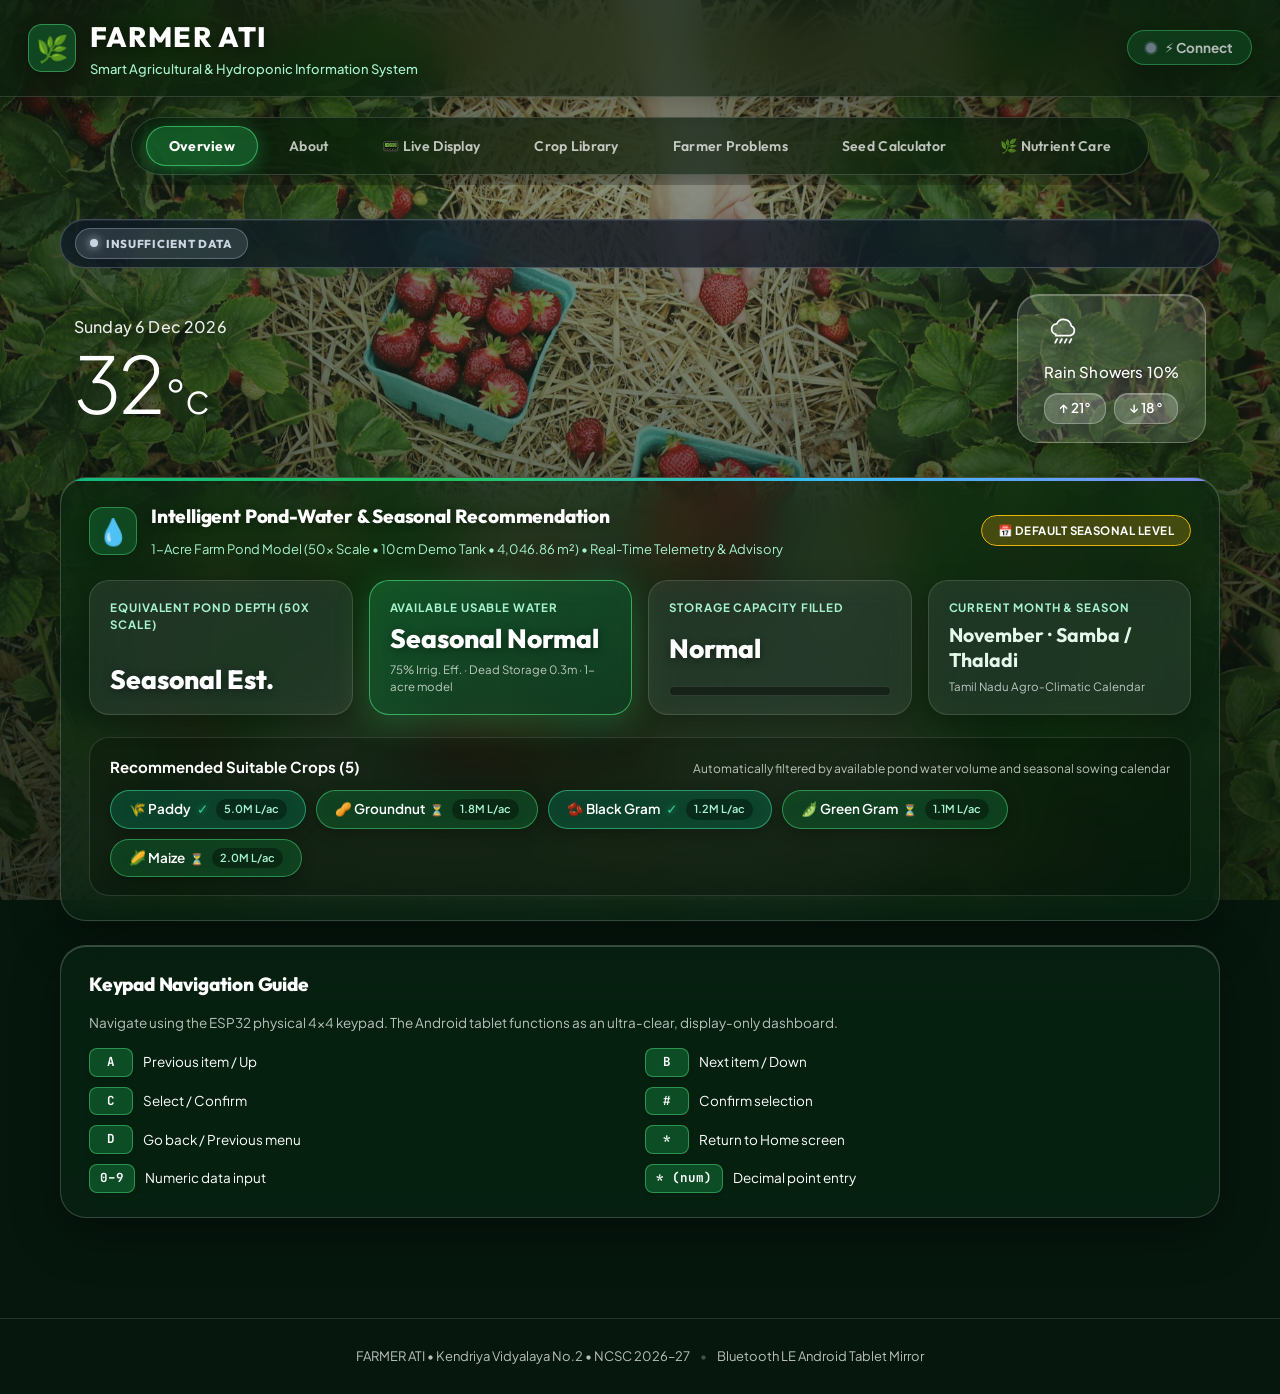
==== commit f4a58537: "updated" ====
--- a/index.html
+++ b/index.html
@@ -371,7 +371,7 @@
         <div class="library-filter-bar">
       <div class="filter-btn-group">
         <button class="filter-btn active" id="btnFilterAllCrops" data-filter="all">All Crops (<span id="countAllCrops">17</span>)</button>
-        <button class="filter-btn" id="btnFilterRecCrops" data-filter="rec">🌱 Recommended Only (<span id="countRecCrops">0</span>)</button>
+        <button class="filter-btn" id="btnFilterRecCrops" data-filter="rec">🌱 Recommended Only (<span id="countRecCrops">5</span>)</button>
       </div>
       <div class="filter-search-box">
         <span class="search-icon">🔍</span>
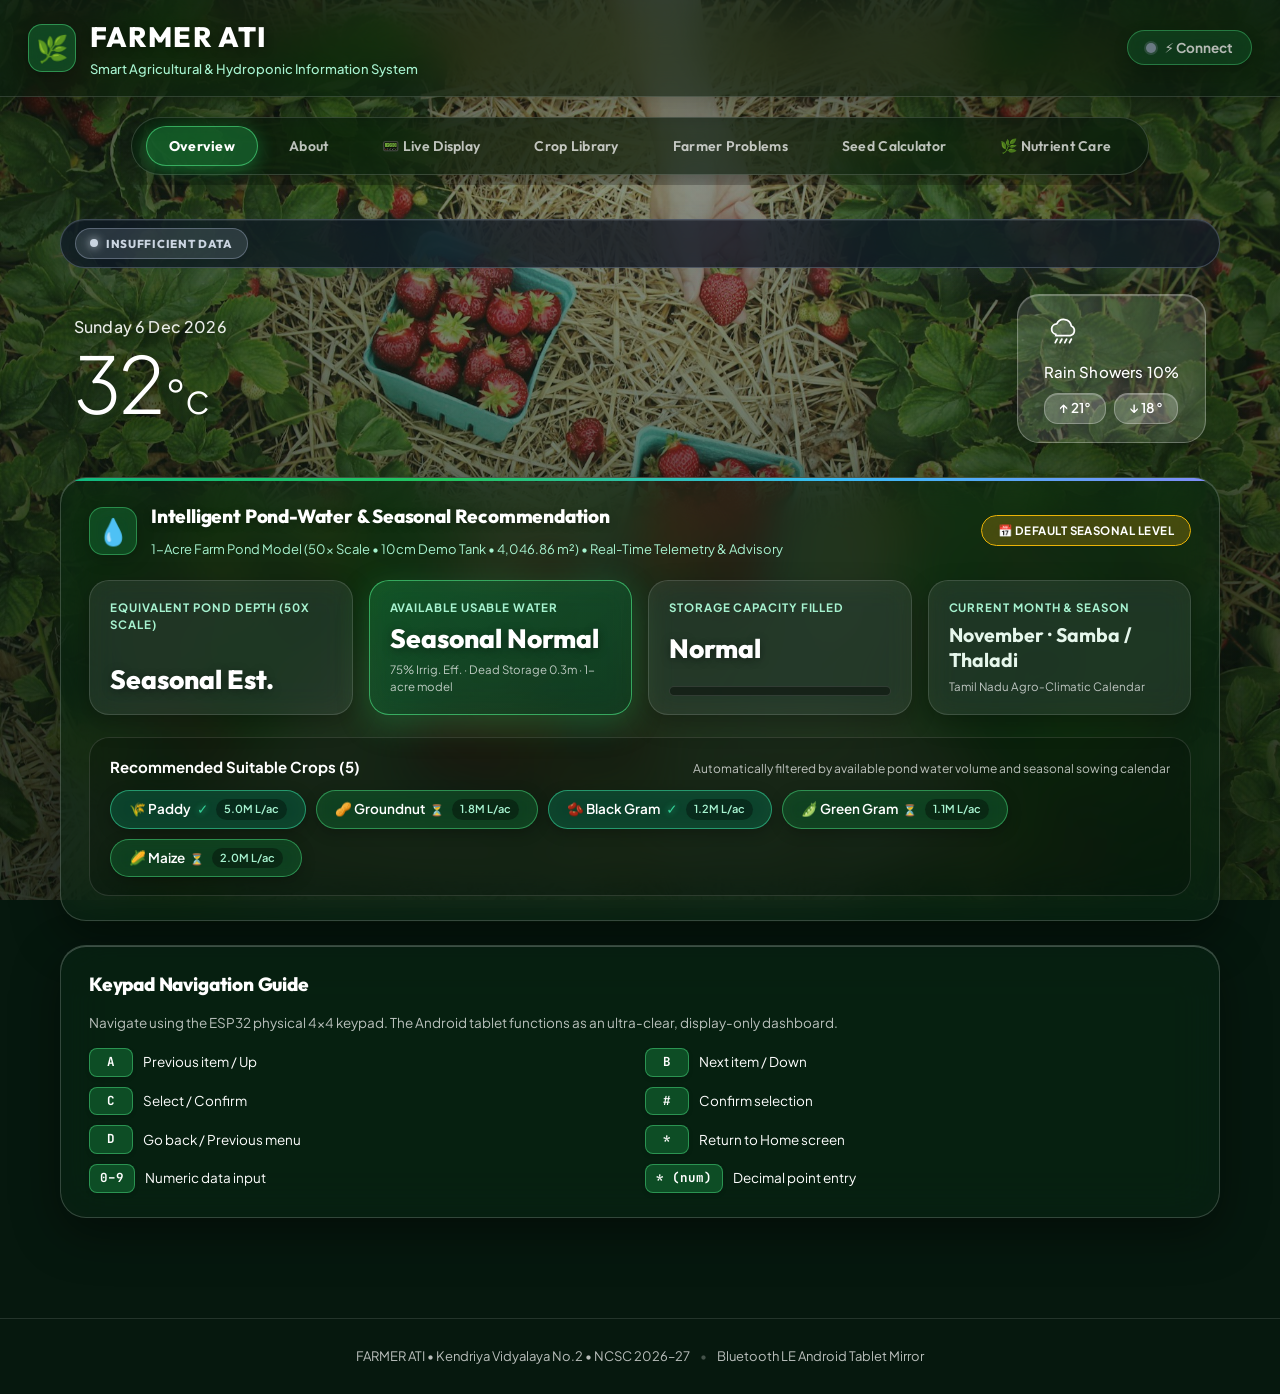
==== commit cedd7374: "compute requirements working issue sloved" ====
--- a/index.html
+++ b/index.html
@@ -460,7 +460,7 @@
         </div>
       </details>
 
-      <button class="btn btn-connect calc-submit-btn" id="calcBtn">
+      <button type="button" class="btn btn-connect calc-submit-btn" id="calcBtn">
         <span>🧮</span> Compute Requirement
       </button>
     </div>
--- a/style.css
+++ b/style.css
@@ -1577,10 +1577,15 @@
 .calc-submit-btn {
   width: 100%;
   justify-content: center;
-  padding: 13px 20px;
-  font-size: 15px;
+  padding: 14px 20px;
+  font-size: 15.5px;
   font-weight: 700;
-  margin-top: 6px;
+  margin-top: 8px;
+  cursor: pointer;
+  touch-action: manipulation;
+  -webkit-tap-highlight-color: rgba(34, 197, 94, 0.25);
+  user-select: none;
+  -webkit-user-select: none;
 }
 
 /* ── Result Presentation Card ── */
